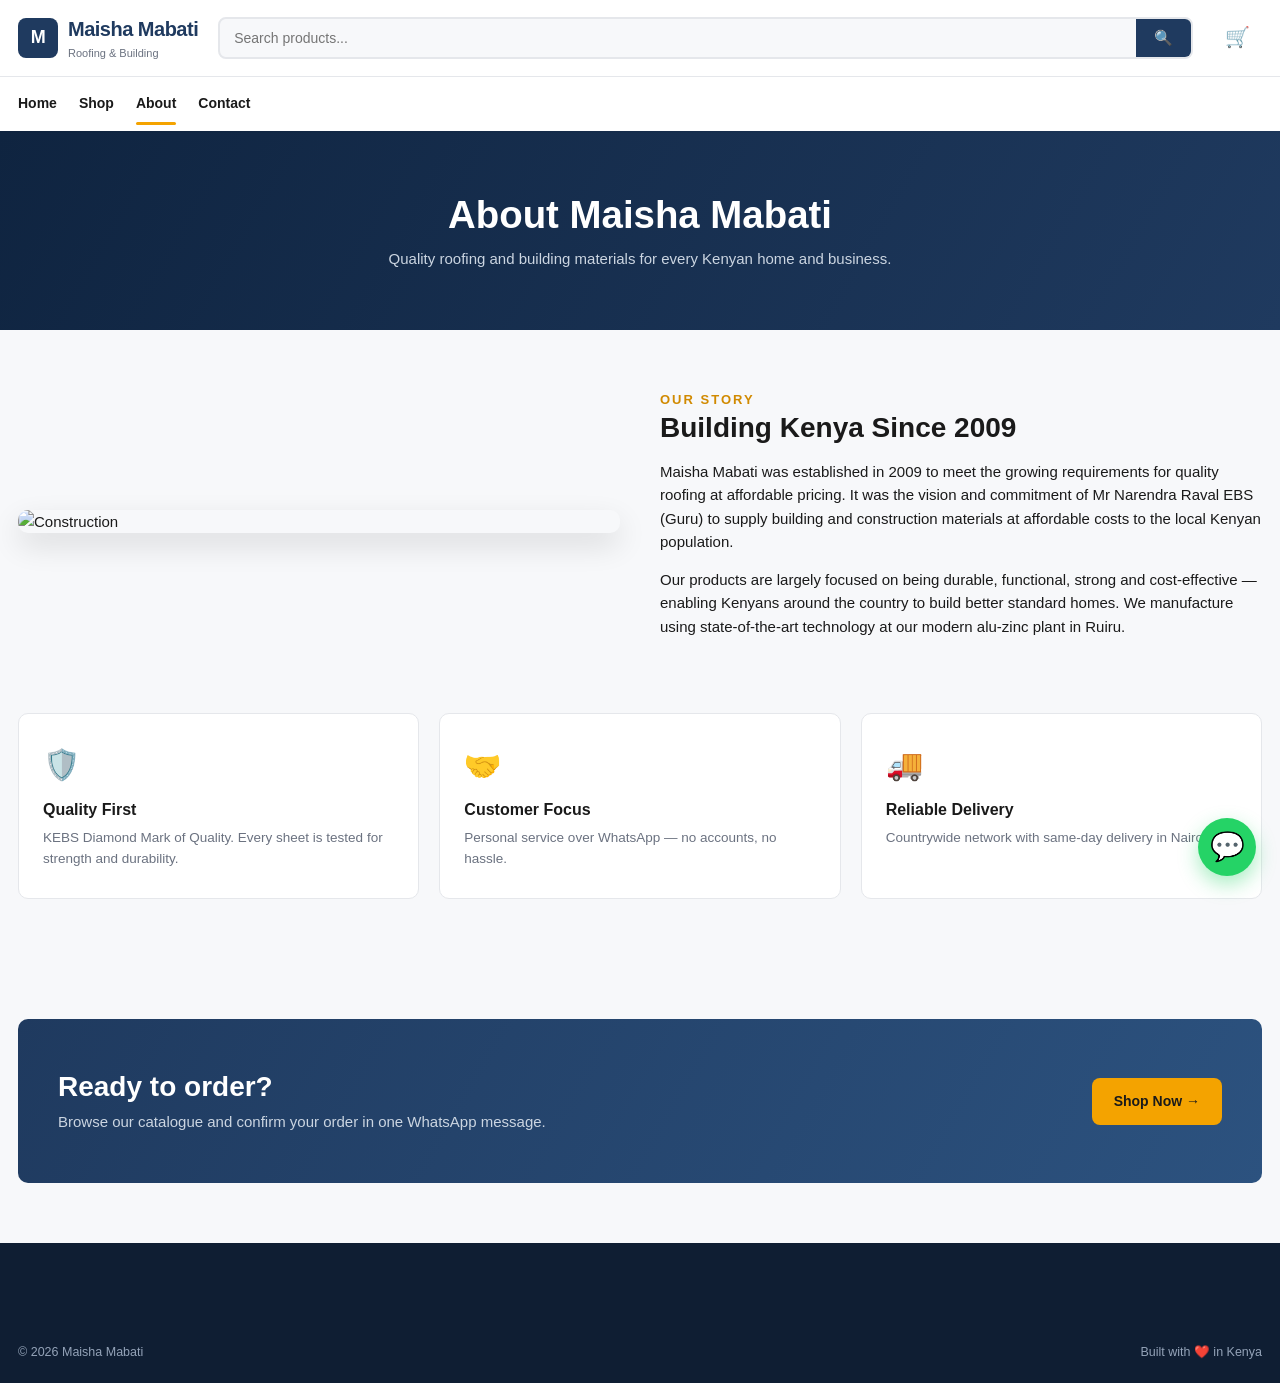
==== about.html @ d8b149af "update website" ====
<!DOCTYPE html>
<html lang="en">
<head>
<meta charset="UTF-8">
<meta name="viewport" content="width=device-width, initial-scale=1.0">
<title>About — Maisha Mabati</title>
<link rel="stylesheet" href="css/style.css">
</head>
<body>

<header class="site-header">
  <div class="container">
    <div class="header-main">
      <button class="menu-toggle">☰</button>
      <a href="index.html" class="brand"><div class="logo">M</div><div>Maisha Mabati<small>Roofing & Building</small></div></a>
      <form class="search-bar"><input type="search" placeholder="Search products..."><button>🔍</button></form>
      <div class="header-icons">
        <a href="cart.html" class="icon-btn"><span class="icon">🛒</span><span class="badge" data-badge="cart" style="display:none">0</span></a>
      </div>
    </div>
  </div>
  <nav class="main-nav"><div class="container"><ul>
    <li><a href="index.html">Home</a></li>
    <li><a href="shop.html">Shop</a></li>
    <li><a href="about.html" class="active">About</a></li>
    <li><a href="contact.html">Contact</a></li>
  </ul></div></nav>
</header>

<section class="page-hero">
  <div class="container">
    <h1>About Maisha Mabati</h1>
    <p>Quality roofing and building materials for every Kenyan home and business.</p>
  </div>
</section>

<section class="container">
  <div class="about-grid">
    <img src="https://images.unsplash.com/photo-1503387762-592deb58ef4e?w=900&q=85" alt="Construction" loading="lazy">
    <div>
      <div class="eyebrow" style="color:var(--accent-dark);font-weight:700;letter-spacing:2px;font-size:13px;">OUR STORY</div>
      <h2>Building Kenya Since 2009</h2>
      <p>Maisha Mabati was established in 2009 to meet the growing requirements for quality roofing at affordable pricing. It was the vision and commitment of Mr Narendra Raval EBS (Guru) to supply building and construction materials at affordable costs to the local Kenyan population.</p>
      <p>Our products are largely focused on being durable, functional, strong and cost-effective — enabling Kenyans around the country to build better standard homes. We manufacture using state-of-the-art technology at our modern alu-zinc plant in Ruiru.</p>
    </div>
  </div>

  <div class="values-grid">
    <div class="value-card"><div class="ico">🛡️</div><h3>Quality First</h3><p>KEBS Diamond Mark of Quality. Every sheet is tested for strength and durability.</p></div>
    <div class="value-card"><div class="ico">🤝</div><h3>Customer Focus</h3><p>Personal service over WhatsApp — no accounts, no hassle.</p></div>
    <div class="value-card"><div class="ico">🚚</div><h3>Reliable Delivery</h3><p>Countrywide network with same-day delivery in Nairobi.</p></div>
  </div>

  <div class="cta-banner">
    <div><h2>Ready to order?</h2><p>Browse our catalogue and confirm your order in one WhatsApp message.</p></div>
    <a href="shop.html" class="btn btn-accent">Shop Now →</a>
  </div>
</section>

<footer class="site-footer">
  <div class="container">
    <div class="footer-bottom" style="border:none;padding-top:40px;">
      <div>© 2026 Maisha Mabati</div><div>Built with ❤️ in Kenya</div>
    </div>
  </div>
</footer>

<a class="wa-float" href="https://wa.me/254785002606" target="_blank">💬</a>

<script src="js/config.js"></script>
<script src="js/products.js"></script>
<script src="js/cart.js"></script>
<script src="js/wishlist.js"></script>
<script src="js/compare.js"></script>
<script src="js/main.js"></script>
</body>
</html>
---- css/style.css ----
/* =========================================================
   MAISHA MABATI — GLOBAL STYLES
   ========================================================= */

:root {
  --primary: #1f3a5f;
  --primary-dark: #142843;
  --accent: #f4a300;
  --accent-dark: #d18a00;
  --green: #25D366;
  --green-dark: #128C7E;
  --red: #d33;
  --text: #1a1a1a;
  --muted: #6b7280;
  --border: #e5e7eb;
  --bg: #f7f8fa;
  --white: #ffffff;
  --radius: 10px;
  --shadow-sm: 0 1px 2px rgba(0,0,0,.05);
  --shadow: 0 4px 14px rgba(0,0,0,.08);
  --shadow-lg: 0 12px 30px rgba(0,0,0,.12);
  --transition: all .25s ease;
  --max: 1280px;
}

*, *::before, *::after { box-sizing: border-box; }
html { scroll-behavior: smooth; }
body {
  margin: 0;
  font-family: -apple-system, BlinkMacSystemFont, "Segoe UI", Roboto, "Helvetica Neue", Arial, sans-serif;
  font-size: 15px;
  line-height: 1.55;
  color: var(--text);
  background: var(--bg);
  -webkit-font-smoothing: antialiased;
}
img { max-width: 100%; height: auto; display: block; }
a { color: inherit; text-decoration: none; transition: var(--transition); }
a:hover { color: var(--primary); }
ul { list-style: none; margin: 0; padding: 0; }
button { font-family: inherit; cursor: pointer; }
h1, h2, h3, h4 { margin: 0 0 .5em; line-height: 1.25; color: var(--text); }
h1 { font-size: 2.2rem; }
h2 { font-size: 1.75rem; }
h3 { font-size: 1.25rem; }

.container { width: 100%; max-width: var(--max); margin: 0 auto; padding: 0 18px; }

/* ---------- BUTTONS ---------- */
.btn {
  display: inline-flex;
  align-items: center;
  justify-content: center;
  gap: 8px;
  padding: 11px 20px;
  border-radius: 8px;
  font-weight: 600;
  font-size: 14px;
  border: 2px solid transparent;
  cursor: pointer;
  transition: var(--transition);
  white-space: nowrap;
}
.btn-primary { background: var(--primary); color: #fff; }
.btn-primary:hover { background: var(--primary-dark); color: #fff; }
.btn-accent { background: var(--accent); color: #1a1a1a; }
.btn-accent:hover { background: var(--accent-dark); color: #1a1a1a; }
.btn-green { background: var(--green); color: #fff; }
.btn-green:hover { background: var(--green-dark); color: #fff; }
.btn-outline { background: transparent; border-color: var(--primary); color: var(--primary); }
.btn-outline:hover { background: var(--primary); color: #fff; }
.btn-ghost { background: #fff; border-color: var(--border); color: var(--text); }
.btn-ghost:hover { border-color: var(--primary); color: var(--primary); }
.btn-sm { padding: 8px 14px; font-size: 13px; }
.btn-block { width: 100%; }

/* ---------- HEADER ---------- */
.site-header {
  background: #fff;
  box-shadow: var(--shadow-sm);
  position: sticky;
  top: 0;
  z-index: 900;
}
.topbar {
  background: var(--primary);
  color: #cbd5e1;
  font-size: 12.5px;
}
.topbar .container {
  display: flex;
  justify-content: space-between;
  align-items: center;
  padding-top: 8px;
  padding-bottom: 8px;
  flex-wrap: wrap;
  gap: 8px;
}
.topbar a { color: #fff; }
.topbar a:hover { color: var(--accent); }

.header-main {
  display: flex;
  align-items: center;
  gap: 20px;
  padding: 14px 0;
  flex-wrap: wrap;
}
.brand {
  display: flex;
  align-items: center;
  gap: 10px;
  font-weight: 800;
  font-size: 20px;
  color: var(--primary);
  letter-spacing: -0.5px;
}
.brand .logo {
  width: 40px; height: 40px;
  background: var(--primary);
  color: #fff;
  border-radius: 8px;
  display: flex;
  align-items: center;
  justify-content: center;
  font-size: 18px;
  font-weight: 800;
}
.brand small {
  display: block;
  font-size: 11px;
  color: var(--muted);
  font-weight: 500;
  letter-spacing: 0;
}

.search-bar {
  flex: 1;
  min-width: 240px;
  display: flex;
  background: var(--bg);
  border: 2px solid var(--border);
  border-radius: 8px;
  overflow: hidden;
  transition: var(--transition);
}
.search-bar:focus-within { border-color: var(--primary); }
.search-bar input {
  flex: 1;
  border: none;
  background: transparent;
  outline: none;
  padding: 11px 14px;
  font-size: 14px;
}
.search-bar button {
  background: var(--primary);
  color: #fff;
  border: none;
  padding: 0 18px;
  font-size: 15px;
}

.header-icons { display: flex; align-items: center; gap: 6px; }
.icon-btn {
  position: relative;
  display: flex;
  flex-direction: column;
  align-items: center;
  padding: 8px 12px;
  border-radius: 8px;
  color: var(--text);
  font-size: 11px;
  font-weight: 600;
  background: transparent;
  border: none;
  transition: var(--transition);
}
.icon-btn:hover { background: var(--bg); color: var(--primary); }
.icon-btn .icon { font-size: 20px; line-height: 1; margin-bottom: 2px; }
.badge {
  position: absolute;
  top: 4px;
  right: 6px;
  background: var(--accent);
  color: #1a1a1a;
  font-size: 10px;
  font-weight: 700;
  min-width: 18px;
  height: 18px;
  border-radius: 9px;
  display: flex;
  align-items: center;
  justify-content: center;
  padding: 0 5px;
}

.main-nav { background: #fff; border-top: 1px solid var(--border); }
.main-nav .container {
  display: flex;
  align-items: center;
  gap: 20px;
  padding-top: 6px;
  padding-bottom: 6px;
  flex-wrap: wrap;
}
.main-nav ul { display: flex; gap: 22px; font-size: 14px; font-weight: 600; }
.main-nav ul a { padding: 10px 0; display: block; position: relative; }
.main-nav ul a:hover { color: var(--primary); }
.main-nav ul a.active::after {
  content: "";
  position: absolute;
  bottom: 0; left: 0; right: 0;
  height: 3px;
  background: var(--accent);
  border-radius: 2px;
}
.menu-toggle {
  display: none;
  background: none;
  border: none;
  font-size: 26px;
  color: var(--primary);
  padding: 6px;
}

/* ---------- HERO ---------- */
.hero {
  position: relative;
  background: linear-gradient(120deg, #0f2440 0%, #1f3a5f 50%, #2c527f 100%);
  color: #fff;
  overflow: hidden;
  padding: 70px 0;
}
.hero::before {
  content: "";
  position: absolute;
  inset: 0;
  background-image: url("https://images.unsplash.com/photo-1503387762-592deb58ef4e?w=1600&q=80");
  background-size: cover;
  background-position: center;
  opacity: 0.28;
}
.hero .container { position: relative; z-index: 2; }
.hero-grid {
  display: grid;
  grid-template-columns: 1.1fr 1fr;
  gap: 40px;
  align-items: center;
}
.hero h1 { font-size: 3rem; color: #fff; margin-bottom: 14px; letter-spacing: -1px; }
.hero p { font-size: 1.05rem; color: #dbe4ee; max-width: 520px; margin-bottom: 26px; }
.hero-badge {
  display: inline-block;
  background: rgba(244,163,0,0.15);
  color: var(--accent);
  border: 1px solid rgba(244,163,0,0.4);
  padding: 5px 14px;
  border-radius: 999px;
  font-size: 12.5px;
  font-weight: 700;
  margin-bottom: 16px;
  text-transform: uppercase;
  letter-spacing: 1px;
}
.hero-cta { display: flex; gap: 12px; flex-wrap: wrap; }
.hero-visual {
  display: grid;
  grid-template-columns: 1fr 1fr;
  gap: 14px;
}
.hero-visual img {
  border-radius: var(--radius);
  box-shadow: var(--shadow-lg);
  aspect-ratio: 1/1;
  object-fit: cover;
}
.hero-visual img:nth-child(1) { grid-row: span 2; aspect-ratio: auto; height: 100%; }

/* ---------- SECTIONS ---------- */
.section { padding: 60px 0; }
.section-head {
  text-align: center;
  margin-bottom: 40px;
}
.section-head .eyebrow {
  color: var(--accent-dark);
  font-size: 13px;
  font-weight: 700;
  text-transform: uppercase;
  letter-spacing: 2px;
  margin-bottom: 6px;
}
.section-head h2 { font-size: 2rem; letter-spacing: -0.5px; }
.section-head p { color: var(--muted); max-width: 620px; margin: 8px auto 0; }

/* ---------- FEATURES ---------- */
.features-grid {
  display: grid;
  grid-template-columns: repeat(4, 1fr);
  gap: 20px;
}
.feature {
  background: #fff;
  padding: 24px 20px;
  border-radius: var(--radius);
  border: 1px solid var(--border);
  transition: var(--transition);
}
.feature:hover { transform: translateY(-4px); box-shadow: var(--shadow); border-color: transparent; }
.feature .ico {
  width: 50px; height: 50px;
  border-radius: 12px;
  background: rgba(31,58,95,0.08);
  color: var(--primary);
  display: flex; align-items: center; justify-content: center;
  font-size: 24px;
  margin-bottom: 14px;
}
.feature h3 { font-size: 16px; margin-bottom: 6px; }
.feature p { font-size: 13.5px; color: var(--muted); margin: 0; }

/* ---------- CATEGORIES ---------- */
.cats-grid {
  display: grid;
  grid-template-columns: repeat(6, 1fr);
  gap: 16px;
}
.cat-card {
  position: relative;
  border-radius: var(--radius);
  overflow: hidden;
  aspect-ratio: 1/1;
  color: #fff;
  display: flex;
  align-items: flex-end;
  padding: 16px;
  font-weight: 700;
  font-size: 14px;
  background-size: cover;
  background-position: center;
  transition: var(--transition);
}
.cat-card::after {
  content: "";
  position: absolute; inset: 0;
  background: linear-gradient(to top, rgba(0,0,0,.75), rgba(0,0,0,.1));
}
.cat-card:hover { transform: translateY(-4px); }
.cat-card span { position: relative; z-index: 2; }

/* ---------- PRODUCT CARDS ---------- */
.product-grid {
  display: grid;
  grid-template-columns: repeat(4, 1fr);
  gap: 22px;
}
.product-card {
  background: #fff;
  border-radius: var(--radius);
  overflow: hidden;
  border: 1px solid var(--border);
  display: flex;
  flex-direction: column;
  transition: var(--transition);
  position: relative;
}
.product-card:hover { transform: translateY(-4px); box-shadow: var(--shadow-lg); border-color: transparent; }
.product-thumb {
  position: relative;
  aspect-ratio: 1/1;
  overflow: hidden;
  background: #f0f0f0;
}
.product-thumb img { width: 100%; height: 100%; object-fit: cover; transition: transform .5s ease; }
.product-card:hover .product-thumb img { transform: scale(1.06); }
.product-tags {
  position: absolute;
  top: 10px; left: 10px;
  display: flex;
  flex-direction: column;
  gap: 5px;
}
.tag {
  font-size: 11px;
  font-weight: 700;
  padding: 4px 9px;
  border-radius: 4px;
  text-transform: uppercase;
  letter-spacing: 0.5px;
}
.tag-sale { background: var(--red); color: #fff; }
.tag-new { background: var(--accent); color: #1a1a1a; }
.tag-out { background: #444; color: #fff; }

.product-quick-actions {
  position: absolute;
  top: 10px; right: 10px;
  display: flex;
  flex-direction: column;
  gap: 6px;
  opacity: 0;
  transform: translateX(10px);
  transition: var(--transition);
}
.product-card:hover .product-quick-actions { opacity: 1; transform: translateX(0); }
.quick-btn {
  width: 34px; height: 34px;
  border-radius: 50%;
  background: #fff;
  border: none;
  display: flex; align-items: center; justify-content: center;
  font-size: 15px;
  box-shadow: var(--shadow-sm);
  color: var(--text);
  transition: var(--transition);
}
.quick-btn:hover { background: var(--primary); color: #fff; }
.quick-btn.active { background: var(--red); color: #fff; }

.product-body { padding: 14px; display: flex; flex-direction: column; flex: 1; gap: 6px; }
.product-cat { font-size: 11.5px; color: var(--muted); text-transform: uppercase; letter-spacing: 0.5px; font-weight: 600; }
.product-title {
  font-size: 15px;
  font-weight: 700;
  line-height: 1.35;
  margin: 0;
  min-height: 40px;
}
.product-title a:hover { color: var(--primary); }
.product-price {
  display: flex;
  align-items: baseline;
  gap: 8px;
  font-size: 16px;
  font-weight: 800;
  color: var(--primary);
}
.product-price del { color: var(--muted); font-weight: 500; font-size: 13px; }
.product-price ins { text-decoration: none; color: var(--red); }
.product-stock {
  font-size: 12px;
  font-weight: 600;
  color: #16a34a;
  display: flex;
  align-items: center;
  gap: 4px;
}
.product-stock.out { color: var(--red); }
.product-actions {
  display: flex;
  gap: 6px;
  margin-top: auto;
  padding-top: 10px;
}
.product-actions .btn { flex: 1; padding: 9px 8px; font-size: 12.5px; }

/* ---------- SHOP PAGE LAYOUT ---------- */
.shop-layout {
  display: grid;
  grid-template-columns: 260px 1fr;
  gap: 30px;
  padding: 40px 0;
}
.filters {
  background: #fff;
  border-radius: var(--radius);
  border: 1px solid var(--border);
  padding: 20px;
  height: fit-content;
  position: sticky;
  top: 140px;
}
.filter-group { margin-bottom: 22px; }
.filter-group:last-child { margin-bottom: 0; }
.filter-group h4 {
  font-size: 14px;
  margin-bottom: 12px;
  text-transform: uppercase;
  letter-spacing: 1px;
  color: var(--primary);
}
.filter-group label {
  display: flex;
  align-items: center;
  gap: 8px;
  font-size: 13.5px;
  padding: 5px 0;
  cursor: pointer;
  color: #444;
}
.filter-group input[type="checkbox"] { accent-color: var(--primary); }
.filter-group input[type="range"] { width: 100%; accent-color: var(--primary); }
.range-value { font-size: 13px; color: var(--muted); margin-top: 4px; }

.shop-toolbar {
  display: flex;
  justify-content: space-between;
  align-items: center;
  flex-wrap: wrap;
  gap: 12px;
  background: #fff;
  border-radius: var(--radius);
  border: 1px solid var(--border);
  padding: 12px 18px;
  margin-bottom: 20px;
}
.shop-toolbar .results { font-size: 13.5px; color: var(--muted); }
.shop-toolbar select {
  padding: 8px 12px;
  border-radius: 6px;
  border: 1px solid var(--border);
  font-size: 13.5px;
  background: #fff;
}

.pagination {
  display: flex;
  justify-content: center;
  gap: 6px;
  margin-top: 30px;
}
.pagination button {
  min-width: 38px;
  height: 38px;
  border-radius: 6px;
  border: 1px solid var(--border);
  background: #fff;
  font-weight: 600;
  font-size: 13.5px;
}
.pagination button.active { background: var(--primary); color: #fff; border-color: var(--primary); }

/* ---------- PRODUCT DETAIL ---------- */
.product-detail {
  display: grid;
  grid-template-columns: 1.1fr 1fr;
  gap: 40px;
  padding: 40px 0;
}
.gallery-main {
  background: #fff;
  border-radius: var(--radius);
  overflow: hidden;
  border: 1px solid var(--border);
  aspect-ratio: 1/1;
}
.gallery-main img { width: 100%; height: 100%; object-fit: cover; }
.gallery-thumbs {
  display: grid;
  grid-template-columns: repeat(5, 1fr);
  gap: 10px;
  margin-top: 12px;
}
.gallery-thumbs img {
  aspect-ratio: 1/1;
  object-fit: cover;
  border-radius: 6px;
  border: 2px solid transparent;
  cursor: pointer;
  transition: var(--transition);
}
.gallery-thumbs img:hover, .gallery-thumbs img.active { border-color: var(--primary); }

.detail-info h1 { font-size: 2rem; margin-bottom: 10px; }
.detail-info .product-cat { display: block; margin-bottom: 8px; }
.detail-price {
  font-size: 2rem;
  font-weight: 800;
  color: var(--primary);
  display: flex;
  align-items: baseline;
  gap: 12px;
  margin: 14px 0;
}
.detail-price del { font-size: 1.1rem; color: var(--muted); font-weight: 500; }
.detail-desc { color: #444; margin: 16px 0 22px; line-height: 1.7; }

.option-group { margin-bottom: 18px; }
.option-group h4 { font-size: 13px; text-transform: uppercase; letter-spacing: 1px; margin-bottom: 10px; color: var(--primary); }
.option-list { display: flex; flex-wrap: wrap; gap: 8px; }
.option-btn {
  padding: 8px 16px;
  border-radius: 6px;
  border: 2px solid var(--border);
  background: #fff;
  font-size: 13.5px;
  font-weight: 600;
  transition: var(--transition);
}
.option-btn:hover { border-color: var(--primary); }
.option-btn.active { border-color: var(--primary); background: var(--primary); color: #fff; }

.qty-selector {
  display: inline-flex;
  border: 2px solid var(--border);
  border-radius: 8px;
  overflow: hidden;
}
.qty-selector button {
  width: 40px;
  background: #fff;
  border: none;
  font-size: 18px;
  font-weight: 700;
  color: var(--primary);
}
.qty-selector button:hover { background: var(--bg); }
.qty-selector input {
  width: 60px;
  text-align: center;
  border: none;
  outline: none;
  font-weight: 700;
  font-size: 15px;
}

.detail-actions {
  display: flex;
  gap: 10px;
  flex-wrap: wrap;
  margin: 22px 0;
}

.detail-meta {
  border-top: 1px solid var(--border);
  padding-top: 18px;
  font-size: 13.5px;
  color: var(--muted);
}
.detail-meta p { margin: 4px 0; }
.detail-meta strong { color: var(--text); }

/* Tabs */
.tabs { margin: 40px 0; background: #fff; border-radius: var(--radius); border: 1px solid var(--border); overflow: hidden; }
.tab-headers { display: flex; border-bottom: 1px solid var(--border); overflow-x: auto; }
.tab-headers button {
  padding: 16px 24px;
  background: none;
  border: none;
  font-weight: 700;
  font-size: 14px;
  color: var(--muted);
  border-bottom: 3px solid transparent;
  white-space: nowrap;
}
.tab-headers button.active { color: var(--primary); border-bottom-color: var(--accent); }
.tab-panel { padding: 24px; display: none; }
.tab-panel.active { display: block; }

/* ---------- CART ---------- */
.cart-layout {
  display: grid;
  grid-template-columns: 1fr 360px;
  gap: 30px;
  padding: 40px 0;
}
.cart-items { background: #fff; border-radius: var(--radius); border: 1px solid var(--border); overflow: hidden; }
.cart-item {
  display: grid;
  grid-template-columns: 90px 1fr auto auto;
  gap: 16px;
  align-items: center;
  padding: 16px;
  border-bottom: 1px solid var(--border);
}
.cart-item:last-child { border-bottom: none; }
.cart-item img { width: 90px; height: 90px; object-fit: cover; border-radius: 8px; }
.cart-item-info h4 { font-size: 15px; margin: 0 0 4px; }
.cart-item-info .meta { font-size: 12.5px; color: var(--muted); }
.cart-item-info .price { font-weight: 700; color: var(--primary); margin-top: 4px; }
.cart-item-remove {
  background: none;
  border: none;
  color: var(--red);
  font-size: 13px;
  font-weight: 600;
  cursor: pointer;
}

.cart-summary {
  background: #fff;
  border-radius: var(--radius);
  border: 1px solid var(--border);
  padding: 24px;
  height: fit-content;
  position: sticky;
  top: 140px;
}
.cart-summary h3 { margin-bottom: 18px; }
.summary-row {
  display: flex;
  justify-content: space-between;
  padding: 10px 0;
  border-bottom: 1px solid var(--border);
  font-size: 14px;
}
.summary-row.total {
  font-size: 18px;
  font-weight: 800;
  color: var(--primary);
  border-bottom: none;
  padding-top: 16px;
}
.cart-summary .btn { margin-top: 10px; }

.empty-state {
  background: #fff;
  border-radius: var(--radius);
  border: 1px solid var(--border);
  padding: 60px 20px;
  text-align: center;
}
.empty-state .ico { font-size: 60px; margin-bottom: 14px; }
.empty-state h3 { margin-bottom: 8px; }
.empty-state p { color: var(--muted); margin-bottom: 20px; }

/* ---------- WISHLIST / COMPARE ---------- */
.compare-table {
  width: 100%;
  border-collapse: collapse;
  background: #fff;
  border-radius: var(--radius);
  overflow: hidden;
  border: 1px solid var(--border);
  margin: 30px 0;
}
.compare-table th, .compare-table td {
  padding: 14px 16px;
  border-bottom: 1px solid var(--border);
  text-align: left;
  font-size: 13.5px;
  vertical-align: top;
}
.compare-table th { background: var(--bg); font-weight: 700; }
.compare-table img { width: 110px; height: 110px; object-fit: cover; border-radius: 8px; }
.compare-table .remove-col { color: var(--red); cursor: pointer; font-weight: 600; }

/* ---------- ABOUT / CONTACT ---------- */
.page-hero {
  background: linear-gradient(120deg, #0f2440, #1f3a5f);
  color: #fff;
  padding: 60px 0;
  text-align: center;
}
.page-hero h1 { color: #fff; font-size: 2.4rem; margin-bottom: 8px; }
.page-hero p { color: #cbd5e1; max-width: 620px; margin: 0 auto; }

.about-grid {
  display: grid;
  grid-template-columns: 1fr 1fr;
  gap: 40px;
  align-items: center;
  padding: 60px 0;
}
.about-grid img { border-radius: var(--radius); box-shadow: var(--shadow-lg); }
.values-grid {
  display: grid;
  grid-template-columns: repeat(3, 1fr);
  gap: 20px;
  padding: 0 0 60px;
}
.value-card {
  background: #fff;
  padding: 28px 24px;
  border-radius: var(--radius);
  border: 1px solid var(--border);
}
.value-card .ico { font-size: 30px; margin-bottom: 12px; }
.value-card h3 { font-size: 16px; }
.value-card p { color: var(--muted); font-size: 13.5px; margin: 0; }

.contact-grid {
  display: grid;
  grid-template-columns: 1fr 1.2fr;
  gap: 40px;
  padding: 60px 0;
}
.contact-info-card {
  background: #fff;
  border-radius: var(--radius);
  border: 1px solid var(--border);
  padding: 30px;
}
.contact-item {
  display: flex;
  gap: 14px;
  padding: 14px 0;
  border-bottom: 1px solid var(--border);
}
.contact-item:last-child { border-bottom: none; }
.contact-item .ico {
  width: 44px; height: 44px;
  border-radius: 10px;
  background: rgba(31,58,95,0.08);
  color: var(--primary);
  display: flex; align-items: center; justify-content: center;
  font-size: 20px;
  flex-shrink: 0;
}
.contact-item h4 { font-size: 14px; margin: 0 0 2px; }
.contact-item p { margin: 0; color: var(--muted); font-size: 13.5px; }

.contact-form {
  background: #fff;
  border-radius: var(--radius);
  border: 1px solid var(--border);
  padding: 30px;
}
.form-group { margin-bottom: 16px; }
.form-group label {
  display: block;
  font-size: 13px;
  font-weight: 600;
  margin-bottom: 6px;
  color: #333;
}
.form-group input, .form-group textarea {
  width: 100%;
  padding: 11px 14px;
  border: 2px solid var(--border);
  border-radius: 8px;
  font-family: inherit;
  font-size: 14px;
  outline: none;
  transition: var(--transition);
}
.form-group input:focus, .form-group textarea:focus { border-color: var(--primary); }

/* ---------- TESTIMONIALS ---------- */
.testimonials {
  display: grid;
  grid-template-columns: repeat(3, 1fr);
  gap: 20px;
}
.testimonial {
  background: #fff;
  border-radius: var(--radius);
  border: 1px solid var(--border);
  padding: 26px;
  transition: var(--transition);
}
.testimonial:hover { box-shadow: var(--shadow); }
.stars { color: var(--accent); margin-bottom: 12px; font-size: 15px; letter-spacing: 2px; }
.testimonial p { color: #444; font-size: 14px; margin: 0 0 18px; }
.testimonial .person { display: flex; align-items: center; gap: 12px; }
.testimonial .avatar {
  width: 44px; height: 44px;
  border-radius: 50%;
  background: var(--primary);
  color: #fff;
  display: flex; align-items: center; justify-content: center;
  font-weight: 700;
}
.testimonial .name { font-weight: 700; font-size: 14px; }
.testimonial .role { font-size: 12px; color: var(--muted); }

/* ---------- CTA BANNER ---------- */
.cta-banner {
  background: linear-gradient(120deg, #1f3a5f, #2c527f);
  color: #fff;
  border-radius: var(--radius);
  padding: 50px 40px;
  display: flex;
  justify-content: space-between;
  align-items: center;
  gap: 30px;
  flex-wrap: wrap;
  margin: 60px 0;
  position: relative;
  overflow: hidden;
}
.cta-banner::before {
  content: "";
  position: absolute; inset: 0;
  background-image: url("https://images.unsplash.com/photo-1503387762-592deb58ef4e?w=1200&q=80");
  background-size: cover;
  opacity: 0.15;
}
.cta-banner > * { position: relative; z-index: 2; }
.cta-banner h2 { color: #fff; margin: 0 0 6px; }
.cta-banner p { color: #cbd5e1; margin: 0; }

/* ---------- NEWSLETTER ---------- */
.newsletter {
  background: var(--primary);
  color: #fff;
  padding: 50px 0;
}
.newsletter .container {
  display: flex;
  justify-content: space-between;
  align-items: center;
  gap: 30px;
  flex-wrap: wrap;
}
.newsletter h2 { color: #fff; margin: 0 0 6px; }
.newsletter p { color: #cbd5e1; margin: 0; }
.newsletter form { display: flex; gap: 8px; flex-wrap: wrap; }
.newsletter input {
  padding: 12px 16px;
  border-radius: 8px;
  border: none;
  outline: none;
  min-width: 260px;
  font-size: 14px;
}

/* ---------- FOOTER ---------- */
.site-footer {
  background: #0f1e33;
  color: #94a3b8;
  font-size: 13.5px;
  padding: 60px 0 0;
}
.footer-grid {
  display: grid;
  grid-template-columns: 1.4fr 1fr 1fr 1fr;
  gap: 30px;
  padding-bottom: 40px;
}
.footer-grid h4 {
  color: #fff;
  font-size: 14px;
  margin-bottom: 16px;
  text-transform: uppercase;
  letter-spacing: 1px;
}
.footer-grid p, .footer-grid li { margin-bottom: 10px; line-height: 1.7; }
.footer-grid a { color: #94a3b8; }
.footer-grid a:hover { color: var(--accent); }
.footer-brand {
  display: flex;
  align-items: center;
  gap: 10px;
  color: #fff;
  font-weight: 800;
  font-size: 18px;
  margin-bottom: 14px;
}
.footer-brand .logo {
  width: 36px; height: 36px;
  background: var(--accent);
  color: #0f1e33;
  border-radius: 8px;
  display: flex; align-items: center; justify-content: center;
  font-weight: 800;
}
.socials { display: flex; gap: 10px; margin-top: 16px; }
.socials a {
  width: 36px; height: 36px;
  border-radius: 50%;
  background: rgba(255,255,255,0.06);
  display: flex; align-items: center; justify-content: center;
  color: #fff;
  transition: var(--transition);
}
.socials a:hover { background: var(--accent); color: #0f1e33; }

.footer-bottom {
  border-top: 1px solid rgba(255,255,255,0.08);
  padding: 20px 0;
  display: flex;
  justify-content: space-between;
  flex-wrap: wrap;
  gap: 12px;
  font-size: 12.5px;
}

/* ---------- FLOATING WHATSAPP ---------- */
.wa-float {
  position: fixed;
  bottom: 24px;
  right: 24px;
  width: 58px;
  height: 58px;
  border-radius: 50%;
  background: var(--green);
  color: #fff;
  display: flex;
  align-items: center;
  justify-content: center;
  font-size: 28px;
  box-shadow: 0 8px 20px rgba(37,211,102,.4);
  z-index: 999;
  transition: var(--transition);
}
.wa-float:hover { transform: scale(1.08); color: #fff; background: var(--green-dark); }

/* ---------- MOBILE NAV ---------- */
.mobile-menu {
  position: fixed;
  top: 0; left: -300px;
  width: 280px;
  height: 100vh;
  background: #fff;
  z-index: 1100;
  transition: left .3s ease;
  padding: 20px;
  overflow-y: auto;
  box-shadow: var(--shadow-lg);
}
.mobile-menu.open { left: 0; }
.mobile-menu h3 { font-size: 16px; margin-bottom: 20px; color: var(--primary); }
.mobile-menu a {
  display: block;
  padding: 12px 0;
  border-bottom: 1px solid var(--border);
  font-weight: 600;
  font-size: 14.5px;
}
.overlay {
  position: fixed;
  inset: 0;
  background: rgba(0,0,0,.5);
  z-index: 1050;
  opacity: 0;
  visibility: hidden;
  transition: var(--transition);
}
.overlay.show { opacity: 1; visibility: visible; }

/* ---------- TOAST ---------- */
.toast {
  position: fixed;
  bottom: 24px;
  left: 50%;
  transform: translateX(-50%) translateY(100px);
  background: #1a1a1a;
  color: #fff;
  padding: 12px 22px;
  border-radius: 8px;
  font-size: 14px;
  font-weight: 600;
  z-index: 2000;
  opacity: 0;
  transition: var(--transition);
}
.toast.show { transform: translateX(-50%) translateY(0); opacity: 1; }

/* ---------- RESPONSIVE ---------- */
@media (max-width: 1024px) {
  .hero-grid { grid-template-columns: 1fr; }
  .hero-visual { display: none; }
  .features-grid { grid-template-columns: repeat(2, 1fr); }
  .product-grid { grid-template-columns: repeat(3, 1fr); }
  .cats-grid { grid-template-columns: repeat(3, 1fr); }
  .shop-layout { grid-template-columns: 1fr; }
  .filters { position: static; }
  .product-detail { grid-template-columns: 1fr; }
  .cart-layout { grid-template-columns: 1fr; }
  .cart-summary { position: static; }
  .about-grid { grid-template-columns: 1fr; }
  .contact-grid { grid-template-columns: 1fr; }
  .footer-grid { grid-template-columns: 1fr 1fr; }
  .testimonials { grid-template-columns: 1fr 1fr; }
  .values-grid { grid-template-columns: 1fr 1fr; }
}
@media (max-width: 767px) {
  h1 { font-size: 1.7rem; }
  .hero h1 { font-size: 2rem; }
  .section-head h2 { font-size: 1.5rem; }
  .topbar .container { justify-content: center; text-align: center; }
  .header-main { gap: 12px; }
  .brand { font-size: 17px; }
  .brand small { display: none; }
  .search-bar { min-width: 100%; order: 3; }
  .header-icons .icon-btn span.label { display: none; }
  .menu-toggle { display: block; }
  .main-nav ul { display: none; }
  .features-grid { grid-template-columns: 1fr; }
  .product-grid { grid-template-columns: repeat(2, 1fr); gap: 12px; }
  .cats-grid { grid-template-columns: repeat(2, 1fr); }
  .product-title { font-size: 13.5px; min-height: 36px; }
  .product-actions .btn { font-size: 11.5px; padding: 8px 4px; }
  .testimonials { grid-template-columns: 1fr; }
  .values-grid { grid-template-columns: 1fr; }
  .footer-grid { grid-template-columns: 1fr; }
  .cart-item { grid-template-columns: 70px 1fr; gap: 12px; }
  .cart-item img { width: 70px; height: 70px; }
  .cart-item .qty-selector { grid-column: span 2; }
  .cart-item-remove { grid-column: span 2; text-align: left; }
  .cta-banner { padding: 30px 22px; text-align: center; justify-content: center; }
  .cta-banner h2 { font-size: 1.4rem; }
  .newsletter .container { flex-direction: column; text-align: center; }
  .compare-table { font-size: 12px; }
  .compare-table th, .compare-table td { padding: 10px; }
  .wa-float { bottom: 16px; right: 16px; width: 52px; height: 52px; font-size: 24px; }
  .section { padding: 40px 0; }
  .detail-price { font-size: 1.5rem; }
}
@media (max-width: 420px) {
  .product-grid { grid-template-columns: 1fr; }
}
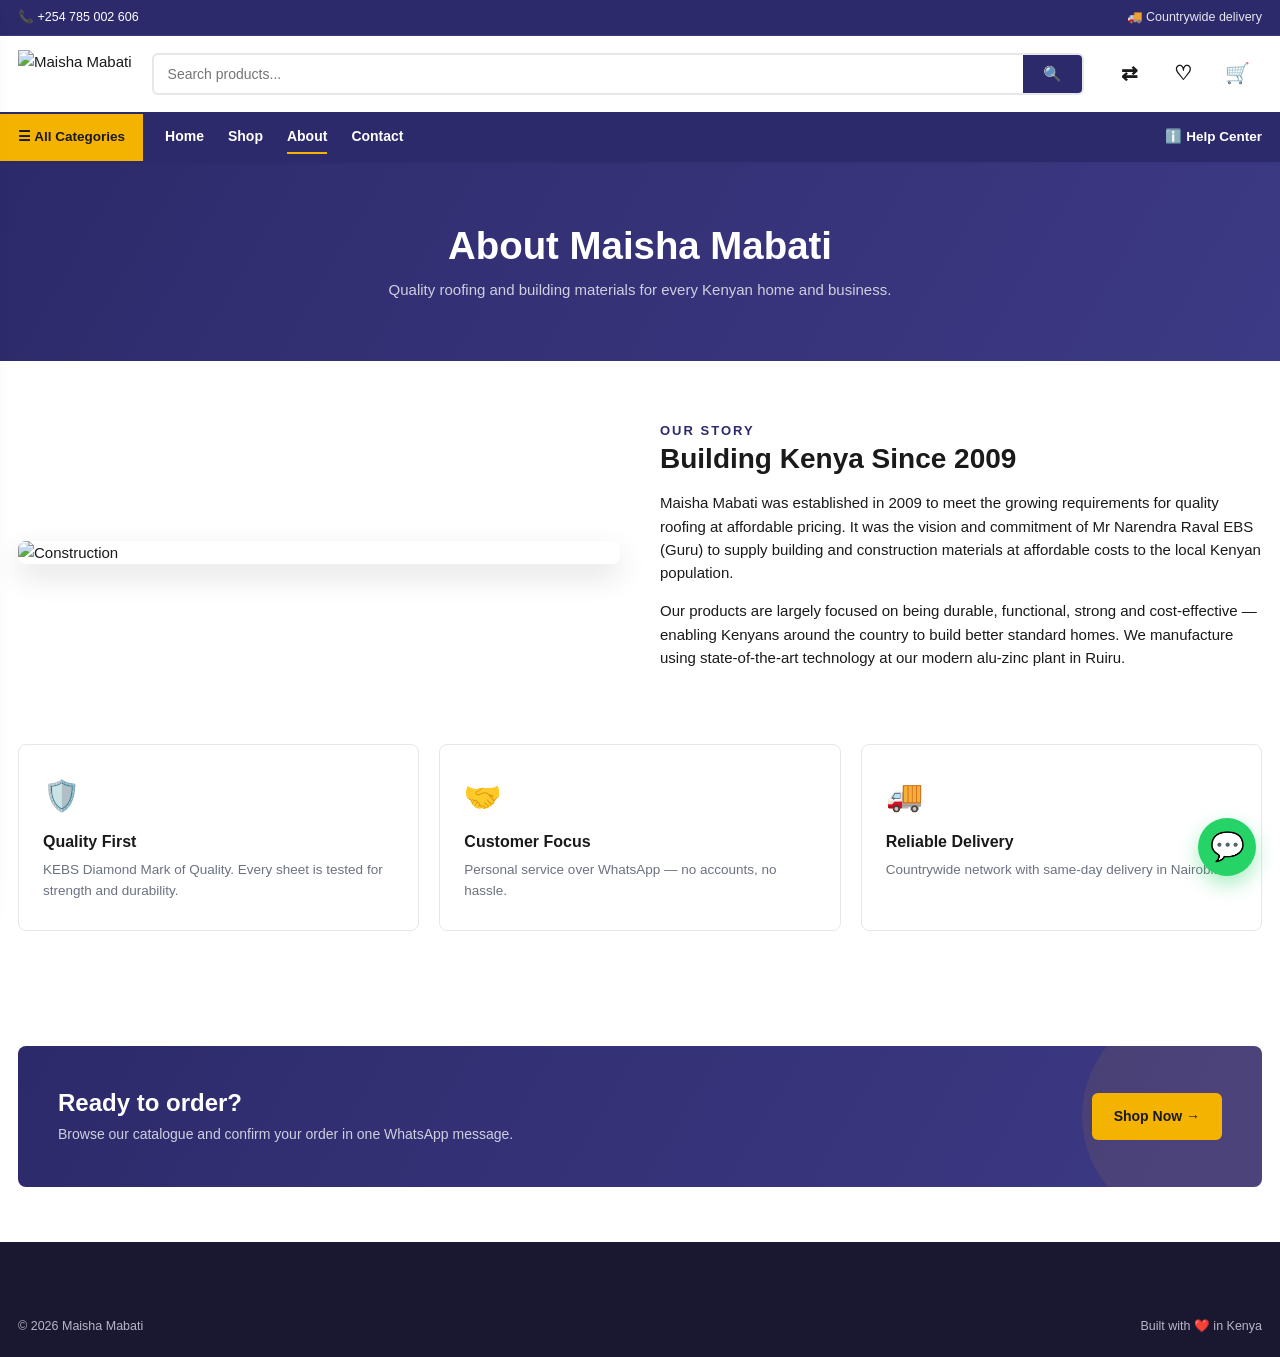
==== commit 83e5d167: "update website" ====
--- a/about.html
+++ b/about.html
@@ -4,28 +4,60 @@
 <meta charset="UTF-8">
 <meta name="viewport" content="width=device-width, initial-scale=1.0">
 <title>About — Maisha Mabati</title>
+<link rel="icon" type="image/x-icon" href="https://res.cloudinary.com/dovhxt8ye/image/upload/v1789198256/maisha_mabti_favicon_mxerej.png">
 <link rel="stylesheet" href="css/style.css">
 </head>
 <body>
 
 <header class="site-header">
+  <div class="topbar">
+    <div class="container">
+      <div>📞 <a href="tel:+254785002606">+254 785 002 606</a></div>
+      <div>🚚 Countrywide delivery</div>
+    </div>
+  </div>
   <div class="container">
     <div class="header-main">
-      <button class="menu-toggle">☰</button>
-      <a href="index.html" class="brand"><div class="logo">M</div><div>Maisha Mabati<small>Roofing & Building</small></div></a>
-      <form class="search-bar"><input type="search" placeholder="Search products..."><button>🔍</button></form>
+      <button class="menu-toggle" aria-label="Menu">☰</button>
+      <a href="index.html" class="brand">
+        <img src="https://res.cloudinary.com/dovhxt8ye/image/upload/v1789197790/Maisha_mabati_logo_lam5sr.png" alt="Maisha Mabati">
+      </a>
+      <form class="search-bar" role="search">
+        <input type="search" placeholder="Search products..." aria-label="Search">
+        <button type="submit" aria-label="Search">🔍</button>
+      </form>
       <div class="header-icons">
+        <a href="compare.html" class="icon-btn"><span class="icon">⇄</span><span class="badge" data-badge="compare" style="display:none">0</span></a>
+        <a href="wishlist.html" class="icon-btn"><span class="icon">♡</span><span class="badge" data-badge="wishlist" style="display:none">0</span></a>
         <a href="cart.html" class="icon-btn"><span class="icon">🛒</span><span class="badge" data-badge="cart" style="display:none">0</span></a>
       </div>
     </div>
   </div>
-  <nav class="main-nav"><div class="container"><ul>
-    <li><a href="index.html">Home</a></li>
-    <li><a href="shop.html">Shop</a></li>
-    <li><a href="about.html" class="active">About</a></li>
-    <li><a href="contact.html">Contact</a></li>
-  </ul></div></nav>
+  <nav class="main-nav">
+    <div class="container">
+      <a href="shop.html" class="all-cats">☰ All Categories</a>
+      <ul>
+        <li><a href="index.html">Home</a></li>
+        <li><a href="shop.html">Shop</a></li>
+        <li><a href="about.html" class="active">About</a></li>
+        <li><a href="contact.html">Contact</a></li>
+      </ul>
+      <a href="contact.html" class="nav-help">ℹ️ Help Center</a>
+    </div>
+  </nav>
 </header>
+
+<div class="overlay"></div>
+<aside class="mobile-menu">
+  <h3>Menu</h3>
+  <a href="index.html">Home</a>
+  <a href="shop.html">Shop</a>
+  <a href="wishlist.html">Wishlist</a>
+  <a href="compare.html">Compare</a>
+  <a href="cart.html">Cart</a>
+  <a href="about.html">About</a>
+  <a href="contact.html">Contact</a>
+</aside>
 
 <section class="page-hero">
   <div class="container">
@@ -38,7 +70,7 @@
   <div class="about-grid">
     <img src="https://images.unsplash.com/photo-1503387762-592deb58ef4e?w=900&q=85" alt="Construction" loading="lazy">
     <div>
-      <div class="eyebrow" style="color:var(--accent-dark);font-weight:700;letter-spacing:2px;font-size:13px;">OUR STORY</div>
+      <div class="eyebrow" style="color:var(--primary);font-weight:700;letter-spacing:2px;font-size:13px;">OUR STORY</div>
       <h2>Building Kenya Since 2009</h2>
       <p>Maisha Mabati was established in 2009 to meet the growing requirements for quality roofing at affordable pricing. It was the vision and commitment of Mr Narendra Raval EBS (Guru) to supply building and construction materials at affordable costs to the local Kenyan population.</p>
       <p>Our products are largely focused on being durable, functional, strong and cost-effective — enabling Kenyans around the country to build better standard homes. We manufacture using state-of-the-art technology at our modern alu-zinc plant in Ruiru.</p>
@@ -59,13 +91,23 @@
 
 <footer class="site-footer">
   <div class="container">
-    <div class="footer-bottom" style="border:none;padding-top:40px;">
+    <div class="footer-bottom" style="border:none;">
       <div>© 2026 Maisha Mabati</div><div>Built with ❤️ in Kenya</div>
     </div>
   </div>
 </footer>
 
-<a class="wa-float" href="https://wa.me/254785002606" target="_blank">💬</a>
+<div class="mobile-bottom">
+  <ul>
+    <li><a href="shop.html"><span class="icon">🏬</span>Store</a></li>
+    <li><a href="shop.html"><span class="icon">🔍</span>Search</a></li>
+    <li><a href="wishlist.html"><span class="icon">♡</span>Wishlist</a></li>
+    <li><a href="cart.html"><span class="icon">🛒</span>Cart</a></li>
+    <li><a href="shop.html"><span class="icon">☰</span>Categories</a></li>
+  </ul>
+</div>
+
+<a class="wa-float" href="https://wa.me/254785002606" target="_blank" rel="noopener">💬</a>
 
 <script src="js/config.js"></script>
 <script src="js/products.js"></script>
--- a/css/style.css
+++ b/css/style.css
@@ -3,10 +3,11 @@
    ========================================================= */
 
 :root {
-  --primary: #1f3a5f;
-  --primary-dark: #142843;
-  --accent: #f4a300;
-  --accent-dark: #d18a00;
+  --primary: #2d2a6b;
+  --primary-dark: #1f1d4d;
+  --primary-light: #3d3a85;
+  --accent: #f5b301;
+  --accent-dark: #d99a00;
   --green: #25D366;
   --green-dark: #128C7E;
   --red: #d33;
@@ -15,7 +16,8 @@
   --border: #e5e7eb;
   --bg: #f7f8fa;
   --white: #ffffff;
-  --radius: 10px;
+  --dark-bg: #1a1830;
+  --radius: 8px;
   --shadow-sm: 0 1px 2px rgba(0,0,0,.05);
   --shadow: 0 4px 14px rgba(0,0,0,.08);
   --shadow-lg: 0 12px 30px rgba(0,0,0,.12);
@@ -31,7 +33,7 @@
   font-size: 15px;
   line-height: 1.55;
   color: var(--text);
-  background: var(--bg);
+  background: #fff;
   -webkit-font-smoothing: antialiased;
 }
 img { max-width: 100%; height: auto; display: block; }
@@ -53,8 +55,8 @@
   justify-content: center;
   gap: 8px;
   padding: 11px 20px;
-  border-radius: 8px;
-  font-weight: 600;
+  border-radius: 6px;
+  font-weight: 700;
   font-size: 14px;
   border: 2px solid transparent;
   cursor: pointer;
@@ -77,15 +79,16 @@
 /* ---------- HEADER ---------- */
 .site-header {
   background: #fff;
-  box-shadow: var(--shadow-sm);
   position: sticky;
   top: 0;
   z-index: 900;
+  box-shadow: 0 1px 3px rgba(0,0,0,.06);
 }
 .topbar {
   background: var(--primary);
-  color: #cbd5e1;
+  color: #e6e6f0;
   font-size: 12.5px;
+  border-bottom: 1px solid rgba(255,255,255,.08);
 }
 .topbar .container {
   display: flex;
@@ -106,41 +109,16 @@
   padding: 14px 0;
   flex-wrap: wrap;
 }
-.brand {
-  display: flex;
-  align-items: center;
-  gap: 10px;
-  font-weight: 800;
-  font-size: 20px;
-  color: var(--primary);
-  letter-spacing: -0.5px;
-}
-.brand .logo {
-  width: 40px; height: 40px;
-  background: var(--primary);
-  color: #fff;
-  border-radius: 8px;
-  display: flex;
-  align-items: center;
-  justify-content: center;
-  font-size: 18px;
-  font-weight: 800;
-}
-.brand small {
-  display: block;
-  font-size: 11px;
-  color: var(--muted);
-  font-weight: 500;
-  letter-spacing: 0;
-}
+.brand { display: flex; align-items: center; gap: 10px; flex-shrink: 0; }
+.brand img { height: 48px; width: auto; }
 
 .search-bar {
   flex: 1;
   min-width: 240px;
   display: flex;
-  background: var(--bg);
+  background: #fff;
   border: 2px solid var(--border);
-  border-radius: 8px;
+  border-radius: 6px;
   overflow: hidden;
   transition: var(--transition);
 }
@@ -152,69 +130,111 @@
   outline: none;
   padding: 11px 14px;
   font-size: 14px;
+  font-family: inherit;
 }
 .search-bar button {
   background: var(--primary);
   color: #fff;
   border: none;
-  padding: 0 18px;
+  padding: 0 20px;
   font-size: 15px;
 }
-
-.header-icons { display: flex; align-items: center; gap: 6px; }
+.search-bar button:hover { background: var(--primary-dark); }
+
+.header-icons { display: flex; align-items: center; gap: 4px; }
 .icon-btn {
   position: relative;
   display: flex;
   flex-direction: column;
   align-items: center;
-  padding: 8px 12px;
-  border-radius: 8px;
+  padding: 6px 10px;
+  border-radius: 6px;
   color: var(--text);
   font-size: 11px;
   font-weight: 600;
   background: transparent;
   border: none;
   transition: var(--transition);
-}
-.icon-btn:hover { background: var(--bg); color: var(--primary); }
+  min-width: 50px;
+}
+.icon-btn:hover { background: #f5f5fa; color: var(--primary); }
 .icon-btn .icon { font-size: 20px; line-height: 1; margin-bottom: 2px; }
+.icon-btn .label { font-size: 10.5px; }
 .badge {
   position: absolute;
-  top: 4px;
-  right: 6px;
+  top: 0;
+  right: 4px;
   background: var(--accent);
   color: #1a1a1a;
   font-size: 10px;
-  font-weight: 700;
-  min-width: 18px;
-  height: 18px;
+  font-weight: 800;
+  min-width: 17px;
+  height: 17px;
   border-radius: 9px;
   display: flex;
   align-items: center;
   justify-content: center;
-  padding: 0 5px;
-}
-
-.main-nav { background: #fff; border-top: 1px solid var(--border); }
+  padding: 0 4px;
+}
+
+.main-nav {
+  background: var(--primary);
+  color: #fff;
+}
 .main-nav .container {
   display: flex;
   align-items: center;
-  gap: 20px;
-  padding-top: 6px;
-  padding-bottom: 6px;
+  gap: 22px;
+  padding-top: 0;
+  padding-bottom: 0;
   flex-wrap: wrap;
 }
-.main-nav ul { display: flex; gap: 22px; font-size: 14px; font-weight: 600; }
-.main-nav ul a { padding: 10px 0; display: block; position: relative; }
-.main-nav ul a:hover { color: var(--primary); }
+.all-cats {
+  background: var(--accent);
+  color: #1a1a1a;
+  padding: 13px 18px;
+  font-weight: 800;
+  font-size: 13.5px;
+  display: inline-flex;
+  align-items: center;
+  gap: 8px;
+  margin-left: -18px;
+  height: 100%;
+}
+.all-cats:hover { background: var(--accent-dark); color: #1a1a1a; }
+.main-nav ul {
+  display: flex;
+  gap: 24px;
+  font-size: 14px;
+  font-weight: 600;
+  flex-wrap: wrap;
+}
+.main-nav ul a {
+  color: #fff;
+  padding: 14px 0;
+  display: block;
+  position: relative;
+}
+.main-nav ul a:hover { color: var(--accent); }
 .main-nav ul a.active::after {
   content: "";
   position: absolute;
-  bottom: 0; left: 0; right: 0;
-  height: 3px;
+  bottom: 8px; left: 0; right: 0;
+  height: 2px;
   background: var(--accent);
-  border-radius: 2px;
-}
+}
+.nav-help {
+  margin-left: auto;
+  color: #fff;
+  font-size: 13.5px;
+  font-weight: 600;
+  padding: 14px 0;
+  display: flex;
+  align-items: center;
+  gap: 6px;
+}
+.nav-help:hover { color: var(--accent); }
+
 .menu-toggle {
   display: none;
   background: none;
@@ -224,140 +244,164 @@
   padding: 6px;
 }
 
-/* ---------- HERO ---------- */
-.hero {
+/* ---------- HERO SLIDER ---------- */
+.hero-slider {
   position: relative;
-  background: linear-gradient(120deg, #0f2440 0%, #1f3a5f 50%, #2c527f 100%);
-  color: #fff;
+  height: 460px;
   overflow: hidden;
-  padding: 70px 0;
-}
-.hero::before {
+  background: #111;
+  color: #fff;
+}
+.hero-slider .slide {
+  position: absolute;
+  inset: 0;
+  opacity: 0;
+  transition: opacity .8s ease;
+  display: flex;
+  align-items: center;
+  background-size: cover;
+  background-position: center;
+}
+.hero-slider .slide.active { opacity: 1; }
+.hero-slider .slide::before {
   content: "";
   position: absolute;
   inset: 0;
-  background-image: url("https://images.unsplash.com/photo-1503387762-592deb58ef4e?w=1600&q=80");
-  background-size: cover;
-  background-position: center;
-  opacity: 0.28;
-}
-.hero .container { position: relative; z-index: 2; }
-.hero-grid {
+  background: linear-gradient(90deg, rgba(15,15,35,.85) 0%, rgba(15,15,35,.55) 45%, rgba(15,15,35,.15) 100%);
+}
+.hero-content {
+  position: relative;
+  z-index: 2;
+  max-width: 560px;
+  padding: 40px 0;
+}
+.hero-content h1 {
+  color: #fff;
+  font-size: 2.8rem;
+  line-height: 1.15;
+  margin-bottom: 14px;
+  letter-spacing: -1px;
+}
+.hero-content p {
+  color: #e0e0ec;
+  font-size: 1.05rem;
+  margin-bottom: 24px;
+  max-width: 480px;
+}
+.hero-dots {
+  position: absolute;
+  bottom: 18px;
+  right: 24px;
+  z-index: 3;
+  display: flex;
+  gap: 8px;
+}
+.hero-dots button {
+  width: 10px; height: 10px;
+  border-radius: 50%;
+  border: none;
+  background: rgba(255,255,255,.5);
+  cursor: pointer;
+  transition: var(--transition);
+}
+.hero-dots button.active { background: var(--accent); width: 26px; border-radius: 5px; }
+
+/* ---------- PAGE HERO ---------- */
+.page-hero {
+  background: linear-gradient(120deg, var(--primary), var(--primary-light));
+  color: #fff;
+  padding: 60px 0;
+  text-align: center;
+}
+.page-hero h1 { color: #fff; font-size: 2.4rem; margin-bottom: 8px; }
+.page-hero p { color: #cfcfe0; max-width: 620px; margin: 0 auto; }
+
+/* ---------- ICON FEATURES ---------- */
+.icon-features {
+  background: #fff;
+  padding: 34px 0;
+  border-bottom: 1px solid var(--border);
+}
+.icon-features .container {
   display: grid;
-  grid-template-columns: 1.1fr 1fr;
-  gap: 40px;
-  align-items: center;
-}
-.hero h1 { font-size: 3rem; color: #fff; margin-bottom: 14px; letter-spacing: -1px; }
-.hero p { font-size: 1.05rem; color: #dbe4ee; max-width: 520px; margin-bottom: 26px; }
-.hero-badge {
-  display: inline-block;
-  background: rgba(244,163,0,0.15);
-  color: var(--accent);
-  border: 1px solid rgba(244,163,0,0.4);
-  padding: 5px 14px;
-  border-radius: 999px;
-  font-size: 12.5px;
-  font-weight: 700;
-  margin-bottom: 16px;
-  text-transform: uppercase;
-  letter-spacing: 1px;
-}
-.hero-cta { display: flex; gap: 12px; flex-wrap: wrap; }
-.hero-visual {
-  display: grid;
-  grid-template-columns: 1fr 1fr;
-  gap: 14px;
-}
-.hero-visual img {
-  border-radius: var(--radius);
-  box-shadow: var(--shadow-lg);
-  aspect-ratio: 1/1;
-  object-fit: cover;
-}
-.hero-visual img:nth-child(1) { grid-row: span 2; aspect-ratio: auto; height: 100%; }
-
-/* ---------- SECTIONS ---------- */
-.section { padding: 60px 0; }
-.section-head {
-  text-align: center;
-  margin-bottom: 40px;
-}
+  grid-template-columns: repeat(3, 1fr);
+  gap: 30px;
+}
+.icon-feat { display: flex; gap: 16px; align-items: flex-start; }
+.icon-feat .ico {
+  width: 54px; height: 54px;
+  flex-shrink: 0;
+  border-radius: 50%;
+  background: rgba(45,42,107,.08);
+  color: var(--primary);
+  display: flex;
+  align-items: center;
+  justify-content: center;
+  font-size: 24px;
+}
+.icon-feat h3 { font-size: 15px; margin: 0 0 4px; }
+.icon-feat p { font-size: 13px; color: var(--muted); margin: 0; line-height: 1.6; }
+
+/* ---------- SECTION ---------- */
+.section { padding: 55px 0; }
+.section-gray { background: #f5f5fa; }
+.section-head { text-align: center; margin-bottom: 38px; }
 .section-head .eyebrow {
-  color: var(--accent-dark);
-  font-size: 13px;
-  font-weight: 700;
+  color: var(--primary);
+  font-size: 12px;
+  font-weight: 800;
   text-transform: uppercase;
   letter-spacing: 2px;
   margin-bottom: 6px;
 }
-.section-head h2 { font-size: 2rem; letter-spacing: -0.5px; }
-.section-head p { color: var(--muted); max-width: 620px; margin: 8px auto 0; }
-
-/* ---------- FEATURES ---------- */
-.features-grid {
-  display: grid;
-  grid-template-columns: repeat(4, 1fr);
-  gap: 20px;
-}
-.feature {
-  background: #fff;
-  padding: 24px 20px;
-  border-radius: var(--radius);
-  border: 1px solid var(--border);
-  transition: var(--transition);
-}
-.feature:hover { transform: translateY(-4px); box-shadow: var(--shadow); border-color: transparent; }
-.feature .ico {
-  width: 50px; height: 50px;
-  border-radius: 12px;
-  background: rgba(31,58,95,0.08);
-  color: var(--primary);
-  display: flex; align-items: center; justify-content: center;
-  font-size: 24px;
-  margin-bottom: 14px;
-}
-.feature h3 { font-size: 16px; margin-bottom: 6px; }
-.feature p { font-size: 13.5px; color: var(--muted); margin: 0; }
+.section-head h2 {
+  font-size: 1.9rem;
+  letter-spacing: -0.3px;
+  text-transform: uppercase;
+  margin: 0;
+}
+.section-head p { color: var(--muted); max-width: 640px; margin: 8px auto 0; }
+
+/* ---------- STORY ---------- */
+.story { display: grid; grid-template-columns: 1fr 1fr; gap: 40px; align-items: center; }
+.story h2 { font-size: 1.5rem; text-transform: uppercase; letter-spacing: 0.5px; }
+.story p { color: #444; line-height: 1.75; font-size: 14.5px; }
+.story-img img { border-radius: 8px; box-shadow: var(--shadow); }
 
 /* ---------- CATEGORIES ---------- */
-.cats-grid {
-  display: grid;
-  grid-template-columns: repeat(6, 1fr);
-  gap: 16px;
-}
+.cats-grid { display: grid; grid-template-columns: repeat(6, 1fr); gap: 14px; }
 .cat-card {
   position: relative;
-  border-radius: var(--radius);
+  border-radius: 8px;
   overflow: hidden;
   aspect-ratio: 1/1;
   color: #fff;
   display: flex;
   align-items: flex-end;
-  padding: 16px;
+  padding: 14px;
   font-weight: 700;
-  font-size: 14px;
+  font-size: 13.5px;
   background-size: cover;
   background-position: center;
   transition: var(--transition);
+  text-align: left;
 }
 .cat-card::after {
   content: "";
   position: absolute; inset: 0;
-  background: linear-gradient(to top, rgba(0,0,0,.75), rgba(0,0,0,.1));
-}
-.cat-card:hover { transform: translateY(-4px); }
+  background: linear-gradient(to top, rgba(0,0,0,.8), rgba(0,0,0,.05));
+}
+.cat-card:hover { transform: translateY(-3px); box-shadow: var(--shadow); }
 .cat-card span { position: relative; z-index: 2; }
 
 /* ---------- PRODUCT CARDS ---------- */
-.product-grid {
-  display: grid;
-  grid-template-columns: repeat(4, 1fr);
-  gap: 22px;
-}
+.product-grid { display: grid; grid-template-columns: repeat(5, 1fr); gap: 16px; }
+.product-grid.cols-4 { grid-template-columns: repeat(4, 1fr); }
+.product-grid.cols-3 { grid-template-columns: repeat(3, 1fr); }
+
 .product-card {
   background: #fff;
-  border-radius: var(--radius);
+  border-radius: 6px;
   overflow: hidden;
   border: 1px solid var(--border);
   display: flex;
@@ -365,27 +409,21 @@
   transition: var(--transition);
   position: relative;
 }
-.product-card:hover { transform: translateY(-4px); box-shadow: var(--shadow-lg); border-color: transparent; }
+.product-card:hover { box-shadow: 0 8px 24px rgba(0,0,0,.1); border-color: transparent; transform: translateY(-3px); }
 .product-thumb {
   position: relative;
   aspect-ratio: 1/1;
   overflow: hidden;
-  background: #f0f0f0;
+  background: #f4f4f6;
 }
 .product-thumb img { width: 100%; height: 100%; object-fit: cover; transition: transform .5s ease; }
-.product-card:hover .product-thumb img { transform: scale(1.06); }
-.product-tags {
-  position: absolute;
-  top: 10px; left: 10px;
-  display: flex;
-  flex-direction: column;
-  gap: 5px;
-}
+.product-card:hover .product-thumb img { transform: scale(1.05); }
+.product-tags { position: absolute; top: 8px; left: 8px; display: flex; flex-direction: column; gap: 4px; }
 .tag {
-  font-size: 11px;
-  font-weight: 700;
-  padding: 4px 9px;
-  border-radius: 4px;
+  font-size: 10px;
+  font-weight: 800;
+  padding: 3px 8px;
+  border-radius: 3px;
   text-transform: uppercase;
   letter-spacing: 0.5px;
 }
@@ -395,76 +433,319 @@
 
 .product-quick-actions {
   position: absolute;
-  top: 10px; right: 10px;
+  top: 8px; right: 8px;
   display: flex;
   flex-direction: column;
-  gap: 6px;
+  gap: 5px;
   opacity: 0;
-  transform: translateX(10px);
+  transform: translateX(8px);
   transition: var(--transition);
 }
 .product-card:hover .product-quick-actions { opacity: 1; transform: translateX(0); }
 .quick-btn {
-  width: 34px; height: 34px;
+  width: 32px; height: 32px;
   border-radius: 50%;
   background: #fff;
   border: none;
   display: flex; align-items: center; justify-content: center;
-  font-size: 15px;
-  box-shadow: var(--shadow-sm);
+  font-size: 14px;
   color: var(--text);
+  box-shadow: 0 2px 5px rgba(0,0,0,.12);
   transition: var(--transition);
 }
 .quick-btn:hover { background: var(--primary); color: #fff; }
 .quick-btn.active { background: var(--red); color: #fff; }
 
-.product-body { padding: 14px; display: flex; flex-direction: column; flex: 1; gap: 6px; }
-.product-cat { font-size: 11.5px; color: var(--muted); text-transform: uppercase; letter-spacing: 0.5px; font-weight: 600; }
+.product-body {
+  padding: 12px;
+  display: flex;
+  flex-direction: column;
+  flex: 1;
+  gap: 5px;
+}
+.product-cat {
+  font-size: 10.5px;
+  color: var(--muted);
+  text-transform: uppercase;
+  letter-spacing: 0.5px;
+  font-weight: 700;
+}
 .product-title {
-  font-size: 15px;
+  font-size: 13.5px;
   font-weight: 700;
   line-height: 1.35;
   margin: 0;
-  min-height: 40px;
+  min-height: 36px;
+  display: -webkit-box;
+  -webkit-line-clamp: 2;
+  -webkit-box-orient: vertical;
+  overflow: hidden;
 }
 .product-title a:hover { color: var(--primary); }
 .product-price {
   display: flex;
   align-items: baseline;
-  gap: 8px;
-  font-size: 16px;
+  gap: 6px;
+  font-size: 15px;
   font-weight: 800;
   color: var(--primary);
 }
-.product-price del { color: var(--muted); font-weight: 500; font-size: 13px; }
+.product-price del { color: var(--muted); font-weight: 500; font-size: 12px; }
 .product-price ins { text-decoration: none; color: var(--red); }
 .product-stock {
-  font-size: 12px;
-  font-weight: 600;
+  font-size: 11px;
+  font-weight: 700;
   color: #16a34a;
   display: flex;
   align-items: center;
   gap: 4px;
 }
 .product-stock.out { color: var(--red); }
-.product-actions {
-  display: flex;
+.product-actions { display: flex; gap: 5px; margin-top: auto; padding-top: 8px; }
+.product-actions .btn { flex: 1; padding: 7px 4px; font-size: 11.5px; font-weight: 700; }
+
+/* ---------- GRID HEADER ---------- */
+.grid-header {
+  display: flex;
+  justify-content: space-between;
+  align-items: center;
+  margin-bottom: 22px;
+  padding-bottom: 14px;
+  border-bottom: 2px solid var(--border);
+  flex-wrap: wrap;
+  gap: 14px;
+}
+.grid-header h3 {
+  font-size: 1.3rem;
+  margin: 0;
+  color: var(--primary);
+  text-transform: uppercase;
+  letter-spacing: 0.5px;
+}
+.countdown-wrap { display: flex; align-items: center; gap: 12px; flex-wrap: wrap; }
+.countdown-label { font-size: 12px; color: var(--muted); }
+.countdown { display: flex; align-items: center; gap: 5px; font-size: 14px; font-weight: 700; }
+.countdown .count-item {
+  background: var(--primary);
+  color: #fff;
+  padding: 5px 9px;
+  border-radius: 3px;
+  min-width: 34px;
+  text-align: center;
+  font-variant-numeric: tabular-nums;
+}
+.countdown .separator { color: var(--primary); font-weight: 800; }
+.grid-header .view-all {
+  color: var(--primary);
+  font-weight: 700;
+  font-size: 13.5px;
+  display: inline-flex;
+  align-items: center;
   gap: 6px;
-  margin-top: auto;
-  padding-top: 10px;
-}
-.product-actions .btn { flex: 1; padding: 9px 8px; font-size: 12.5px; }
-
-/* ---------- SHOP PAGE LAYOUT ---------- */
-.shop-layout {
-  display: grid;
-  grid-template-columns: 260px 1fr;
+}
+.grid-header .view-all:hover { color: var(--accent-dark); }
+
+/* ---------- COUPON ---------- */
+.coupon {
+  background: var(--primary);
+  color: #fff;
+  border-radius: 8px;
+  padding: 20px 28px;
+  display: flex;
+  align-items: center;
+  justify-content: space-between;
+  gap: 20px;
+  margin: 30px 0;
+  flex-wrap: wrap;
+  position: relative;
+  overflow: hidden;
+}
+.coupon::before {
+  content: "";
+  position: absolute;
+  right: -60px; top: -60px;
+  width: 220px; height: 220px;
+  border-radius: 50%;
+  background: rgba(255,255,255,.06);
+}
+.coupon .sale { font-size: 38px; font-weight: 900; line-height: 1; color: var(--accent); position: relative; z-index: 2; }
+.coupon .sale span { font-size: 18px; }
+.coupon .text { position: relative; z-index: 2; flex: 1; min-width: 200px; }
+.coupon .text h4 { color: #fff; margin: 0 0 4px; font-size: 16px; }
+.coupon .text p { margin: 0; font-size: 13px; opacity: .85; }
+.coupon .code {
+  background: var(--accent);
+  color: #1a1a1a;
+  padding: 10px 20px;
+  border-radius: 4px;
+  font-weight: 800;
+  font-size: 13.5px;
+  position: relative;
+  z-index: 2;
+  text-transform: uppercase;
+  letter-spacing: 0.5px;
+}
+
+/* ---------- WHY US ---------- */
+.why-section { padding: 55px 0; background: #fff; }
+.why-grid { display: grid; grid-template-columns: 1fr 1.1fr; gap: 50px; align-items: center; }
+.why-img img { border-radius: 8px; box-shadow: var(--shadow); }
+.why-heading {
+  font-size: 1.6rem;
+  text-transform: uppercase;
+  letter-spacing: 0.5px;
+  margin-bottom: 20px;
+  color: var(--primary);
+}
+.why-list { display: grid; grid-template-columns: 1fr; gap: 10px; font-size: 14px; }
+.why-list li { display: flex; align-items: flex-start; gap: 10px; color: #333; }
+.why-list li::before {
+  content: "✓";
+  color: var(--accent);
+  font-weight: 900;
+  font-size: 16px;
+  flex-shrink: 0;
+  width: 22px;
+  height: 22px;
+  border-radius: 50%;
+  background: rgba(245,179,1,.15);
+  display: flex;
+  align-items: center;
+  justify-content: center;
+  margin-top: 1px;
+}
+
+/* ---------- PROMO ---------- */
+.promo-grid { display: grid; grid-template-columns: 1fr 1fr; gap: 18px; padding: 55px 0; }
+.promo-card {
+  position: relative;
+  color: #fff;
+  border-radius: 8px;
+  overflow: hidden;
+  min-height: 260px;
+  display: flex;
+  align-items: center;
+  padding: 32px;
+  background-size: cover;
+  background-position: center;
+}
+.promo-card::after {
+  content: "";
+  position: absolute;
+  inset: 0;
+  background: linear-gradient(90deg, rgba(20,20,45,.85), rgba(20,20,45,.35));
+}
+.promo-card .inner { position: relative; z-index: 2; max-width: 360px; }
+.promo-card .badge-p {
+  display: inline-block;
+  background: var(--accent);
+  color: #1a1a1a;
+  font-size: 11px;
+  font-weight: 800;
+  padding: 4px 10px;
+  border-radius: 3px;
+  margin-bottom: 12px;
+  text-transform: uppercase;
+  letter-spacing: 1px;
+}
+.promo-card h3 { color: #fff; font-size: 1.5rem; margin: 0 0 10px; line-height: 1.2; }
+.promo-card p { font-size: 13.5px; margin: 0 0 18px; opacity: .92; }
+
+/* ---------- TESTIMONIALS ---------- */
+.testimonials { display: grid; grid-template-columns: repeat(3, 1fr); gap: 20px; }
+.testimonial {
+  background: #fff;
+  border-radius: 8px;
+  border: 1px solid var(--border);
+  padding: 26px;
+  transition: var(--transition);
+}
+.testimonial:hover { box-shadow: var(--shadow); transform: translateY(-3px); }
+.testimonial .stars { color: var(--accent); margin-bottom: 12px; font-size: 15px; letter-spacing: 2px; }
+.testimonial .quote { color: #444; font-size: 14px; margin: 0 0 18px; line-height: 1.7; }
+.testimonial .person { display: flex; align-items: center; gap: 12px; }
+.testimonial .avatar {
+  width: 46px; height: 46px;
+  border-radius: 50%;
+  background: var(--primary);
+  color: #fff;
+  display: flex; align-items: center; justify-content: center;
+  font-weight: 800;
+  font-size: 15px;
+}
+.testimonial .name { font-weight: 700; font-size: 14px; }
+.testimonial .role { font-size: 12px; color: var(--muted); }
+
+/* ---------- NEWSLETTER ---------- */
+.newsletter {
+  background: var(--primary);
+  color: #fff;
+  padding: 50px 0;
+  position: relative;
+  overflow: hidden;
+}
+.newsletter::before {
+  content: "";
+  position: absolute;
+  left: -80px; bottom: -80px;
+  width: 260px; height: 260px;
+  border-radius: 50%;
+  background: rgba(255,255,255,.05);
+}
+.newsletter .container {
+  display: flex;
+  justify-content: space-between;
+  align-items: center;
   gap: 30px;
-  padding: 40px 0;
-}
+  flex-wrap: wrap;
+  position: relative;
+  z-index: 2;
+}
+.newsletter h2 { color: #fff; margin: 0 0 6px; font-size: 1.5rem; }
+.newsletter p { color: #cfcfe0; margin: 0; font-size: 14px; }
+.newsletter form { display: flex; gap: 8px; flex-wrap: wrap; }
+.newsletter input {
+  padding: 13px 18px;
+  border-radius: 6px;
+  border: none;
+  outline: none;
+  min-width: 280px;
+  font-size: 14px;
+  font-family: inherit;
+}
+
+/* ---------- CTA BANNER ---------- */
+.cta-banner {
+  background: linear-gradient(120deg, var(--primary), var(--primary-light));
+  color: #fff;
+  border-radius: 8px;
+  padding: 42px 40px;
+  display: flex;
+  justify-content: space-between;
+  align-items: center;
+  gap: 30px;
+  flex-wrap: wrap;
+  margin: 55px 0;
+  position: relative;
+  overflow: hidden;
+}
+.cta-banner::before {
+  content: "";
+  position: absolute;
+  right: -40px; top: -40px;
+  width: 220px; height: 220px;
+  border-radius: 50%;
+  background: rgba(245,179,1,.08);
+}
+.cta-banner > * { position: relative; z-index: 2; }
+.cta-banner h2 { color: #fff; margin: 0 0 6px; font-size: 1.5rem; }
+.cta-banner p { color: #cfcfe0; margin: 0; font-size: 14px; }
+
+/* ---------- SHOP ---------- */
+.shop-layout { display: grid; grid-template-columns: 260px 1fr; gap: 30px; padding: 40px 0; }
 .filters {
   background: #fff;
-  border-radius: var(--radius);
+  border-radius: 8px;
   border: 1px solid var(--border);
   padding: 20px;
   height: fit-content;
@@ -474,7 +755,7 @@
 .filter-group { margin-bottom: 22px; }
 .filter-group:last-child { margin-bottom: 0; }
 .filter-group h4 {
-  font-size: 14px;
+  font-size: 13px;
   margin-bottom: 12px;
   text-transform: uppercase;
   letter-spacing: 1px;
@@ -487,7 +768,6 @@
   font-size: 13.5px;
   padding: 5px 0;
   cursor: pointer;
-  color: #444;
 }
 .filter-group input[type="checkbox"] { accent-color: var(--primary); }
 .filter-group input[type="range"] { width: 100%; accent-color: var(--primary); }
@@ -500,7 +780,7 @@
   flex-wrap: wrap;
   gap: 12px;
   background: #fff;
-  border-radius: var(--radius);
+  border-radius: 8px;
   border: 1px solid var(--border);
   padding: 12px 18px;
   margin-bottom: 20px;
@@ -512,46 +792,20 @@
   border: 1px solid var(--border);
   font-size: 13.5px;
   background: #fff;
-}
-
-.pagination {
-  display: flex;
-  justify-content: center;
-  gap: 6px;
-  margin-top: 30px;
-}
-.pagination button {
-  min-width: 38px;
-  height: 38px;
-  border-radius: 6px;
-  border: 1px solid var(--border);
-  background: #fff;
-  font-weight: 600;
-  font-size: 13.5px;
-}
-.pagination button.active { background: var(--primary); color: #fff; border-color: var(--primary); }
+  font-family: inherit;
+}
 
 /* ---------- PRODUCT DETAIL ---------- */
-.product-detail {
-  display: grid;
-  grid-template-columns: 1.1fr 1fr;
-  gap: 40px;
-  padding: 40px 0;
-}
+.product-detail { display: grid; grid-template-columns: 1.1fr 1fr; gap: 40px; padding: 40px 0; }
 .gallery-main {
   background: #fff;
-  border-radius: var(--radius);
+  border-radius: 8px;
   overflow: hidden;
   border: 1px solid var(--border);
   aspect-ratio: 1/1;
 }
 .gallery-main img { width: 100%; height: 100%; object-fit: cover; }
-.gallery-thumbs {
-  display: grid;
-  grid-template-columns: repeat(5, 1fr);
-  gap: 10px;
-  margin-top: 12px;
-}
+.gallery-thumbs { display: grid; grid-template-columns: repeat(5, 1fr); gap: 10px; margin-top: 12px; }
 .gallery-thumbs img {
   aspect-ratio: 1/1;
   object-fit: cover;
@@ -563,7 +817,6 @@
 .gallery-thumbs img:hover, .gallery-thumbs img.active { border-color: var(--primary); }
 
 .detail-info h1 { font-size: 2rem; margin-bottom: 10px; }
-.detail-info .product-cat { display: block; margin-bottom: 8px; }
 .detail-price {
   font-size: 2rem;
   font-weight: 800;
@@ -591,12 +844,7 @@
 .option-btn:hover { border-color: var(--primary); }
 .option-btn.active { border-color: var(--primary); background: var(--primary); color: #fff; }
 
-.qty-selector {
-  display: inline-flex;
-  border: 2px solid var(--border);
-  border-radius: 8px;
-  overflow: hidden;
-}
+.qty-selector { display: inline-flex; border: 2px solid var(--border); border-radius: 6px; overflow: hidden; }
 .qty-selector button {
   width: 40px;
   background: #fff;
@@ -605,7 +853,7 @@
   font-weight: 700;
   color: var(--primary);
 }
-.qty-selector button:hover { background: var(--bg); }
+.qty-selector button:hover { background: #f5f5fa; }
 .qty-selector input {
   width: 60px;
   text-align: center;
@@ -613,26 +861,15 @@
   outline: none;
   font-weight: 700;
   font-size: 15px;
-}
-
-.detail-actions {
-  display: flex;
-  gap: 10px;
-  flex-wrap: wrap;
-  margin: 22px 0;
-}
-
-.detail-meta {
-  border-top: 1px solid var(--border);
-  padding-top: 18px;
-  font-size: 13.5px;
-  color: var(--muted);
-}
+  font-family: inherit;
+}
+
+.detail-actions { display: flex; gap: 10px; flex-wrap: wrap; margin: 22px 0; }
+.detail-meta { border-top: 1px solid var(--border); padding-top: 18px; font-size: 13.5px; color: var(--muted); }
 .detail-meta p { margin: 4px 0; }
 .detail-meta strong { color: var(--text); }
 
-/* Tabs */
-.tabs { margin: 40px 0; background: #fff; border-radius: var(--radius); border: 1px solid var(--border); overflow: hidden; }
+.tabs { margin: 40px 0; background: #fff; border-radius: 8px; border: 1px solid var(--border); overflow: hidden; }
 .tab-headers { display: flex; border-bottom: 1px solid var(--border); overflow-x: auto; }
 .tab-headers button {
   padding: 16px 24px;
@@ -643,19 +880,15 @@
   color: var(--muted);
   border-bottom: 3px solid transparent;
   white-space: nowrap;
+  font-family: inherit;
 }
 .tab-headers button.active { color: var(--primary); border-bottom-color: var(--accent); }
 .tab-panel { padding: 24px; display: none; }
 .tab-panel.active { display: block; }
 
 /* ---------- CART ---------- */
-.cart-layout {
-  display: grid;
-  grid-template-columns: 1fr 360px;
-  gap: 30px;
-  padding: 40px 0;
-}
-.cart-items { background: #fff; border-radius: var(--radius); border: 1px solid var(--border); overflow: hidden; }
+.cart-layout { display: grid; grid-template-columns: 1fr 360px; gap: 30px; padding: 40px 0; }
+.cart-items { background: #fff; border-radius: 8px; border: 1px solid var(--border); overflow: hidden; }
 .cart-item {
   display: grid;
   grid-template-columns: 90px 1fr auto auto;
@@ -665,22 +898,15 @@
   border-bottom: 1px solid var(--border);
 }
 .cart-item:last-child { border-bottom: none; }
-.cart-item img { width: 90px; height: 90px; object-fit: cover; border-radius: 8px; }
+.cart-item img { width: 90px; height: 90px; object-fit: cover; border-radius: 6px; }
 .cart-item-info h4 { font-size: 15px; margin: 0 0 4px; }
 .cart-item-info .meta { font-size: 12.5px; color: var(--muted); }
 .cart-item-info .price { font-weight: 700; color: var(--primary); margin-top: 4px; }
-.cart-item-remove {
-  background: none;
-  border: none;
-  color: var(--red);
-  font-size: 13px;
-  font-weight: 600;
-  cursor: pointer;
-}
+.cart-item-remove { background: none; border: none; color: var(--red); font-size: 13px; font-weight: 700; cursor: pointer; }
 
 .cart-summary {
   background: #fff;
-  border-radius: var(--radius);
+  border-radius: 8px;
   border: 1px solid var(--border);
   padding: 24px;
   height: fit-content;
@@ -706,7 +932,7 @@
 
 .empty-state {
   background: #fff;
-  border-radius: var(--radius);
+  border-radius: 8px;
   border: 1px solid var(--border);
   padding: 60px 20px;
   text-align: center;
@@ -715,12 +941,12 @@
 .empty-state h3 { margin-bottom: 8px; }
 .empty-state p { color: var(--muted); margin-bottom: 20px; }
 
-/* ---------- WISHLIST / COMPARE ---------- */
+/* ---------- COMPARE ---------- */
 .compare-table {
   width: 100%;
   border-collapse: collapse;
   background: #fff;
-  border-radius: var(--radius);
+  border-radius: 8px;
   overflow: hidden;
   border: 1px solid var(--border);
   margin: 30px 0;
@@ -732,67 +958,27 @@
   font-size: 13.5px;
   vertical-align: top;
 }
-.compare-table th { background: var(--bg); font-weight: 700; }
-.compare-table img { width: 110px; height: 110px; object-fit: cover; border-radius: 8px; }
-.compare-table .remove-col { color: var(--red); cursor: pointer; font-weight: 600; }
+.compare-table th { background: #f5f5fa; font-weight: 700; }
+.compare-table img { width: 110px; height: 110px; object-fit: cover; border-radius: 6px; }
+.compare-table .remove-col { color: var(--red); cursor: pointer; font-weight: 700; }
 
 /* ---------- ABOUT / CONTACT ---------- */
-.page-hero {
-  background: linear-gradient(120deg, #0f2440, #1f3a5f);
-  color: #fff;
-  padding: 60px 0;
-  text-align: center;
-}
-.page-hero h1 { color: #fff; font-size: 2.4rem; margin-bottom: 8px; }
-.page-hero p { color: #cbd5e1; max-width: 620px; margin: 0 auto; }
-
-.about-grid {
-  display: grid;
-  grid-template-columns: 1fr 1fr;
-  gap: 40px;
-  align-items: center;
-  padding: 60px 0;
-}
-.about-grid img { border-radius: var(--radius); box-shadow: var(--shadow-lg); }
-.values-grid {
-  display: grid;
-  grid-template-columns: repeat(3, 1fr);
-  gap: 20px;
-  padding: 0 0 60px;
-}
-.value-card {
-  background: #fff;
-  padding: 28px 24px;
-  border-radius: var(--radius);
-  border: 1px solid var(--border);
-}
+.about-grid { display: grid; grid-template-columns: 1fr 1fr; gap: 40px; align-items: center; padding: 60px 0; }
+.about-grid img { border-radius: 8px; box-shadow: var(--shadow-lg); }
+.values-grid { display: grid; grid-template-columns: repeat(3, 1fr); gap: 20px; padding: 0 0 60px; }
+.value-card { background: #fff; padding: 28px 24px; border-radius: 8px; border: 1px solid var(--border); }
 .value-card .ico { font-size: 30px; margin-bottom: 12px; }
 .value-card h3 { font-size: 16px; }
 .value-card p { color: var(--muted); font-size: 13.5px; margin: 0; }
 
-.contact-grid {
-  display: grid;
-  grid-template-columns: 1fr 1.2fr;
-  gap: 40px;
-  padding: 60px 0;
-}
-.contact-info-card {
-  background: #fff;
-  border-radius: var(--radius);
-  border: 1px solid var(--border);
-  padding: 30px;
-}
-.contact-item {
-  display: flex;
-  gap: 14px;
-  padding: 14px 0;
-  border-bottom: 1px solid var(--border);
-}
+.contact-grid { display: grid; grid-template-columns: 1fr 1.2fr; gap: 40px; padding: 60px 0; }
+.contact-info-card { background: #fff; border-radius: 8px; border: 1px solid var(--border); padding: 30px; }
+.contact-item { display: flex; gap: 14px; padding: 14px 0; border-bottom: 1px solid var(--border); }
 .contact-item:last-child { border-bottom: none; }
 .contact-item .ico {
   width: 44px; height: 44px;
-  border-radius: 10px;
-  background: rgba(31,58,95,0.08);
+  border-radius: 8px;
+  background: rgba(45,42,107,.08);
   color: var(--primary);
   display: flex; align-items: center; justify-content: center;
   font-size: 20px;
@@ -801,25 +987,14 @@
 .contact-item h4 { font-size: 14px; margin: 0 0 2px; }
 .contact-item p { margin: 0; color: var(--muted); font-size: 13.5px; }
 
-.contact-form {
-  background: #fff;
-  border-radius: var(--radius);
-  border: 1px solid var(--border);
-  padding: 30px;
-}
+.contact-form { background: #fff; border-radius: 8px; border: 1px solid var(--border); padding: 30px; }
 .form-group { margin-bottom: 16px; }
-.form-group label {
-  display: block;
-  font-size: 13px;
-  font-weight: 600;
-  margin-bottom: 6px;
-  color: #333;
-}
+.form-group label { display: block; font-size: 13px; font-weight: 700; margin-bottom: 6px; color: #333; }
 .form-group input, .form-group textarea {
   width: 100%;
   padding: 11px 14px;
   border: 2px solid var(--border);
-  border-radius: 8px;
+  border-radius: 6px;
   font-family: inherit;
   font-size: 14px;
   outline: none;
@@ -827,138 +1002,36 @@
 }
 .form-group input:focus, .form-group textarea:focus { border-color: var(--primary); }
 
-/* ---------- TESTIMONIALS ---------- */
-.testimonials {
-  display: grid;
-  grid-template-columns: repeat(3, 1fr);
-  gap: 20px;
-}
-.testimonial {
-  background: #fff;
-  border-radius: var(--radius);
-  border: 1px solid var(--border);
-  padding: 26px;
-  transition: var(--transition);
-}
-.testimonial:hover { box-shadow: var(--shadow); }
-.stars { color: var(--accent); margin-bottom: 12px; font-size: 15px; letter-spacing: 2px; }
-.testimonial p { color: #444; font-size: 14px; margin: 0 0 18px; }
-.testimonial .person { display: flex; align-items: center; gap: 12px; }
-.testimonial .avatar {
-  width: 44px; height: 44px;
-  border-radius: 50%;
-  background: var(--primary);
-  color: #fff;
-  display: flex; align-items: center; justify-content: center;
-  font-weight: 700;
-}
-.testimonial .name { font-weight: 700; font-size: 14px; }
-.testimonial .role { font-size: 12px; color: var(--muted); }
-
-/* ---------- CTA BANNER ---------- */
-.cta-banner {
-  background: linear-gradient(120deg, #1f3a5f, #2c527f);
-  color: #fff;
-  border-radius: var(--radius);
-  padding: 50px 40px;
-  display: flex;
-  justify-content: space-between;
-  align-items: center;
-  gap: 30px;
-  flex-wrap: wrap;
-  margin: 60px 0;
-  position: relative;
-  overflow: hidden;
-}
-.cta-banner::before {
-  content: "";
-  position: absolute; inset: 0;
-  background-image: url("https://images.unsplash.com/photo-1503387762-592deb58ef4e?w=1200&q=80");
-  background-size: cover;
-  opacity: 0.15;
-}
-.cta-banner > * { position: relative; z-index: 2; }
-.cta-banner h2 { color: #fff; margin: 0 0 6px; }
-.cta-banner p { color: #cbd5e1; margin: 0; }
-
-/* ---------- NEWSLETTER ---------- */
-.newsletter {
-  background: var(--primary);
-  color: #fff;
-  padding: 50px 0;
-}
-.newsletter .container {
-  display: flex;
-  justify-content: space-between;
-  align-items: center;
-  gap: 30px;
-  flex-wrap: wrap;
-}
-.newsletter h2 { color: #fff; margin: 0 0 6px; }
-.newsletter p { color: #cbd5e1; margin: 0; }
-.newsletter form { display: flex; gap: 8px; flex-wrap: wrap; }
-.newsletter input {
-  padding: 12px 16px;
-  border-radius: 8px;
-  border: none;
-  outline: none;
-  min-width: 260px;
+/* ---------- FOOTER ---------- */
+.site-footer { background: var(--dark-bg); color: #b8b6c8; font-size: 13.5px; padding: 55px 0 0; }
+.footer-grid { display: grid; grid-template-columns: 1.4fr 1fr 1fr 1fr; gap: 34px; padding-bottom: 40px; }
+.footer-grid h4 {
+  color: #fff;
   font-size: 14px;
-}
-
-/* ---------- FOOTER ---------- */
-.site-footer {
-  background: #0f1e33;
-  color: #94a3b8;
-  font-size: 13.5px;
-  padding: 60px 0 0;
-}
-.footer-grid {
-  display: grid;
-  grid-template-columns: 1.4fr 1fr 1fr 1fr;
-  gap: 30px;
-  padding-bottom: 40px;
-}
-.footer-grid h4 {
-  color: #fff;
-  font-size: 14px;
-  margin-bottom: 16px;
+  margin-bottom: 18px;
   text-transform: uppercase;
   letter-spacing: 1px;
+  font-weight: 700;
 }
 .footer-grid p, .footer-grid li { margin-bottom: 10px; line-height: 1.7; }
-.footer-grid a { color: #94a3b8; }
+.footer-grid a { color: #b8b6c8; }
 .footer-grid a:hover { color: var(--accent); }
-.footer-brand {
-  display: flex;
-  align-items: center;
-  gap: 10px;
-  color: #fff;
-  font-weight: 800;
-  font-size: 18px;
-  margin-bottom: 14px;
-}
-.footer-brand .logo {
-  width: 36px; height: 36px;
-  background: var(--accent);
-  color: #0f1e33;
-  border-radius: 8px;
-  display: flex; align-items: center; justify-content: center;
-  font-weight: 800;
-}
-.socials { display: flex; gap: 10px; margin-top: 16px; }
+.footer-brand { display: flex; align-items: center; gap: 10px; color: #fff; font-weight: 800; font-size: 18px; margin-bottom: 16px; }
+.footer-brand img { height: 38px; width: auto; }
+.socials { display: flex; gap: 8px; margin-top: 16px; }
 .socials a {
   width: 36px; height: 36px;
   border-radius: 50%;
-  background: rgba(255,255,255,0.06);
+  background: rgba(255,255,255,.07);
   display: flex; align-items: center; justify-content: center;
   color: #fff;
-  transition: var(--transition);
-}
-.socials a:hover { background: var(--accent); color: #0f1e33; }
+  font-size: 14px;
+  transition: var(--transition);
+}
+.socials a:hover { background: var(--accent); color: #1a1a1a; }
 
 .footer-bottom {
-  border-top: 1px solid rgba(255,255,255,0.08);
+  border-top: 1px solid rgba(255,255,255,.08);
   padding: 20px 0;
   display: flex;
   justify-content: space-between;
@@ -987,7 +1060,7 @@
 }
 .wa-float:hover { transform: scale(1.08); color: #fff; background: var(--green-dark); }
 
-/* ---------- MOBILE NAV ---------- */
+/* ---------- MOBILE MENU ---------- */
 .mobile-menu {
   position: fixed;
   top: 0; left: -300px;
@@ -1020,12 +1093,35 @@
 }
 .overlay.show { opacity: 1; visibility: visible; }
 
+/* ---------- MOBILE BOTTOM MENU ---------- */
+.mobile-bottom {
+  display: none;
+  position: fixed;
+  bottom: 0; left: 0; right: 0;
+  background: #fff;
+  border-top: 1px solid var(--border);
+  z-index: 200;
+  box-shadow: 0 -2px 8px rgba(0,0,0,.05);
+}
+.mobile-bottom ul { display: flex; justify-content: space-around; padding: 8px 0; }
+.mobile-bottom a {
+  display: flex;
+  flex-direction: column;
+  align-items: center;
+  font-size: 10.5px;
+  color: #555;
+  gap: 2px;
+  font-weight: 600;
+}
+.mobile-bottom a .icon { font-size: 20px; }
+.mobile-bottom a:hover { color: var(--primary); }
+
 /* ---------- TOAST ---------- */
 .toast {
   position: fixed;
   bottom: 24px;
   left: 50%;
-  transform: translateX(-50%) translateY(100px);
+  transform: translateX(-50%) translateY(120px);
   background: #1a1a1a;
   color: #fff;
   padding: 12px 22px;
@@ -1035,15 +1131,13 @@
   z-index: 2000;
   opacity: 0;
   transition: var(--transition);
+  box-shadow: var(--shadow-lg);
 }
 .toast.show { transform: translateX(-50%) translateY(0); opacity: 1; }
 
 /* ---------- RESPONSIVE ---------- */
 @media (max-width: 1024px) {
-  .hero-grid { grid-template-columns: 1fr; }
-  .hero-visual { display: none; }
-  .features-grid { grid-template-columns: repeat(2, 1fr); }
-  .product-grid { grid-template-columns: repeat(3, 1fr); }
+  .product-grid { grid-template-columns: repeat(4, 1fr); }
   .cats-grid { grid-template-columns: repeat(3, 1fr); }
   .shop-layout { grid-template-columns: 1fr; }
   .filters { position: static; }
@@ -1055,24 +1149,33 @@
   .footer-grid { grid-template-columns: 1fr 1fr; }
   .testimonials { grid-template-columns: 1fr 1fr; }
   .values-grid { grid-template-columns: 1fr 1fr; }
-}
+  .story { grid-template-columns: 1fr; }
+  .why-grid { grid-template-columns: 1fr; }
+  .promo-grid { grid-template-columns: 1fr; }
+  .icon-features .container { grid-template-columns: 1fr; gap: 20px; }
+}
+
 @media (max-width: 767px) {
   h1 { font-size: 1.7rem; }
-  .hero h1 { font-size: 2rem; }
-  .section-head h2 { font-size: 1.5rem; }
-  .topbar .container { justify-content: center; text-align: center; }
-  .header-main { gap: 12px; }
-  .brand { font-size: 17px; }
-  .brand small { display: none; }
+  .hero-slider { height: 380px; }
+  .hero-content h1 { font-size: 1.9rem; }
+  .hero-content p { font-size: .95rem; }
+  .section { padding: 40px 0; }
+  .section-head h2 { font-size: 1.4rem; }
+  .topbar .container { justify-content: center; text-align: center; font-size: 11.5px; }
+  .header-main { gap: 10px; }
+  .brand img { height: 38px; }
   .search-bar { min-width: 100%; order: 3; }
-  .header-icons .icon-btn span.label { display: none; }
+  .header-icons .icon-btn .label { display: none; }
+  .icon-btn { min-width: 40px; padding: 4px 6px; }
   .menu-toggle { display: block; }
   .main-nav ul { display: none; }
-  .features-grid { grid-template-columns: 1fr; }
-  .product-grid { grid-template-columns: repeat(2, 1fr); gap: 12px; }
+  .all-cats { margin-left: 0; font-size: 12px; padding: 10px 14px; }
+  .nav-help { margin-left: 0; font-size: 12px; padding: 10px 0; }
+  .product-grid { grid-template-columns: repeat(2, 1fr); gap: 10px; }
+  .product-title { font-size: 12.5px; min-height: 34px; }
+  .product-actions .btn { font-size: 11px; padding: 7px 3px; }
   .cats-grid { grid-template-columns: repeat(2, 1fr); }
-  .product-title { font-size: 13.5px; min-height: 36px; }
-  .product-actions .btn { font-size: 11.5px; padding: 8px 4px; }
   .testimonials { grid-template-columns: 1fr; }
   .values-grid { grid-template-columns: 1fr; }
   .footer-grid { grid-template-columns: 1fr; }
@@ -1081,14 +1184,20 @@
   .cart-item .qty-selector { grid-column: span 2; }
   .cart-item-remove { grid-column: span 2; text-align: left; }
   .cta-banner { padding: 30px 22px; text-align: center; justify-content: center; }
-  .cta-banner h2 { font-size: 1.4rem; }
+  .cta-banner h2 { font-size: 1.2rem; }
   .newsletter .container { flex-direction: column; text-align: center; }
+  .newsletter input { min-width: 100%; }
+  .newsletter form { width: 100%; }
   .compare-table { font-size: 12px; }
   .compare-table th, .compare-table td { padding: 10px; }
-  .wa-float { bottom: 16px; right: 16px; width: 52px; height: 52px; font-size: 24px; }
-  .section { padding: 40px 0; }
+  .wa-float { bottom: 72px; right: 16px; width: 52px; height: 52px; font-size: 24px; }
   .detail-price { font-size: 1.5rem; }
-}
+  .grid-header { flex-direction: column; align-items: flex-start; }
+  .coupon { flex-direction: column; text-align: center; }
+  .mobile-bottom { display: block; }
+  body { padding-bottom: 62px; }
+}
+
 @media (max-width: 420px) {
-  .product-grid { grid-template-columns: 1fr; }
+  .product-grid { grid-template-columns: 1fr 1fr; }
 }
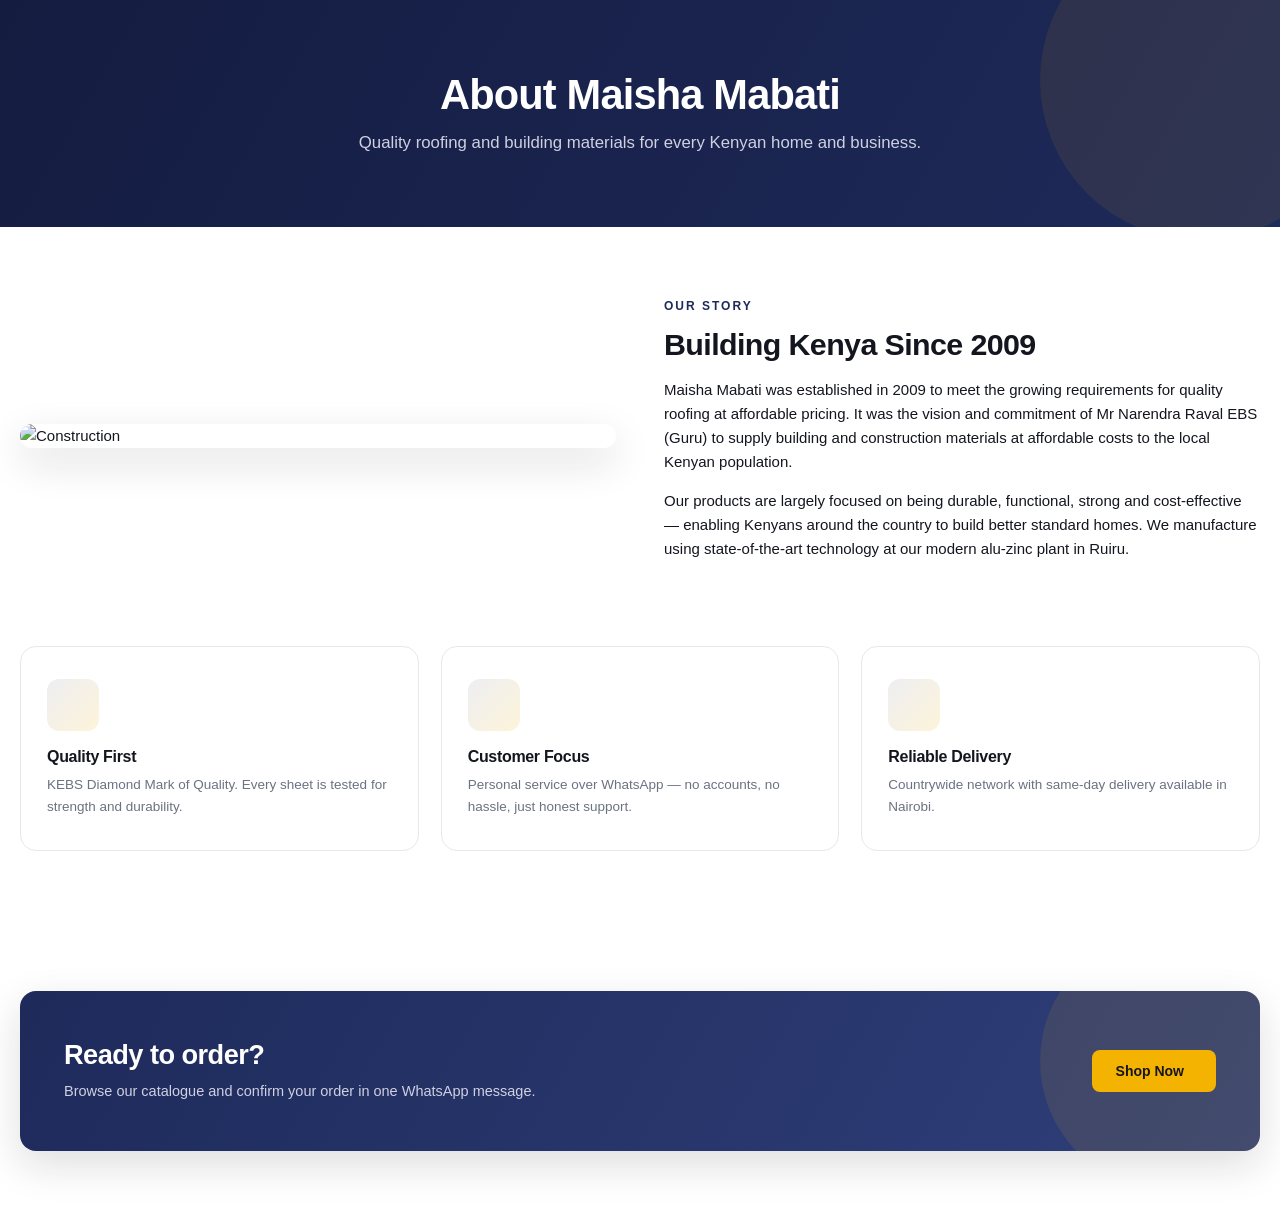
==== commit bd5d576e: "update website" ====
--- a/about.html
+++ b/about.html
@@ -9,55 +9,7 @@
 </head>
 <body>
 
-<header class="site-header">
-  <div class="topbar">
-    <div class="container">
-      <div>📞 <a href="tel:+254785002606">+254 785 002 606</a></div>
-      <div>🚚 Countrywide delivery</div>
-    </div>
-  </div>
-  <div class="container">
-    <div class="header-main">
-      <button class="menu-toggle" aria-label="Menu">☰</button>
-      <a href="index.html" class="brand">
-        <img src="https://res.cloudinary.com/dovhxt8ye/image/upload/v1789197790/Maisha_mabati_logo_lam5sr.png" alt="Maisha Mabati">
-      </a>
-      <form class="search-bar" role="search">
-        <input type="search" placeholder="Search products..." aria-label="Search">
-        <button type="submit" aria-label="Search">🔍</button>
-      </form>
-      <div class="header-icons">
-        <a href="compare.html" class="icon-btn"><span class="icon">⇄</span><span class="badge" data-badge="compare" style="display:none">0</span></a>
-        <a href="wishlist.html" class="icon-btn"><span class="icon">♡</span><span class="badge" data-badge="wishlist" style="display:none">0</span></a>
-        <a href="cart.html" class="icon-btn"><span class="icon">🛒</span><span class="badge" data-badge="cart" style="display:none">0</span></a>
-      </div>
-    </div>
-  </div>
-  <nav class="main-nav">
-    <div class="container">
-      <a href="shop.html" class="all-cats">☰ All Categories</a>
-      <ul>
-        <li><a href="index.html">Home</a></li>
-        <li><a href="shop.html">Shop</a></li>
-        <li><a href="about.html" class="active">About</a></li>
-        <li><a href="contact.html">Contact</a></li>
-      </ul>
-      <a href="contact.html" class="nav-help">ℹ️ Help Center</a>
-    </div>
-  </nav>
-</header>
-
-<div class="overlay"></div>
-<aside class="mobile-menu">
-  <h3>Menu</h3>
-  <a href="index.html">Home</a>
-  <a href="shop.html">Shop</a>
-  <a href="wishlist.html">Wishlist</a>
-  <a href="compare.html">Compare</a>
-  <a href="cart.html">Cart</a>
-  <a href="about.html">About</a>
-  <a href="contact.html">Contact</a>
-</aside>
+<div id="header-slot"></div>
 
 <section class="page-hero">
   <div class="container">
@@ -70,7 +22,7 @@
   <div class="about-grid">
     <img src="https://images.unsplash.com/photo-1503387762-592deb58ef4e?w=900&q=85" alt="Construction" loading="lazy">
     <div>
-      <div class="eyebrow" style="color:var(--primary);font-weight:700;letter-spacing:2px;font-size:13px;">OUR STORY</div>
+      <div class="eyebrow" style="color:var(--primary);font-weight:800;letter-spacing:2px;font-size:12px;text-transform:uppercase;margin-bottom:10px;">Our Story</div>
       <h2>Building Kenya Since 2009</h2>
       <p>Maisha Mabati was established in 2009 to meet the growing requirements for quality roofing at affordable pricing. It was the vision and commitment of Mr Narendra Raval EBS (Guru) to supply building and construction materials at affordable costs to the local Kenyan population.</p>
       <p>Our products are largely focused on being durable, functional, strong and cost-effective — enabling Kenyans around the country to build better standard homes. We manufacture using state-of-the-art technology at our modern alu-zinc plant in Ruiru.</p>
@@ -78,42 +30,47 @@
   </div>
 
   <div class="values-grid">
-    <div class="value-card"><div class="ico">🛡️</div><h3>Quality First</h3><p>KEBS Diamond Mark of Quality. Every sheet is tested for strength and durability.</p></div>
-    <div class="value-card"><div class="ico">🤝</div><h3>Customer Focus</h3><p>Personal service over WhatsApp — no accounts, no hassle.</p></div>
-    <div class="value-card"><div class="ico">🚚</div><h3>Reliable Delivery</h3><p>Countrywide network with same-day delivery in Nairobi.</p></div>
+    <div class="value-card">
+      <div class="ico" data-icon="shield"></div>
+      <h3>Quality First</h3>
+      <p>KEBS Diamond Mark of Quality. Every sheet is tested for strength and durability.</p>
+    </div>
+    <div class="value-card">
+      <div class="ico" data-icon="heart"></div>
+      <h3>Customer Focus</h3>
+      <p>Personal service over WhatsApp — no accounts, no hassle, just honest support.</p>
+    </div>
+    <div class="value-card">
+      <div class="ico" data-icon="truck"></div>
+      <h3>Reliable Delivery</h3>
+      <p>Countrywide network with same-day delivery available in Nairobi.</p>
+    </div>
   </div>
 
   <div class="cta-banner">
     <div><h2>Ready to order?</h2><p>Browse our catalogue and confirm your order in one WhatsApp message.</p></div>
-    <a href="shop.html" class="btn btn-accent">Shop Now →</a>
+    <a href="shop.html" class="btn btn-accent">Shop Now <span data-arrow></span></a>
   </div>
 </section>
 
-<footer class="site-footer">
-  <div class="container">
-    <div class="footer-bottom" style="border:none;">
-      <div>© 2026 Maisha Mabati</div><div>Built with ❤️ in Kenya</div>
-    </div>
-  </div>
-</footer>
-
-<div class="mobile-bottom">
-  <ul>
-    <li><a href="shop.html"><span class="icon">🏬</span>Store</a></li>
-    <li><a href="shop.html"><span class="icon">🔍</span>Search</a></li>
-    <li><a href="wishlist.html"><span class="icon">♡</span>Wishlist</a></li>
-    <li><a href="cart.html"><span class="icon">🛒</span>Cart</a></li>
-    <li><a href="shop.html"><span class="icon">☰</span>Categories</a></li>
-  </ul>
-</div>
-
-<a class="wa-float" href="https://wa.me/254785002606" target="_blank" rel="noopener">💬</a>
+<div id="footer-slot"></div>
 
 <script src="js/config.js"></script>
+<script src="js/icons.js"></script>
 <script src="js/products.js"></script>
 <script src="js/cart.js"></script>
 <script src="js/wishlist.js"></script>
 <script src="js/compare.js"></script>
 <script src="js/main.js"></script>
+<script>
+document.addEventListener('DOMContentLoaded', () => {
+  document.getElementById('header-slot').innerHTML = renderHeader('about');
+  document.getElementById('footer-slot').innerHTML = renderFooter();
+  initMobileMenu();
+  document.querySelectorAll('[data-icon]').forEach(el => el.innerHTML = icon(el.dataset.icon, 26));
+  document.querySelectorAll('[data-arrow]').forEach(el => el.innerHTML = icon('arrowR', 16));
+  updateHeaderBadges();
+});
+</script>
 </body>
 </html>
--- a/css/style.css
+++ b/css/style.css
@@ -1,52 +1,57 @@
 /* =========================================================
-   MAISHA MABATI — GLOBAL STYLES
+   MAISHA MABATI — PREMIUM STYLESHEET
    ========================================================= */
 
 :root {
-  --primary: #2d2a6b;
-  --primary-dark: #1f1d4d;
-  --primary-light: #3d3a85;
+  --primary: #1e2a5a;
+  --primary-dark: #141c40;
+  --primary-light: #2f3f7a;
   --accent: #f5b301;
   --accent-dark: #d99a00;
   --green: #25D366;
   --green-dark: #128C7E;
   --red: #d33;
-  --text: #1a1a1a;
+  --text: #14161f;
   --muted: #6b7280;
-  --border: #e5e7eb;
-  --bg: #f7f8fa;
+  --border: #e7e8ee;
+  --bg: #f6f7fb;
   --white: #ffffff;
-  --dark-bg: #1a1830;
-  --radius: 8px;
-  --shadow-sm: 0 1px 2px rgba(0,0,0,.05);
-  --shadow: 0 4px 14px rgba(0,0,0,.08);
-  --shadow-lg: 0 12px 30px rgba(0,0,0,.12);
-  --transition: all .25s ease;
+  --dark-bg: #131528;
+  --dark-bg-2: #1c1f3a;
+  --radius: 10px;
+  --radius-lg: 16px;
+  --shadow-xs: 0 1px 2px rgba(20,22,31,.05);
+  --shadow-sm: 0 2px 6px rgba(20,22,31,.07);
+  --shadow:    0 6px 20px rgba(20,22,31,.09);
+  --shadow-lg: 0 14px 40px rgba(20,22,31,.14);
+  --transition: all .25s cubic-bezier(.4,0,.2,1);
   --max: 1280px;
 }
 
 *, *::before, *::after { box-sizing: border-box; }
-html { scroll-behavior: smooth; }
+html { scroll-behavior: smooth; -webkit-text-size-adjust: 100%; }
 body {
   margin: 0;
   font-family: -apple-system, BlinkMacSystemFont, "Segoe UI", Roboto, "Helvetica Neue", Arial, sans-serif;
   font-size: 15px;
-  line-height: 1.55;
+  line-height: 1.6;
   color: var(--text);
   background: #fff;
   -webkit-font-smoothing: antialiased;
+  text-rendering: optimizeLegibility;
 }
 img { max-width: 100%; height: auto; display: block; }
 a { color: inherit; text-decoration: none; transition: var(--transition); }
 a:hover { color: var(--primary); }
 ul { list-style: none; margin: 0; padding: 0; }
-button { font-family: inherit; cursor: pointer; }
-h1, h2, h3, h4 { margin: 0 0 .5em; line-height: 1.25; color: var(--text); }
-h1 { font-size: 2.2rem; }
-h2 { font-size: 1.75rem; }
+button { font-family: inherit; cursor: pointer; border: none; background: none; color: inherit; }
+svg { display: block; }
+h1, h2, h3, h4 { margin: 0 0 .5em; line-height: 1.2; color: var(--text); font-weight: 800; letter-spacing: -0.02em; }
+h1 { font-size: 2.4rem; }
+h2 { font-size: 1.9rem; }
 h3 { font-size: 1.25rem; }
 
-.container { width: 100%; max-width: var(--max); margin: 0 auto; padding: 0 18px; }
+.container { width: 100%; max-width: var(--max); margin: 0 auto; padding: 0 20px; }
 
 /* ---------- BUTTONS ---------- */
 .btn {
@@ -54,27 +59,30 @@
   align-items: center;
   justify-content: center;
   gap: 8px;
-  padding: 11px 20px;
-  border-radius: 6px;
+  padding: 12px 22px;
+  border-radius: 8px;
   font-weight: 700;
   font-size: 14px;
   border: 2px solid transparent;
   cursor: pointer;
   transition: var(--transition);
   white-space: nowrap;
-}
+  line-height: 1;
+}
+.btn svg { width: 16px; height: 16px; }
 .btn-primary { background: var(--primary); color: #fff; }
-.btn-primary:hover { background: var(--primary-dark); color: #fff; }
-.btn-accent { background: var(--accent); color: #1a1a1a; }
-.btn-accent:hover { background: var(--accent-dark); color: #1a1a1a; }
+.btn-primary:hover { background: var(--primary-dark); color: #fff; transform: translateY(-1px); box-shadow: 0 6px 18px rgba(30,42,90,.25); }
+.btn-accent { background: var(--accent); color: #14161f; }
+.btn-accent:hover { background: var(--accent-dark); color: #14161f; transform: translateY(-1px); box-shadow: 0 6px 18px rgba(245,179,1,.35); }
 .btn-green { background: var(--green); color: #fff; }
-.btn-green:hover { background: var(--green-dark); color: #fff; }
+.btn-green:hover { background: var(--green-dark); color: #fff; transform: translateY(-1px); box-shadow: 0 6px 18px rgba(37,211,102,.3); }
 .btn-outline { background: transparent; border-color: var(--primary); color: var(--primary); }
 .btn-outline:hover { background: var(--primary); color: #fff; }
 .btn-ghost { background: #fff; border-color: var(--border); color: var(--text); }
 .btn-ghost:hover { border-color: var(--primary); color: var(--primary); }
 .btn-sm { padding: 8px 14px; font-size: 13px; }
 .btn-block { width: 100%; }
+.btn:disabled { opacity: .5; cursor: not-allowed; }
 
 /* ---------- HEADER ---------- */
 .site-header {
@@ -82,7 +90,7 @@
   position: sticky;
   top: 0;
   z-index: 900;
-  box-shadow: 0 1px 3px rgba(0,0,0,.06);
+  box-shadow: 0 1px 0 rgba(20,22,31,.06);
 }
 .topbar {
   background: var(--primary);
@@ -94,41 +102,56 @@
   display: flex;
   justify-content: space-between;
   align-items: center;
-  padding-top: 8px;
-  padding-bottom: 8px;
+  padding-top: 9px;
+  padding-bottom: 9px;
   flex-wrap: wrap;
-  gap: 8px;
-}
+  gap: 10px;
+}
+.contact-links { display: flex; gap: 18px; flex-wrap: wrap; align-items: center; }
+.contact-item { display: flex; align-items: center; gap: 6px; }
+.contact-item svg { color: var(--accent); }
 .topbar a { color: #fff; }
 .topbar a:hover { color: var(--accent); }
+.delivery-message { display: flex; align-items: center; gap: 8px; }
+.delivery-dot {
+  width: 8px; height: 8px;
+  border-radius: 50%;
+  background: var(--green);
+  box-shadow: 0 0 0 4px rgba(37,211,102,.2);
+  animation: pulse 2s infinite;
+}
+@keyframes pulse {
+  0%, 100% { box-shadow: 0 0 0 4px rgba(37,211,102,.2); }
+  50% { box-shadow: 0 0 0 8px rgba(37,211,102,.08); }
+}
 
 .header-main {
   display: flex;
   align-items: center;
-  gap: 20px;
-  padding: 14px 0;
+  gap: 22px;
+  padding: 16px 0;
   flex-wrap: wrap;
 }
 .brand { display: flex; align-items: center; gap: 10px; flex-shrink: 0; }
-.brand img { height: 48px; width: auto; }
+.brand img { height: 52px; width: auto; }
 
 .search-bar {
   flex: 1;
   min-width: 240px;
   display: flex;
-  background: #fff;
-  border: 2px solid var(--border);
-  border-radius: 6px;
+  background: #f5f6fa;
+  border: 2px solid transparent;
+  border-radius: 8px;
   overflow: hidden;
   transition: var(--transition);
 }
-.search-bar:focus-within { border-color: var(--primary); }
+.search-bar:focus-within { border-color: var(--primary); background: #fff; box-shadow: 0 4px 16px rgba(30,42,90,.08); }
 .search-bar input {
   flex: 1;
   border: none;
   background: transparent;
   outline: none;
-  padding: 11px 14px;
+  padding: 12px 16px;
   font-size: 14px;
   font-family: inherit;
 }
@@ -136,82 +159,78 @@
   background: var(--primary);
   color: #fff;
   border: none;
-  padding: 0 20px;
-  font-size: 15px;
+  padding: 0 22px;
+  display: flex; align-items: center; justify-content: center;
+  transition: var(--transition);
 }
 .search-bar button:hover { background: var(--primary-dark); }
 
-.header-icons { display: flex; align-items: center; gap: 4px; }
+.header-icons { display: flex; align-items: center; gap: 2px; }
 .icon-btn {
   position: relative;
   display: flex;
   flex-direction: column;
   align-items: center;
-  padding: 6px 10px;
-  border-radius: 6px;
+  padding: 8px 12px;
+  border-radius: 8px;
   color: var(--text);
   font-size: 11px;
   font-weight: 600;
-  background: transparent;
-  border: none;
-  transition: var(--transition);
-  min-width: 50px;
-}
-.icon-btn:hover { background: #f5f5fa; color: var(--primary); }
-.icon-btn .icon { font-size: 20px; line-height: 1; margin-bottom: 2px; }
+  transition: var(--transition);
+  min-width: 54px;
+}
+.icon-btn:hover { background: #f5f6fa; color: var(--primary); }
+.icon-btn.active { color: var(--primary); background: #f5f6fa; }
+.icon-btn .icon { line-height: 1; margin-bottom: 3px; }
 .icon-btn .label { font-size: 10.5px; }
 .badge {
   position: absolute;
-  top: 0;
-  right: 4px;
+  top: 2px;
+  right: 6px;
   background: var(--accent);
-  color: #1a1a1a;
+  color: #14161f;
   font-size: 10px;
   font-weight: 800;
-  min-width: 17px;
-  height: 17px;
+  min-width: 18px;
+  height: 18px;
   border-radius: 9px;
   display: flex;
   align-items: center;
   justify-content: center;
-  padding: 0 4px;
-}
-
-.main-nav {
-  background: var(--primary);
-  color: #fff;
-}
+  padding: 0 5px;
+  box-shadow: 0 2px 6px rgba(0,0,0,.15);
+}
+
+.main-nav { background: var(--primary); color: #fff; }
 .main-nav .container {
   display: flex;
   align-items: center;
-  gap: 22px;
-  padding-top: 0;
-  padding-bottom: 0;
+  gap: 24px;
   flex-wrap: wrap;
 }
 .all-cats {
   background: var(--accent);
-  color: #1a1a1a;
-  padding: 13px 18px;
+  color: #14161f;
+  padding: 14px 20px;
   font-weight: 800;
   font-size: 13.5px;
   display: inline-flex;
   align-items: center;
   gap: 8px;
-  margin-left: -18px;
-  height: 100%;
-}
-.all-cats:hover { background: var(--accent-dark); color: #1a1a1a; }
+  margin-left: -20px;
+  transition: var(--transition);
+}
+.all-cats:hover { background: var(--accent-dark); color: #14161f; }
 .main-nav ul {
   display: flex;
-  gap: 24px;
+  gap: 26px;
   font-size: 14px;
   font-weight: 600;
   flex-wrap: wrap;
 }
 .main-nav ul a {
   color: #fff;
-  padding: 14px 0;
+  padding: 15px 0;
   display: block;
   position: relative;
 }
@@ -222,32 +241,29 @@
   bottom: 8px; left: 0; right: 0;
   height: 2px;
   background: var(--accent);
+  border-radius: 2px;
 }
 .nav-help {
   margin-left: auto;
   color: #fff;
   font-size: 13.5px;
   font-weight: 600;
-  padding: 14px 0;
+  padding: 15px 0;
   display: flex;
   align-items: center;
   gap: 6px;
 }
 .nav-help:hover { color: var(--accent); }
-
 .menu-toggle {
   display: none;
-  background: none;
-  border: none;
-  font-size: 26px;
+  padding: 6px;
   color: var(--primary);
-  padding: 6px;
 }
 
 /* ---------- HERO SLIDER ---------- */
 .hero-slider {
   position: relative;
-  height: 460px;
+  height: 520px;
   overflow: hidden;
   background: #111;
   color: #fff;
@@ -256,7 +272,7 @@
   position: absolute;
   inset: 0;
   opacity: 0;
-  transition: opacity .8s ease;
+  transition: opacity .9s ease;
   display: flex;
   align-items: center;
   background-size: cover;
@@ -267,31 +283,53 @@
   content: "";
   position: absolute;
   inset: 0;
-  background: linear-gradient(90deg, rgba(15,15,35,.85) 0%, rgba(15,15,35,.55) 45%, rgba(15,15,35,.15) 100%);
+  background: linear-gradient(90deg, rgba(10,12,30,.9) 0%, rgba(10,12,30,.55) 45%, rgba(10,12,30,.1) 100%);
 }
 .hero-content {
   position: relative;
   z-index: 2;
-  max-width: 560px;
+  max-width: 620px;
   padding: 40px 0;
+  animation: slideUp .8s ease both;
+}
+@keyframes slideUp {
+  from { opacity: 0; transform: translateY(30px); }
+  to { opacity: 1; transform: translateY(0); }
+}
+.hero-tag {
+  display: inline-flex;
+  align-items: center;
+  gap: 6px;
+  background: rgba(245,179,1,.15);
+  border: 1px solid rgba(245,179,1,.4);
+  color: var(--accent);
+  padding: 6px 14px;
+  border-radius: 20px;
+  font-size: 12px;
+  font-weight: 800;
+  text-transform: uppercase;
+  letter-spacing: 1.5px;
+  margin-bottom: 18px;
 }
 .hero-content h1 {
   color: #fff;
-  font-size: 2.8rem;
-  line-height: 1.15;
-  margin-bottom: 14px;
-  letter-spacing: -1px;
+  font-size: 3rem;
+  line-height: 1.1;
+  margin-bottom: 16px;
+  letter-spacing: -1.5px;
 }
 .hero-content p {
-  color: #e0e0ec;
+  color: #d8d9e6;
   font-size: 1.05rem;
-  margin-bottom: 24px;
-  max-width: 480px;
-}
+  margin-bottom: 28px;
+  max-width: 520px;
+  line-height: 1.6;
+}
+.hero-cta { display: flex; gap: 12px; flex-wrap: wrap; }
 .hero-dots {
   position: absolute;
-  bottom: 18px;
-  right: 24px;
+  bottom: 22px;
+  right: 26px;
   z-index: 3;
   display: flex;
   gap: 8px;
@@ -299,86 +337,112 @@
 .hero-dots button {
   width: 10px; height: 10px;
   border-radius: 50%;
-  border: none;
   background: rgba(255,255,255,.5);
-  cursor: pointer;
-  transition: var(--transition);
-}
-.hero-dots button.active { background: var(--accent); width: 26px; border-radius: 5px; }
+  transition: var(--transition);
+  padding: 0;
+}
+.hero-dots button.active { background: var(--accent); width: 30px; border-radius: 5px; }
 
 /* ---------- PAGE HERO ---------- */
 .page-hero {
-  background: linear-gradient(120deg, var(--primary), var(--primary-light));
-  color: #fff;
-  padding: 60px 0;
+  background: linear-gradient(120deg, var(--primary-dark), var(--primary));
+  color: #fff;
+  padding: 70px 0;
   text-align: center;
-}
-.page-hero h1 { color: #fff; font-size: 2.4rem; margin-bottom: 8px; }
-.page-hero p { color: #cfcfe0; max-width: 620px; margin: 0 auto; }
+  position: relative;
+  overflow: hidden;
+}
+.page-hero::before {
+  content: "";
+  position: absolute;
+  right: -80px; top: -80px;
+  width: 320px; height: 320px;
+  border-radius: 50%;
+  background: rgba(245,179,1,.08);
+}
+.page-hero > .container { position: relative; z-index: 2; }
+.page-hero h1 { color: #fff; font-size: 2.6rem; margin-bottom: 10px; }
+.page-hero p { color: #cfd0e2; max-width: 640px; margin: 0 auto; font-size: 1.05rem; }
 
 /* ---------- ICON FEATURES ---------- */
 .icon-features {
   background: #fff;
-  padding: 34px 0;
+  padding: 40px 0;
   border-bottom: 1px solid var(--border);
 }
 .icon-features .container {
   display: grid;
   grid-template-columns: repeat(3, 1fr);
-  gap: 30px;
+  gap: 32px;
 }
 .icon-feat { display: flex; gap: 16px; align-items: flex-start; }
 .icon-feat .ico {
-  width: 54px; height: 54px;
+  width: 56px; height: 56px;
   flex-shrink: 0;
-  border-radius: 50%;
-  background: rgba(45,42,107,.08);
+  border-radius: 14px;
+  background: linear-gradient(135deg, rgba(30,42,90,.08), rgba(245,179,1,.12));
   color: var(--primary);
   display: flex;
   align-items: center;
   justify-content: center;
-  font-size: 24px;
-}
-.icon-feat h3 { font-size: 15px; margin: 0 0 4px; }
-.icon-feat p { font-size: 13px; color: var(--muted); margin: 0; line-height: 1.6; }
-
-/* ---------- SECTION ---------- */
-.section { padding: 55px 0; }
-.section-gray { background: #f5f5fa; }
-.section-head { text-align: center; margin-bottom: 38px; }
+  transition: var(--transition);
+}
+.icon-feat:hover .ico { transform: scale(1.05) rotate(-3deg); }
+.icon-feat h3 { font-size: 15.5px; margin: 0 0 4px; }
+.icon-feat p { font-size: 13.5px; color: var(--muted); margin: 0; line-height: 1.65; }
+
+/* ---------- SECTIONS ---------- */
+.section { padding: 70px 0; }
+.section-gray { background: var(--bg); }
+.section-head { text-align: center; margin-bottom: 44px; }
 .section-head .eyebrow {
   color: var(--primary);
   font-size: 12px;
   font-weight: 800;
   text-transform: uppercase;
-  letter-spacing: 2px;
-  margin-bottom: 6px;
+  letter-spacing: 2.5px;
+  margin-bottom: 8px;
+  display: inline-flex;
+  align-items: center;
+  gap: 8px;
+}
+.section-head .eyebrow::before,
+.section-head .eyebrow::after {
+  content: "";
+  width: 26px; height: 2px;
+  background: var(--accent);
+  border-radius: 1px;
 }
 .section-head h2 {
-  font-size: 1.9rem;
-  letter-spacing: -0.3px;
+  font-size: 2.1rem;
+  letter-spacing: -0.5px;
   text-transform: uppercase;
   margin: 0;
 }
-.section-head p { color: var(--muted); max-width: 640px; margin: 8px auto 0; }
+.section-head p { color: var(--muted); max-width: 680px; margin: 12px auto 0; }
 
 /* ---------- STORY ---------- */
-.story { display: grid; grid-template-columns: 1fr 1fr; gap: 40px; align-items: center; }
-.story h2 { font-size: 1.5rem; text-transform: uppercase; letter-spacing: 0.5px; }
-.story p { color: #444; line-height: 1.75; font-size: 14.5px; }
-.story-img img { border-radius: 8px; box-shadow: var(--shadow); }
+.story {
+  display: grid;
+  grid-template-columns: 1fr 1fr;
+  gap: 50px;
+  align-items: center;
+}
+.story h2 { font-size: 1.7rem; text-transform: uppercase; letter-spacing: -0.3px; margin-bottom: 16px; }
+.story p { color: #4a4d5e; line-height: 1.8; font-size: 15px; margin-bottom: 14px; }
+.story-img img { border-radius: var(--radius-lg); box-shadow: var(--shadow-lg); }
 
 /* ---------- CATEGORIES ---------- */
-.cats-grid { display: grid; grid-template-columns: repeat(6, 1fr); gap: 14px; }
+.cats-grid { display: grid; grid-template-columns: repeat(6, 1fr); gap: 16px; }
 .cat-card {
   position: relative;
-  border-radius: 8px;
+  border-radius: var(--radius-lg);
   overflow: hidden;
-  aspect-ratio: 1/1;
+  aspect-ratio: 1/1.1;
   color: #fff;
   display: flex;
   align-items: flex-end;
-  padding: 14px;
+  padding: 16px;
   font-weight: 700;
   font-size: 13.5px;
   background-size: cover;
@@ -389,19 +453,23 @@
 .cat-card::after {
   content: "";
   position: absolute; inset: 0;
-  background: linear-gradient(to top, rgba(0,0,0,.8), rgba(0,0,0,.05));
-}
-.cat-card:hover { transform: translateY(-3px); box-shadow: var(--shadow); }
+  background: linear-gradient(to top, rgba(0,0,0,.85) 0%, rgba(0,0,0,.15) 55%, rgba(0,0,0,0) 100%);
+  transition: var(--transition);
+}
+.cat-card:hover { transform: translateY(-4px); box-shadow: var(--shadow-lg); }
+.cat-card:hover::after { background: linear-gradient(to top, rgba(30,42,90,.9) 0%, rgba(30,42,90,.3) 55%, rgba(30,42,90,0) 100%); }
 .cat-card span { position: relative; z-index: 2; }
+.cat-card .cat-arrow { position: absolute; bottom: 14px; right: 14px; z-index: 2; opacity: 0; transition: var(--transition); }
+.cat-card:hover .cat-arrow { opacity: 1; }
 
 /* ---------- PRODUCT CARDS ---------- */
-.product-grid { display: grid; grid-template-columns: repeat(5, 1fr); gap: 16px; }
+.product-grid { display: grid; grid-template-columns: repeat(5, 1fr); gap: 18px; }
 .product-grid.cols-4 { grid-template-columns: repeat(4, 1fr); }
 .product-grid.cols-3 { grid-template-columns: repeat(3, 1fr); }
 
 .product-card {
   background: #fff;
-  border-radius: 6px;
+  border-radius: var(--radius);
   overflow: hidden;
   border: 1px solid var(--border);
   display: flex;
@@ -409,91 +477,98 @@
   transition: var(--transition);
   position: relative;
 }
-.product-card:hover { box-shadow: 0 8px 24px rgba(0,0,0,.1); border-color: transparent; transform: translateY(-3px); }
+.product-card:hover {
+  box-shadow: var(--shadow-lg);
+  border-color: transparent;
+  transform: translateY(-4px);
+}
 .product-thumb {
   position: relative;
   aspect-ratio: 1/1;
   overflow: hidden;
   background: #f4f4f6;
 }
-.product-thumb img { width: 100%; height: 100%; object-fit: cover; transition: transform .5s ease; }
-.product-card:hover .product-thumb img { transform: scale(1.05); }
-.product-tags { position: absolute; top: 8px; left: 8px; display: flex; flex-direction: column; gap: 4px; }
+.product-thumb img { width: 100%; height: 100%; object-fit: cover; transition: transform .6s cubic-bezier(.4,0,.2,1); }
+.product-card:hover .product-thumb img { transform: scale(1.08); }
+.product-tags { position: absolute; top: 10px; left: 10px; display: flex; flex-direction: column; gap: 5px; z-index: 2; }
 .tag {
   font-size: 10px;
   font-weight: 800;
-  padding: 3px 8px;
-  border-radius: 3px;
+  padding: 4px 9px;
+  border-radius: 4px;
   text-transform: uppercase;
   letter-spacing: 0.5px;
+  box-shadow: 0 2px 6px rgba(0,0,0,.12);
 }
 .tag-sale { background: var(--red); color: #fff; }
-.tag-new { background: var(--accent); color: #1a1a1a; }
+.tag-new { background: var(--accent); color: #14161f; }
 .tag-out { background: #444; color: #fff; }
 
 .product-quick-actions {
   position: absolute;
-  top: 8px; right: 8px;
+  top: 10px; right: 10px;
   display: flex;
   flex-direction: column;
-  gap: 5px;
+  gap: 6px;
   opacity: 0;
-  transform: translateX(8px);
-  transition: var(--transition);
+  transform: translateX(10px);
+  transition: var(--transition);
+  z-index: 2;
 }
 .product-card:hover .product-quick-actions { opacity: 1; transform: translateX(0); }
 .quick-btn {
-  width: 32px; height: 32px;
+  width: 34px; height: 34px;
   border-radius: 50%;
   background: #fff;
-  border: none;
   display: flex; align-items: center; justify-content: center;
-  font-size: 14px;
   color: var(--text);
-  box-shadow: 0 2px 5px rgba(0,0,0,.12);
-  transition: var(--transition);
-}
-.quick-btn:hover { background: var(--primary); color: #fff; }
+  box-shadow: 0 3px 8px rgba(0,0,0,.15);
+  transition: var(--transition);
+  padding: 0;
+}
+.quick-btn:hover { background: var(--primary); color: #fff; transform: scale(1.08); }
 .quick-btn.active { background: var(--red); color: #fff; }
 
 .product-body {
-  padding: 12px;
+  padding: 14px;
   display: flex;
   flex-direction: column;
   flex: 1;
-  gap: 5px;
+  gap: 6px;
 }
 .product-cat {
   font-size: 10.5px;
   color: var(--muted);
   text-transform: uppercase;
-  letter-spacing: 0.5px;
+  letter-spacing: 0.6px;
   font-weight: 700;
 }
 .product-title {
-  font-size: 13.5px;
+  font-size: 14px;
   font-weight: 700;
   line-height: 1.35;
   margin: 0;
-  min-height: 36px;
+  min-height: 38px;
   display: -webkit-box;
   -webkit-line-clamp: 2;
   -webkit-box-orient: vertical;
   overflow: hidden;
+  letter-spacing: -0.1px;
 }
 .product-title a:hover { color: var(--primary); }
 .product-price {
   display: flex;
   align-items: baseline;
-  gap: 6px;
-  font-size: 15px;
+  gap: 8px;
+  font-size: 16px;
   font-weight: 800;
   color: var(--primary);
-}
-.product-price del { color: var(--muted); font-weight: 500; font-size: 12px; }
+  letter-spacing: -0.3px;
+}
+.product-price del { color: var(--muted); font-weight: 500; font-size: 12.5px; }
 .product-price ins { text-decoration: none; color: var(--red); }
 .product-stock {
-  font-size: 11px;
+  font-size: 11.5px;
   font-weight: 700;
   color: #16a34a;
   display: flex;
@@ -501,173 +576,207 @@
   gap: 4px;
 }
 .product-stock.out { color: var(--red); }
-.product-actions { display: flex; gap: 5px; margin-top: auto; padding-top: 8px; }
-.product-actions .btn { flex: 1; padding: 7px 4px; font-size: 11.5px; font-weight: 700; }
+.product-actions { display: flex; gap: 6px; margin-top: auto; padding-top: 10px; }
+.product-actions .btn { flex: 1; padding: 9px 6px; font-size: 12px; font-weight: 700; }
+.product-actions .btn svg { width: 14px; height: 14px; }
 
 /* ---------- GRID HEADER ---------- */
 .grid-header {
   display: flex;
   justify-content: space-between;
   align-items: center;
-  margin-bottom: 22px;
-  padding-bottom: 14px;
+  margin-bottom: 26px;
+  padding-bottom: 16px;
   border-bottom: 2px solid var(--border);
   flex-wrap: wrap;
   gap: 14px;
 }
 .grid-header h3 {
-  font-size: 1.3rem;
+  font-size: 1.4rem;
   margin: 0;
   color: var(--primary);
   text-transform: uppercase;
-  letter-spacing: 0.5px;
-}
-.countdown-wrap { display: flex; align-items: center; gap: 12px; flex-wrap: wrap; }
-.countdown-label { font-size: 12px; color: var(--muted); }
-.countdown { display: flex; align-items: center; gap: 5px; font-size: 14px; font-weight: 700; }
+  letter-spacing: 0.3px;
+}
+.countdown-wrap { display: flex; align-items: center; gap: 14px; flex-wrap: wrap; }
+.countdown-label { font-size: 12px; color: var(--muted); font-weight: 600; }
+.countdown { display: flex; align-items: center; gap: 6px; font-size: 14px; font-weight: 700; }
 .countdown .count-item {
   background: var(--primary);
   color: #fff;
-  padding: 5px 9px;
-  border-radius: 3px;
-  min-width: 34px;
+  padding: 6px 10px;
+  border-radius: 5px;
+  min-width: 38px;
   text-align: center;
   font-variant-numeric: tabular-nums;
+  font-size: 14px;
 }
 .countdown .separator { color: var(--primary); font-weight: 800; }
-.grid-header .view-all {
+.view-all {
   color: var(--primary);
   font-weight: 700;
   font-size: 13.5px;
   display: inline-flex;
   align-items: center;
   gap: 6px;
-}
-.grid-header .view-all:hover { color: var(--accent-dark); }
+  padding: 8px 14px;
+  border-radius: 6px;
+  transition: var(--transition);
+}
+.view-all:hover { background: var(--primary); color: #fff; }
 
 /* ---------- COUPON ---------- */
 .coupon {
-  background: var(--primary);
-  color: #fff;
-  border-radius: 8px;
-  padding: 20px 28px;
+  background: linear-gradient(120deg, var(--primary) 0%, var(--primary-light) 100%);
+  color: #fff;
+  border-radius: var(--radius-lg);
+  padding: 26px 32px;
   display: flex;
   align-items: center;
   justify-content: space-between;
-  gap: 20px;
-  margin: 30px 0;
+  gap: 22px;
+  margin: 32px 0;
   flex-wrap: wrap;
   position: relative;
   overflow: hidden;
+  box-shadow: var(--shadow);
 }
 .coupon::before {
   content: "";
   position: absolute;
   right: -60px; top: -60px;
-  width: 220px; height: 220px;
+  width: 240px; height: 240px;
   border-radius: 50%;
-  background: rgba(255,255,255,.06);
-}
-.coupon .sale { font-size: 38px; font-weight: 900; line-height: 1; color: var(--accent); position: relative; z-index: 2; }
-.coupon .sale span { font-size: 18px; }
-.coupon .text { position: relative; z-index: 2; flex: 1; min-width: 200px; }
-.coupon .text h4 { color: #fff; margin: 0 0 4px; font-size: 16px; }
-.coupon .text p { margin: 0; font-size: 13px; opacity: .85; }
+  background: rgba(245,179,1,.12);
+}
+.coupon::after {
+  content: "";
+  position: absolute;
+  left: -40px; bottom: -80px;
+  width: 180px; height: 180px;
+  border-radius: 50%;
+  background: rgba(255,255,255,.05);
+}
+.coupon .sale {
+  font-size: 42px;
+  font-weight: 900;
+  line-height: 1;
+  color: var(--accent);
+  position: relative;
+  z-index: 2;
+  letter-spacing: -2px;
+}
+.coupon .sale span { font-size: 20px; }
+.coupon .text { position: relative; z-index: 2; flex: 1; min-width: 220px; }
+.coupon .text h4 { color: #fff; margin: 0 0 4px; font-size: 17px; }
+.coupon .text p { margin: 0; font-size: 13.5px; opacity: .85; }
 .coupon .code {
   background: var(--accent);
-  color: #1a1a1a;
-  padding: 10px 20px;
-  border-radius: 4px;
+  color: #14161f;
+  padding: 12px 22px;
+  border-radius: 6px;
   font-weight: 800;
-  font-size: 13.5px;
+  font-size: 14px;
   position: relative;
   z-index: 2;
   text-transform: uppercase;
-  letter-spacing: 0.5px;
+  letter-spacing: 0.8px;
+  box-shadow: 0 4px 14px rgba(245,179,1,.4);
 }
 
 /* ---------- WHY US ---------- */
-.why-section { padding: 55px 0; background: #fff; }
-.why-grid { display: grid; grid-template-columns: 1fr 1.1fr; gap: 50px; align-items: center; }
-.why-img img { border-radius: 8px; box-shadow: var(--shadow); }
+.why-section { padding: 70px 0; background: #fff; }
+.why-grid { display: grid; grid-template-columns: 1fr 1.1fr; gap: 56px; align-items: center; }
+.why-img img { border-radius: var(--radius-lg); box-shadow: var(--shadow-lg); }
 .why-heading {
-  font-size: 1.6rem;
+  font-size: 1.8rem;
   text-transform: uppercase;
-  letter-spacing: 0.5px;
-  margin-bottom: 20px;
+  letter-spacing: -0.3px;
+  margin-bottom: 22px;
   color: var(--primary);
 }
-.why-list { display: grid; grid-template-columns: 1fr; gap: 10px; font-size: 14px; }
-.why-list li { display: flex; align-items: flex-start; gap: 10px; color: #333; }
+.why-list { display: grid; grid-template-columns: 1fr; gap: 12px; font-size: 14.5px; }
+.why-list li { display: flex; align-items: flex-start; gap: 12px; color: #333; line-height: 1.55; }
 .why-list li::before {
-  content: "✓";
-  color: var(--accent);
-  font-weight: 900;
-  font-size: 16px;
-  flex-shrink: 0;
+  content: "";
   width: 22px;
   height: 22px;
   border-radius: 50%;
-  background: rgba(245,179,1,.15);
-  display: flex;
-  align-items: center;
-  justify-content: center;
+  background: linear-gradient(135deg, var(--accent), var(--accent-dark));
+  background-image: url("data:image/svg+xml,%3Csvg xmlns='http://www.w3.org/2000/svg' viewBox='0 0 24 24' fill='none' stroke='%2314161f' stroke-width='3' stroke-linecap='round' stroke-linejoin='round'%3E%3Cpath d='m5 12 5 5L20 7'/%3E%3C/svg%3E");
+  background-size: 12px;
+  background-repeat: no-repeat;
+  background-position: center;
+  flex-shrink: 0;
   margin-top: 1px;
 }
 
 /* ---------- PROMO ---------- */
-.promo-grid { display: grid; grid-template-columns: 1fr 1fr; gap: 18px; padding: 55px 0; }
+.promo-grid { display: grid; grid-template-columns: 1fr 1fr; gap: 20px; padding: 70px 0; }
 .promo-card {
   position: relative;
   color: #fff;
-  border-radius: 8px;
+  border-radius: var(--radius-lg);
   overflow: hidden;
-  min-height: 260px;
-  display: flex;
-  align-items: center;
-  padding: 32px;
+  min-height: 280px;
+  display: flex;
+  align-items: center;
+  padding: 36px;
   background-size: cover;
   background-position: center;
-}
+  transition: var(--transition);
+}
+.promo-card:hover { transform: translateY(-4px); box-shadow: var(--shadow-lg); }
 .promo-card::after {
   content: "";
   position: absolute;
   inset: 0;
-  background: linear-gradient(90deg, rgba(20,20,45,.85), rgba(20,20,45,.35));
-}
-.promo-card .inner { position: relative; z-index: 2; max-width: 360px; }
+  background: linear-gradient(90deg, rgba(15,20,45,.9), rgba(15,20,45,.35));
+}
+.promo-card .inner { position: relative; z-index: 2; max-width: 380px; }
 .promo-card .badge-p {
   display: inline-block;
   background: var(--accent);
-  color: #1a1a1a;
+  color: #14161f;
   font-size: 11px;
   font-weight: 800;
-  padding: 4px 10px;
-  border-radius: 3px;
-  margin-bottom: 12px;
+  padding: 5px 12px;
+  border-radius: 4px;
+  margin-bottom: 14px;
   text-transform: uppercase;
   letter-spacing: 1px;
 }
-.promo-card h3 { color: #fff; font-size: 1.5rem; margin: 0 0 10px; line-height: 1.2; }
-.promo-card p { font-size: 13.5px; margin: 0 0 18px; opacity: .92; }
+.promo-card h3 { color: #fff; font-size: 1.6rem; margin: 0 0 12px; line-height: 1.2; }
+.promo-card p { font-size: 14px; margin: 0 0 20px; opacity: .92; line-height: 1.6; }
 
 /* ---------- TESTIMONIALS ---------- */
-.testimonials { display: grid; grid-template-columns: repeat(3, 1fr); gap: 20px; }
+.testimonials { display: grid; grid-template-columns: repeat(3, 1fr); gap: 22px; }
 .testimonial {
   background: #fff;
-  border-radius: 8px;
+  border-radius: var(--radius-lg);
   border: 1px solid var(--border);
-  padding: 26px;
-  transition: var(--transition);
-}
-.testimonial:hover { box-shadow: var(--shadow); transform: translateY(-3px); }
-.testimonial .stars { color: var(--accent); margin-bottom: 12px; font-size: 15px; letter-spacing: 2px; }
-.testimonial .quote { color: #444; font-size: 14px; margin: 0 0 18px; line-height: 1.7; }
+  padding: 28px;
+  transition: var(--transition);
+  position: relative;
+}
+.testimonial::before {
+  content: '"';
+  position: absolute;
+  top: 10px; right: 20px;
+  font-size: 80px;
+  font-weight: 900;
+  color: rgba(245,179,1,.15);
+  line-height: 1;
+  font-family: Georgia, serif;
+}
+.testimonial:hover { box-shadow: var(--shadow-lg); transform: translateY(-4px); border-color: transparent; }
+.testimonial .stars { color: var(--accent); margin-bottom: 14px; display: flex; gap: 2px; }
+.testimonial .quote { color: #444; font-size: 14px; margin: 0 0 20px; line-height: 1.75; position: relative; z-index: 2; }
 .testimonial .person { display: flex; align-items: center; gap: 12px; }
 .testimonial .avatar {
-  width: 46px; height: 46px;
+  width: 48px; height: 48px;
   border-radius: 50%;
-  background: var(--primary);
+  background: linear-gradient(135deg, var(--primary), var(--primary-light));
   color: #fff;
   display: flex; align-items: center; justify-content: center;
   font-weight: 800;
@@ -678,9 +787,9 @@
 
 /* ---------- NEWSLETTER ---------- */
 .newsletter {
-  background: var(--primary);
-  color: #fff;
-  padding: 50px 0;
+  background: linear-gradient(120deg, var(--primary-dark), var(--primary) 60%, var(--primary-light));
+  color: #fff;
+  padding: 60px 0;
   position: relative;
   overflow: hidden;
 }
@@ -688,351 +797,443 @@
   content: "";
   position: absolute;
   left: -80px; bottom: -80px;
-  width: 260px; height: 260px;
+  width: 300px; height: 300px;
   border-radius: 50%;
-  background: rgba(255,255,255,.05);
+  background: rgba(245,179,1,.08);
 }
 .newsletter .container {
   display: flex;
   justify-content: space-between;
   align-items: center;
-  gap: 30px;
+  gap: 32px;
   flex-wrap: wrap;
   position: relative;
   z-index: 2;
 }
-.newsletter h2 { color: #fff; margin: 0 0 6px; font-size: 1.5rem; }
-.newsletter p { color: #cfcfe0; margin: 0; font-size: 14px; }
-.newsletter form { display: flex; gap: 8px; flex-wrap: wrap; }
+.newsletter h2 { color: #fff; margin: 0 0 6px; font-size: 1.6rem; }
+.newsletter p { color: #cfd0e2; margin: 0; font-size: 14.5px; }
+.newsletter form { display: flex; gap: 10px; flex-wrap: wrap; }
 .newsletter input {
-  padding: 13px 18px;
-  border-radius: 6px;
+  padding: 14px 20px;
+  border-radius: 8px;
   border: none;
   outline: none;
-  min-width: 280px;
+  min-width: 300px;
   font-size: 14px;
   font-family: inherit;
 }
 
-/* ---------- CTA BANNER ---------- */
+/* ---------- CTA ---------- */
 .cta-banner {
-  background: linear-gradient(120deg, var(--primary), var(--primary-light));
-  color: #fff;
-  border-radius: 8px;
-  padding: 42px 40px;
+  background: linear-gradient(120deg, var(--primary) 0%, var(--primary-light) 100%);
+  color: #fff;
+  border-radius: var(--radius-lg);
+  padding: 48px 44px;
   display: flex;
   justify-content: space-between;
   align-items: center;
-  gap: 30px;
+  gap: 32px;
   flex-wrap: wrap;
-  margin: 55px 0;
+  margin: 70px 0;
   position: relative;
   overflow: hidden;
+  box-shadow: var(--shadow-lg);
 }
 .cta-banner::before {
   content: "";
   position: absolute;
-  right: -40px; top: -40px;
-  width: 220px; height: 220px;
+  right: -40px; top: -60px;
+  width: 260px; height: 260px;
   border-radius: 50%;
-  background: rgba(245,179,1,.08);
+  background: rgba(245,179,1,.1);
 }
 .cta-banner > * { position: relative; z-index: 2; }
-.cta-banner h2 { color: #fff; margin: 0 0 6px; font-size: 1.5rem; }
-.cta-banner p { color: #cfcfe0; margin: 0; font-size: 14px; }
+.cta-banner h2 { color: #fff; margin: 0 0 8px; font-size: 1.7rem; }
+.cta-banner p { color: #cfd0e2; margin: 0; font-size: 14.5px; }
 
 /* ---------- SHOP ---------- */
-.shop-layout { display: grid; grid-template-columns: 260px 1fr; gap: 30px; padding: 40px 0; }
+.shop-layout { display: grid; grid-template-columns: 280px 1fr; gap: 32px; padding: 44px 0; }
 .filters {
   background: #fff;
-  border-radius: 8px;
+  border-radius: var(--radius-lg);
   border: 1px solid var(--border);
-  padding: 20px;
+  padding: 22px;
   height: fit-content;
   position: sticky;
-  top: 140px;
-}
-.filter-group { margin-bottom: 22px; }
+  top: 150px;
+  box-shadow: var(--shadow-xs);
+}
+.filter-group { margin-bottom: 26px; }
 .filter-group:last-child { margin-bottom: 0; }
 .filter-group h4 {
-  font-size: 13px;
-  margin-bottom: 12px;
+  font-size: 12.5px;
+  margin-bottom: 14px;
   text-transform: uppercase;
-  letter-spacing: 1px;
+  letter-spacing: 1.2px;
   color: var(--primary);
+  display: flex;
+  align-items: center;
+  gap: 6px;
 }
 .filter-group label {
   display: flex;
   align-items: center;
-  gap: 8px;
+  gap: 10px;
   font-size: 13.5px;
-  padding: 5px 0;
+  padding: 6px 0;
   cursor: pointer;
-}
-.filter-group input[type="checkbox"] { accent-color: var(--primary); }
+  color: #444;
+  transition: var(--transition);
+}
+.filter-group label:hover { color: var(--primary); }
+.filter-group input[type="checkbox"] { accent-color: var(--primary); width: 16px; height: 16px; }
 .filter-group input[type="range"] { width: 100%; accent-color: var(--primary); }
-.range-value { font-size: 13px; color: var(--muted); margin-top: 4px; }
+.range-value { font-size: 13px; color: var(--muted); margin-top: 6px; font-weight: 600; }
 
 .shop-toolbar {
   display: flex;
   justify-content: space-between;
   align-items: center;
   flex-wrap: wrap;
-  gap: 12px;
-  background: #fff;
-  border-radius: 8px;
+  gap: 14px;
+  background: #fff;
+  border-radius: var(--radius);
   border: 1px solid var(--border);
-  padding: 12px 18px;
-  margin-bottom: 20px;
-}
-.shop-toolbar .results { font-size: 13.5px; color: var(--muted); }
+  padding: 14px 20px;
+  margin-bottom: 24px;
+}
+.shop-toolbar .results { font-size: 13.5px; color: var(--muted); font-weight: 600; }
 .shop-toolbar select {
-  padding: 8px 12px;
+  padding: 9px 14px;
   border-radius: 6px;
   border: 1px solid var(--border);
   font-size: 13.5px;
   background: #fff;
   font-family: inherit;
+  font-weight: 600;
+  color: var(--text);
+  cursor: pointer;
 }
 
 /* ---------- PRODUCT DETAIL ---------- */
-.product-detail { display: grid; grid-template-columns: 1.1fr 1fr; gap: 40px; padding: 40px 0; }
+.product-detail { display: grid; grid-template-columns: 1.1fr 1fr; gap: 48px; padding: 44px 0; }
 .gallery-main {
   background: #fff;
-  border-radius: 8px;
+  border-radius: var(--radius-lg);
   overflow: hidden;
   border: 1px solid var(--border);
   aspect-ratio: 1/1;
 }
 .gallery-main img { width: 100%; height: 100%; object-fit: cover; }
-.gallery-thumbs { display: grid; grid-template-columns: repeat(5, 1fr); gap: 10px; margin-top: 12px; }
+.gallery-thumbs { display: grid; grid-template-columns: repeat(5, 1fr); gap: 10px; margin-top: 14px; }
 .gallery-thumbs img {
   aspect-ratio: 1/1;
   object-fit: cover;
-  border-radius: 6px;
+  border-radius: 8px;
   border: 2px solid transparent;
   cursor: pointer;
   transition: var(--transition);
 }
-.gallery-thumbs img:hover, .gallery-thumbs img.active { border-color: var(--primary); }
-
-.detail-info h1 { font-size: 2rem; margin-bottom: 10px; }
+.gallery-thumbs img:hover, .gallery-thumbs img.active { border-color: var(--primary); transform: translateY(-2px); }
+
+.detail-info h1 { font-size: 2.1rem; margin-bottom: 10px; letter-spacing: -0.5px; }
 .detail-price {
-  font-size: 2rem;
+  font-size: 2.1rem;
   font-weight: 800;
   color: var(--primary);
   display: flex;
   align-items: baseline;
-  gap: 12px;
-  margin: 14px 0;
+  gap: 14px;
+  margin: 16px 0;
+  letter-spacing: -1px;
 }
 .detail-price del { font-size: 1.1rem; color: var(--muted); font-weight: 500; }
-.detail-desc { color: #444; margin: 16px 0 22px; line-height: 1.7; }
-
-.option-group { margin-bottom: 18px; }
-.option-group h4 { font-size: 13px; text-transform: uppercase; letter-spacing: 1px; margin-bottom: 10px; color: var(--primary); }
+.detail-price ins { text-decoration: none; color: var(--red); }
+.detail-desc { color: #4a4d5e; margin: 18px 0 24px; line-height: 1.75; font-size: 15px; }
+
+.option-group { margin-bottom: 20px; }
+.option-group h4 {
+  font-size: 12.5px;
+  text-transform: uppercase;
+  letter-spacing: 1.2px;
+  margin-bottom: 12px;
+  color: var(--primary);
+  display: flex;
+  align-items: center;
+  gap: 6px;
+}
 .option-list { display: flex; flex-wrap: wrap; gap: 8px; }
 .option-btn {
-  padding: 8px 16px;
-  border-radius: 6px;
+  padding: 9px 16px;
+  border-radius: 8px;
   border: 2px solid var(--border);
   background: #fff;
   font-size: 13.5px;
   font-weight: 600;
   transition: var(--transition);
-}
-.option-btn:hover { border-color: var(--primary); }
+  color: var(--text);
+}
+.option-btn:hover { border-color: var(--primary); color: var(--primary); }
 .option-btn.active { border-color: var(--primary); background: var(--primary); color: #fff; }
 
-.qty-selector { display: inline-flex; border: 2px solid var(--border); border-radius: 6px; overflow: hidden; }
+.qty-selector { display: inline-flex; border: 2px solid var(--border); border-radius: 8px; overflow: hidden; background: #fff; }
 .qty-selector button {
-  width: 40px;
-  background: #fff;
-  border: none;
+  width: 42px;
   font-size: 18px;
   font-weight: 700;
   color: var(--primary);
-}
-.qty-selector button:hover { background: #f5f5fa; }
+  display: flex; align-items: center; justify-content: center;
+  transition: var(--transition);
+}
+.qty-selector button:hover { background: var(--bg); }
 .qty-selector input {
-  width: 60px;
+  width: 64px;
   text-align: center;
   border: none;
   outline: none;
   font-weight: 700;
   font-size: 15px;
   font-family: inherit;
-}
-
-.detail-actions { display: flex; gap: 10px; flex-wrap: wrap; margin: 22px 0; }
-.detail-meta { border-top: 1px solid var(--border); padding-top: 18px; font-size: 13.5px; color: var(--muted); }
-.detail-meta p { margin: 4px 0; }
+  background: transparent;
+}
+
+.detail-actions { display: flex; gap: 10px; flex-wrap: wrap; margin: 24px 0; }
+.detail-actions .btn { padding: 13px 22px; }
+.detail-meta { border-top: 1px solid var(--border); padding-top: 20px; font-size: 13.5px; color: var(--muted); }
+.detail-meta p { margin: 6px 0; }
 .detail-meta strong { color: var(--text); }
 
-.tabs { margin: 40px 0; background: #fff; border-radius: 8px; border: 1px solid var(--border); overflow: hidden; }
+.tabs { margin: 44px 0; background: #fff; border-radius: var(--radius-lg); border: 1px solid var(--border); overflow: hidden; }
 .tab-headers { display: flex; border-bottom: 1px solid var(--border); overflow-x: auto; }
 .tab-headers button {
-  padding: 16px 24px;
+  padding: 18px 26px;
   background: none;
-  border: none;
   font-weight: 700;
   font-size: 14px;
   color: var(--muted);
   border-bottom: 3px solid transparent;
   white-space: nowrap;
   font-family: inherit;
-}
+  transition: var(--transition);
+}
+.tab-headers button:hover { color: var(--primary); }
 .tab-headers button.active { color: var(--primary); border-bottom-color: var(--accent); }
-.tab-panel { padding: 24px; display: none; }
+.tab-panel { padding: 26px; display: none; }
 .tab-panel.active { display: block; }
 
 /* ---------- CART ---------- */
-.cart-layout { display: grid; grid-template-columns: 1fr 360px; gap: 30px; padding: 40px 0; }
-.cart-items { background: #fff; border-radius: 8px; border: 1px solid var(--border); overflow: hidden; }
+.cart-layout { display: grid; grid-template-columns: 1fr 380px; gap: 32px; padding: 44px 0; }
+.cart-items { background: #fff; border-radius: var(--radius-lg); border: 1px solid var(--border); overflow: hidden; }
 .cart-item {
   display: grid;
-  grid-template-columns: 90px 1fr auto auto;
-  gap: 16px;
-  align-items: center;
-  padding: 16px;
+  grid-template-columns: 100px 1fr auto auto;
+  gap: 18px;
+  align-items: center;
+  padding: 18px;
   border-bottom: 1px solid var(--border);
 }
 .cart-item:last-child { border-bottom: none; }
-.cart-item img { width: 90px; height: 90px; object-fit: cover; border-radius: 6px; }
-.cart-item-info h4 { font-size: 15px; margin: 0 0 4px; }
-.cart-item-info .meta { font-size: 12.5px; color: var(--muted); }
-.cart-item-info .price { font-weight: 700; color: var(--primary); margin-top: 4px; }
-.cart-item-remove { background: none; border: none; color: var(--red); font-size: 13px; font-weight: 700; cursor: pointer; }
+.cart-item img { width: 100px; height: 100px; object-fit: cover; border-radius: 8px; }
+.cart-item-info h4 { font-size: 15.5px; margin: 0 0 6px; }
+.cart-item-info .meta { font-size: 12.5px; color: var(--muted); margin-bottom: 6px; }
+.cart-item-info .price { font-weight: 800; color: var(--primary); font-size: 15px; }
+.cart-item-remove {
+  color: var(--red);
+  font-size: 13px;
+  font-weight: 700;
+  display: inline-flex;
+  align-items: center;
+  gap: 6px;
+  transition: var(--transition);
+  padding: 8px 10px;
+  border-radius: 6px;
+}
+.cart-item-remove:hover { background: rgba(221,51,51,.08); }
 
 .cart-summary {
   background: #fff;
-  border-radius: 8px;
+  border-radius: var(--radius-lg);
   border: 1px solid var(--border);
-  padding: 24px;
+  padding: 26px;
   height: fit-content;
   position: sticky;
-  top: 140px;
-}
-.cart-summary h3 { margin-bottom: 18px; }
+  top: 150px;
+  box-shadow: var(--shadow-sm);
+}
+.cart-summary h3 { margin-bottom: 20px; }
 .summary-row {
   display: flex;
   justify-content: space-between;
-  padding: 10px 0;
+  padding: 12px 0;
   border-bottom: 1px solid var(--border);
-  font-size: 14px;
+  font-size: 14.5px;
 }
 .summary-row.total {
-  font-size: 18px;
+  font-size: 19px;
   font-weight: 800;
   color: var(--primary);
   border-bottom: none;
-  padding-top: 16px;
+  padding-top: 18px;
+  letter-spacing: -0.5px;
 }
 .cart-summary .btn { margin-top: 10px; }
 
 .empty-state {
   background: #fff;
-  border-radius: 8px;
+  border-radius: var(--radius-lg);
   border: 1px solid var(--border);
-  padding: 60px 20px;
+  padding: 70px 20px;
   text-align: center;
 }
-.empty-state .ico { font-size: 60px; margin-bottom: 14px; }
+.empty-state .ico {
+  color: var(--border);
+  display: inline-flex;
+  margin-bottom: 16px;
+}
 .empty-state h3 { margin-bottom: 8px; }
-.empty-state p { color: var(--muted); margin-bottom: 20px; }
+.empty-state p { color: var(--muted); margin-bottom: 22px; }
 
 /* ---------- COMPARE ---------- */
 .compare-table {
   width: 100%;
   border-collapse: collapse;
   background: #fff;
-  border-radius: 8px;
+  border-radius: var(--radius-lg);
   overflow: hidden;
   border: 1px solid var(--border);
-  margin: 30px 0;
+  margin: 32px 0;
 }
 .compare-table th, .compare-table td {
-  padding: 14px 16px;
+  padding: 16px 18px;
   border-bottom: 1px solid var(--border);
   text-align: left;
   font-size: 13.5px;
   vertical-align: top;
 }
-.compare-table th { background: #f5f5fa; font-weight: 700; }
-.compare-table img { width: 110px; height: 110px; object-fit: cover; border-radius: 6px; }
-.compare-table .remove-col { color: var(--red); cursor: pointer; font-weight: 700; }
+.compare-table th { background: var(--bg); font-weight: 700; }
+.compare-table img { width: 120px; height: 120px; object-fit: cover; border-radius: 8px; }
+.remove-col {
+  color: var(--red);
+  cursor: pointer;
+  font-weight: 700;
+  display: inline-flex;
+  align-items: center;
+  margin-left: 6px;
+  transition: var(--transition);
+}
+.remove-col:hover { transform: scale(1.2); }
 
 /* ---------- ABOUT / CONTACT ---------- */
-.about-grid { display: grid; grid-template-columns: 1fr 1fr; gap: 40px; align-items: center; padding: 60px 0; }
-.about-grid img { border-radius: 8px; box-shadow: var(--shadow-lg); }
-.values-grid { display: grid; grid-template-columns: repeat(3, 1fr); gap: 20px; padding: 0 0 60px; }
-.value-card { background: #fff; padding: 28px 24px; border-radius: 8px; border: 1px solid var(--border); }
-.value-card .ico { font-size: 30px; margin-bottom: 12px; }
+.about-grid { display: grid; grid-template-columns: 1fr 1fr; gap: 48px; align-items: center; padding: 70px 0; }
+.about-grid img { border-radius: var(--radius-lg); box-shadow: var(--shadow-lg); }
+.values-grid { display: grid; grid-template-columns: repeat(3, 1fr); gap: 22px; padding: 0 0 70px; }
+.value-card {
+  background: #fff;
+  padding: 32px 26px;
+  border-radius: var(--radius-lg);
+  border: 1px solid var(--border);
+  transition: var(--transition);
+}
+.value-card:hover { transform: translateY(-4px); box-shadow: var(--shadow-lg); border-color: transparent; }
+.value-card .ico {
+  width: 52px; height: 52px;
+  border-radius: 12px;
+  background: linear-gradient(135deg, rgba(30,42,90,.08), rgba(245,179,1,.15));
+  color: var(--primary);
+  display: flex; align-items: center; justify-content: center;
+  margin-bottom: 16px;
+}
 .value-card h3 { font-size: 16px; }
-.value-card p { color: var(--muted); font-size: 13.5px; margin: 0; }
-
-.contact-grid { display: grid; grid-template-columns: 1fr 1.2fr; gap: 40px; padding: 60px 0; }
-.contact-info-card { background: #fff; border-radius: 8px; border: 1px solid var(--border); padding: 30px; }
-.contact-item { display: flex; gap: 14px; padding: 14px 0; border-bottom: 1px solid var(--border); }
+.value-card p { color: var(--muted); font-size: 13.5px; margin: 0; line-height: 1.65; }
+
+.contact-grid { display: grid; grid-template-columns: 1fr 1.2fr; gap: 44px; padding: 70px 0; }
+.contact-info-card {
+  background: #fff;
+  border-radius: var(--radius-lg);
+  border: 1px solid var(--border);
+  padding: 32px;
+  box-shadow: var(--shadow-sm);
+}
+.contact-item {
+  display: flex;
+  gap: 16px;
+  padding: 16px 0;
+  border-bottom: 1px solid var(--border);
+}
 .contact-item:last-child { border-bottom: none; }
 .contact-item .ico {
-  width: 44px; height: 44px;
-  border-radius: 8px;
-  background: rgba(45,42,107,.08);
+  width: 46px; height: 46px;
+  border-radius: 12px;
+  background: linear-gradient(135deg, rgba(30,42,90,.08), rgba(245,179,1,.15));
   color: var(--primary);
   display: flex; align-items: center; justify-content: center;
-  font-size: 20px;
   flex-shrink: 0;
 }
-.contact-item h4 { font-size: 14px; margin: 0 0 2px; }
+.contact-item h4 { font-size: 14px; margin: 0 0 4px; }
 .contact-item p { margin: 0; color: var(--muted); font-size: 13.5px; }
 
-.contact-form { background: #fff; border-radius: 8px; border: 1px solid var(--border); padding: 30px; }
-.form-group { margin-bottom: 16px; }
-.form-group label { display: block; font-size: 13px; font-weight: 700; margin-bottom: 6px; color: #333; }
+.contact-form {
+  background: #fff;
+  border-radius: var(--radius-lg);
+  border: 1px solid var(--border);
+  padding: 32px;
+  box-shadow: var(--shadow-sm);
+}
+.contact-form h3 { margin-bottom: 20px; }
+.form-group { margin-bottom: 18px; }
+.form-group label {
+  display: block;
+  font-size: 13px;
+  font-weight: 700;
+  margin-bottom: 8px;
+  color: #333;
+}
 .form-group input, .form-group textarea {
   width: 100%;
-  padding: 11px 14px;
+  padding: 12px 16px;
   border: 2px solid var(--border);
-  border-radius: 6px;
+  border-radius: 8px;
   font-family: inherit;
   font-size: 14px;
   outline: none;
   transition: var(--transition);
-}
-.form-group input:focus, .form-group textarea:focus { border-color: var(--primary); }
+  background: #fff;
+}
+.form-group input:focus, .form-group textarea:focus { border-color: var(--primary); box-shadow: 0 0 0 3px rgba(30,42,90,.08); }
 
 /* ---------- FOOTER ---------- */
-.site-footer { background: var(--dark-bg); color: #b8b6c8; font-size: 13.5px; padding: 55px 0 0; }
-.footer-grid { display: grid; grid-template-columns: 1.4fr 1fr 1fr 1fr; gap: 34px; padding-bottom: 40px; }
+.site-footer { background: var(--dark-bg); color: #a7a8b8; font-size: 13.5px; padding: 70px 0 0; }
+.footer-grid { display: grid; grid-template-columns: 1.4fr 1fr 1fr 1fr; gap: 40px; padding-bottom: 44px; }
 .footer-grid h4 {
   color: #fff;
   font-size: 14px;
-  margin-bottom: 18px;
+  margin-bottom: 20px;
   text-transform: uppercase;
-  letter-spacing: 1px;
-  font-weight: 700;
-}
-.footer-grid p, .footer-grid li { margin-bottom: 10px; line-height: 1.7; }
-.footer-grid a { color: #b8b6c8; }
+  letter-spacing: 1.2px;
+  font-weight: 800;
+}
+.footer-grid p, .footer-grid li { margin-bottom: 12px; line-height: 1.7; }
+.footer-grid a { color: #a7a8b8; }
 .footer-grid a:hover { color: var(--accent); }
-.footer-brand { display: flex; align-items: center; gap: 10px; color: #fff; font-weight: 800; font-size: 18px; margin-bottom: 16px; }
-.footer-brand img { height: 38px; width: auto; }
-.socials { display: flex; gap: 8px; margin-top: 16px; }
+.footer-brand { display: flex; align-items: center; gap: 10px; color: #fff; font-weight: 800; margin-bottom: 18px; }
+.footer-brand img { height: 42px; width: auto; }
+.socials { display: flex; gap: 10px; margin-top: 20px; }
 .socials a {
-  width: 36px; height: 36px;
-  border-radius: 50%;
-  background: rgba(255,255,255,.07);
+  width: 38px; height: 38px;
+  border-radius: 10px;
+  background: rgba(255,255,255,.06);
   display: flex; align-items: center; justify-content: center;
   color: #fff;
-  font-size: 14px;
-  transition: var(--transition);
-}
-.socials a:hover { background: var(--accent); color: #1a1a1a; }
+  transition: var(--transition);
+}
+.socials a:hover { background: var(--accent); color: var(--dark-bg); transform: translateY(-2px); }
+
+.contact-info li { display: flex; gap: 10px; align-items: flex-start; }
+.contact-info .contact-icon { color: var(--accent); flex-shrink: 0; margin-top: 2px; }
 
 .footer-bottom {
-  border-top: 1px solid rgba(255,255,255,.08);
-  padding: 20px 0;
+  border-top: 1px solid rgba(255,255,255,.07);
+  padding: 22px 0;
   display: flex;
   justify-content: space-between;
   flex-wrap: wrap;
@@ -1043,8 +1244,8 @@
 /* ---------- FLOATING WHATSAPP ---------- */
 .wa-float {
   position: fixed;
-  bottom: 24px;
-  right: 24px;
+  bottom: 26px;
+  right: 26px;
   width: 58px;
   height: 58px;
   border-radius: 50%;
@@ -1053,47 +1254,54 @@
   display: flex;
   align-items: center;
   justify-content: center;
-  font-size: 28px;
-  box-shadow: 0 8px 20px rgba(37,211,102,.4);
+  box-shadow: 0 8px 24px rgba(37,211,102,.45);
   z-index: 999;
   transition: var(--transition);
-}
-.wa-float:hover { transform: scale(1.08); color: #fff; background: var(--green-dark); }
+  animation: waPulse 2.4s infinite;
+}
+.wa-float:hover { transform: scale(1.1); color: #fff; background: var(--green-dark); }
+@keyframes waPulse {
+  0%, 100% { box-shadow: 0 8px 24px rgba(37,211,102,.45); }
+  50% { box-shadow: 0 8px 24px rgba(37,211,102,.45), 0 0 0 12px rgba(37,211,102,.15); }
+}
 
 /* ---------- MOBILE MENU ---------- */
 .mobile-menu {
   position: fixed;
   top: 0; left: -300px;
-  width: 280px;
+  width: 290px;
   height: 100vh;
   background: #fff;
   z-index: 1100;
-  transition: left .3s ease;
-  padding: 20px;
+  transition: left .35s cubic-bezier(.4,0,.2,1);
+  padding: 24px;
   overflow-y: auto;
   box-shadow: var(--shadow-lg);
 }
 .mobile-menu.open { left: 0; }
-.mobile-menu h3 { font-size: 16px; margin-bottom: 20px; color: var(--primary); }
+.mobile-menu h3 { font-size: 17px; margin-bottom: 22px; color: var(--primary); text-transform: uppercase; letter-spacing: 1px; }
 .mobile-menu a {
   display: block;
-  padding: 12px 0;
+  padding: 14px 0;
   border-bottom: 1px solid var(--border);
   font-weight: 600;
   font-size: 14.5px;
-}
+  transition: var(--transition);
+}
+.mobile-menu a:hover { color: var(--primary); padding-left: 6px; }
 .overlay {
   position: fixed;
   inset: 0;
-  background: rgba(0,0,0,.5);
+  background: rgba(0,0,0,.55);
   z-index: 1050;
   opacity: 0;
   visibility: hidden;
   transition: var(--transition);
+  backdrop-filter: blur(2px);
 }
 .overlay.show { opacity: 1; visibility: visible; }
 
-/* ---------- MOBILE BOTTOM MENU ---------- */
+/* ---------- MOBILE BOTTOM ---------- */
 .mobile-bottom {
   display: none;
   position: fixed;
@@ -1101,7 +1309,7 @@
   background: #fff;
   border-top: 1px solid var(--border);
   z-index: 200;
-  box-shadow: 0 -2px 8px rgba(0,0,0,.05);
+  box-shadow: 0 -4px 16px rgba(0,0,0,.06);
 }
 .mobile-bottom ul { display: flex; justify-content: space-around; padding: 8px 0; }
 .mobile-bottom a {
@@ -1110,35 +1318,43 @@
   align-items: center;
   font-size: 10.5px;
   color: #555;
-  gap: 2px;
+  gap: 3px;
   font-weight: 600;
-}
-.mobile-bottom a .icon { font-size: 20px; }
-.mobile-bottom a:hover { color: var(--primary); }
+  padding: 4px 8px;
+  border-radius: 8px;
+  transition: var(--transition);
+}
+.mobile-bottom a:hover, .mobile-bottom a:active { color: var(--primary); background: var(--bg); }
 
 /* ---------- TOAST ---------- */
 .toast {
   position: fixed;
-  bottom: 24px;
+  bottom: 26px;
   left: 50%;
   transform: translateX(-50%) translateY(120px);
-  background: #1a1a1a;
-  color: #fff;
-  padding: 12px 22px;
-  border-radius: 8px;
+  background: var(--dark-bg);
+  color: #fff;
+  padding: 14px 24px;
+  border-radius: 10px;
   font-size: 14px;
   font-weight: 600;
   z-index: 2000;
   opacity: 0;
   transition: var(--transition);
   box-shadow: var(--shadow-lg);
-}
+  display: flex;
+  align-items: center;
+  gap: 10px;
+}
+.toast svg { color: var(--green); }
 .toast.show { transform: translateX(-50%) translateY(0); opacity: 1; }
 
 /* ---------- RESPONSIVE ---------- */
-@media (max-width: 1024px) {
+@media (max-width: 1100px) {
   .product-grid { grid-template-columns: repeat(4, 1fr); }
   .cats-grid { grid-template-columns: repeat(3, 1fr); }
+}
+@media (max-width: 1024px) {
   .shop-layout { grid-template-columns: 1fr; }
   .filters { position: static; }
   .product-detail { grid-template-columns: 1fr; }
@@ -1154,50 +1370,52 @@
   .promo-grid { grid-template-columns: 1fr; }
   .icon-features .container { grid-template-columns: 1fr; gap: 20px; }
 }
-
 @media (max-width: 767px) {
   h1 { font-size: 1.7rem; }
-  .hero-slider { height: 380px; }
-  .hero-content h1 { font-size: 1.9rem; }
+  .hero-slider { height: 440px; }
+  .hero-content h1 { font-size: 2rem; letter-spacing: -1px; }
   .hero-content p { font-size: .95rem; }
-  .section { padding: 40px 0; }
-  .section-head h2 { font-size: 1.4rem; }
-  .topbar .container { justify-content: center; text-align: center; font-size: 11.5px; }
-  .header-main { gap: 10px; }
-  .brand img { height: 38px; }
+  .section { padding: 46px 0; }
+  .section-head h2 { font-size: 1.5rem; }
+  .topbar .container { justify-content: center; text-align: center; font-size: 11.5px; gap: 6px; }
+  .delivery-message { display: none; }
+  .header-main { gap: 10px; padding: 12px 0; }
+  .brand img { height: 40px; }
   .search-bar { min-width: 100%; order: 3; }
   .header-icons .icon-btn .label { display: none; }
-  .icon-btn { min-width: 40px; padding: 4px 6px; }
+  .icon-btn { min-width: 44px; padding: 6px 8px; }
   .menu-toggle { display: block; }
   .main-nav ul { display: none; }
-  .all-cats { margin-left: 0; font-size: 12px; padding: 10px 14px; }
-  .nav-help { margin-left: 0; font-size: 12px; padding: 10px 0; }
-  .product-grid { grid-template-columns: repeat(2, 1fr); gap: 10px; }
+  .all-cats { margin-left: 0; font-size: 12px; padding: 12px 14px; }
+  .nav-help { margin-left: 0; font-size: 12px; padding: 12px 0; }
+  .product-grid { grid-template-columns: repeat(2, 1fr); gap: 12px; }
   .product-title { font-size: 12.5px; min-height: 34px; }
-  .product-actions .btn { font-size: 11px; padding: 7px 3px; }
+  .product-actions .btn { font-size: 11px; padding: 8px 3px; }
+  .product-actions .btn span { display: none; }
   .cats-grid { grid-template-columns: repeat(2, 1fr); }
   .testimonials { grid-template-columns: 1fr; }
   .values-grid { grid-template-columns: 1fr; }
-  .footer-grid { grid-template-columns: 1fr; }
-  .cart-item { grid-template-columns: 70px 1fr; gap: 12px; }
-  .cart-item img { width: 70px; height: 70px; }
+  .footer-grid { grid-template-columns: 1fr; gap: 26px; }
+  .cart-item { grid-template-columns: 76px 1fr; gap: 12px; padding: 14px; }
+  .cart-item img { width: 76px; height: 76px; }
   .cart-item .qty-selector { grid-column: span 2; }
   .cart-item-remove { grid-column: span 2; text-align: left; }
-  .cta-banner { padding: 30px 22px; text-align: center; justify-content: center; }
-  .cta-banner h2 { font-size: 1.2rem; }
+  .cta-banner { padding: 32px 24px; text-align: center; justify-content: center; }
+  .cta-banner h2 { font-size: 1.3rem; }
   .newsletter .container { flex-direction: column; text-align: center; }
   .newsletter input { min-width: 100%; }
   .newsletter form { width: 100%; }
   .compare-table { font-size: 12px; }
   .compare-table th, .compare-table td { padding: 10px; }
-  .wa-float { bottom: 72px; right: 16px; width: 52px; height: 52px; font-size: 24px; }
-  .detail-price { font-size: 1.5rem; }
+  .wa-float { bottom: 76px; right: 16px; width: 54px; height: 54px; }
+  .detail-price { font-size: 1.6rem; }
   .grid-header { flex-direction: column; align-items: flex-start; }
-  .coupon { flex-direction: column; text-align: center; }
+  .coupon { flex-direction: column; text-align: center; padding: 26px 22px; }
   .mobile-bottom { display: block; }
-  body { padding-bottom: 62px; }
-}
-
+  body { padding-bottom: 66px; }
+  .page-hero { padding: 50px 0; }
+  .page-hero h1 { font-size: 1.8rem; }
+}
 @media (max-width: 420px) {
   .product-grid { grid-template-columns: 1fr 1fr; }
 }
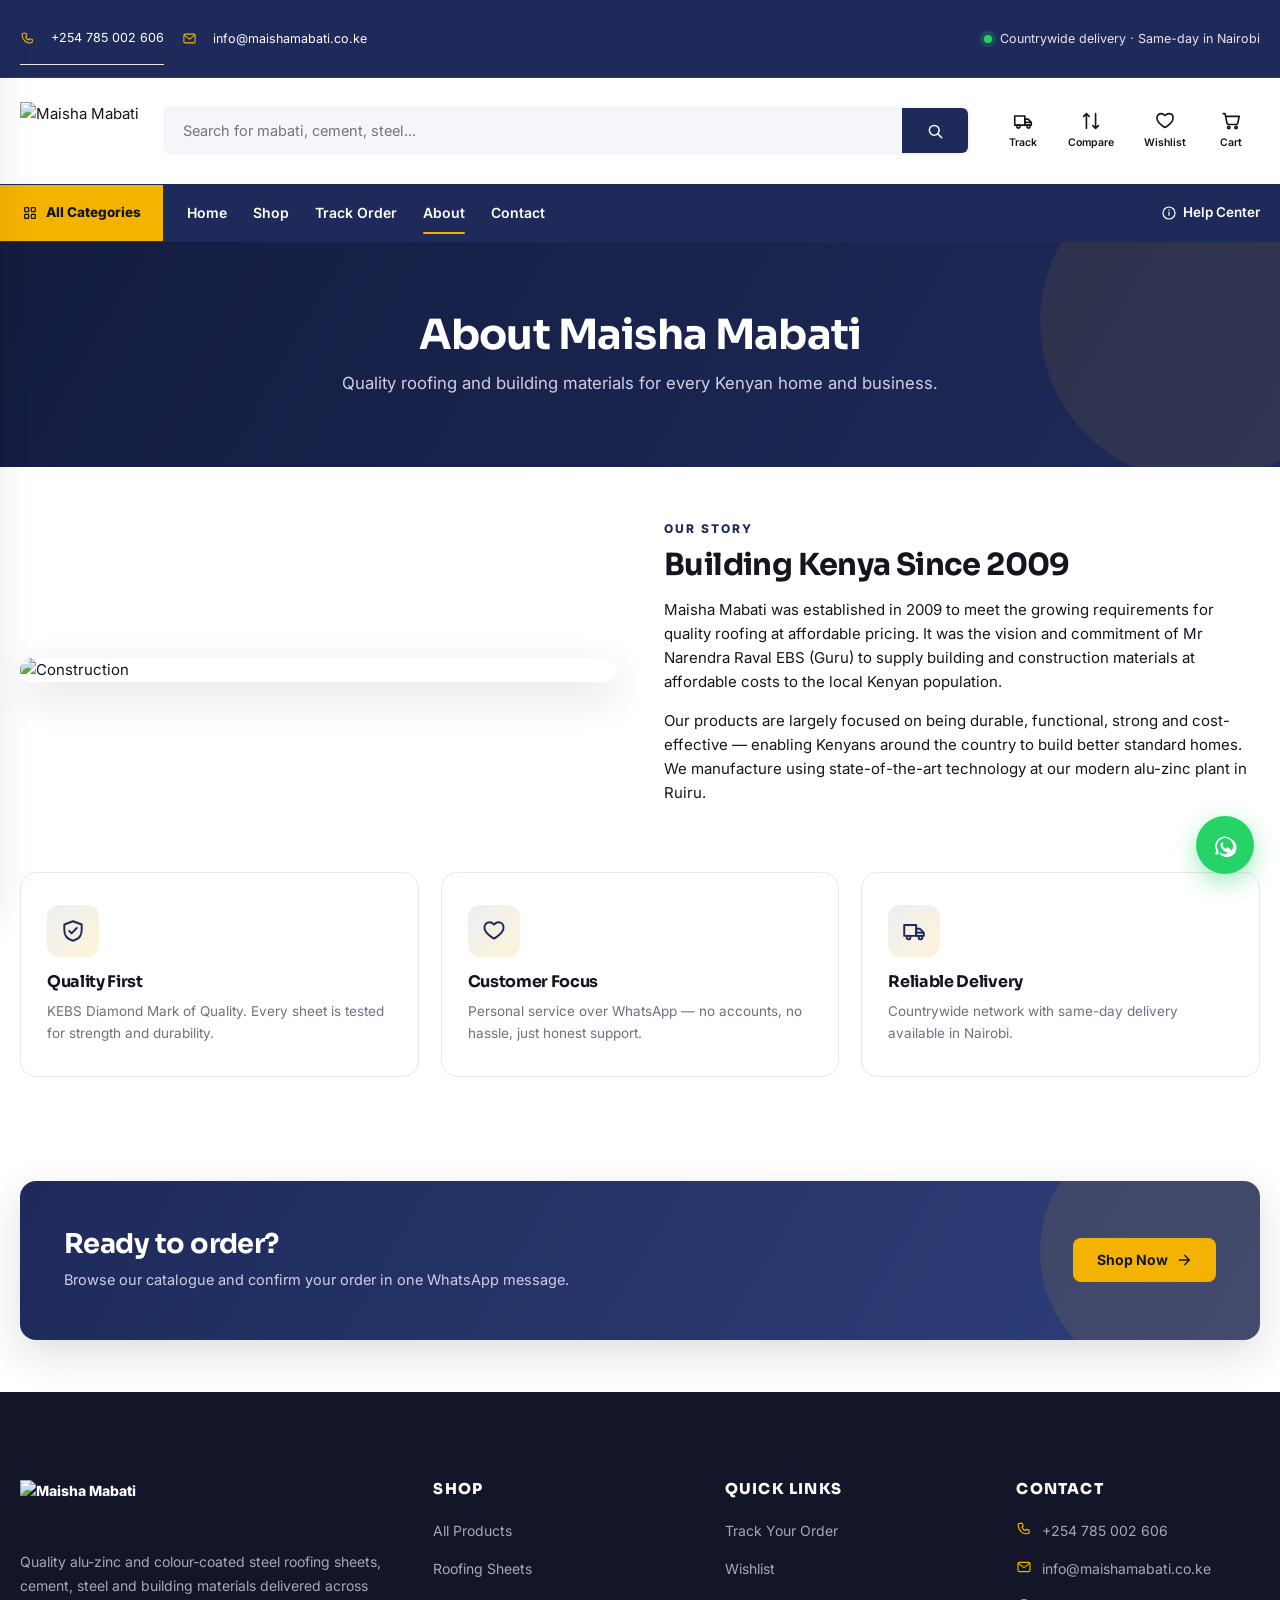
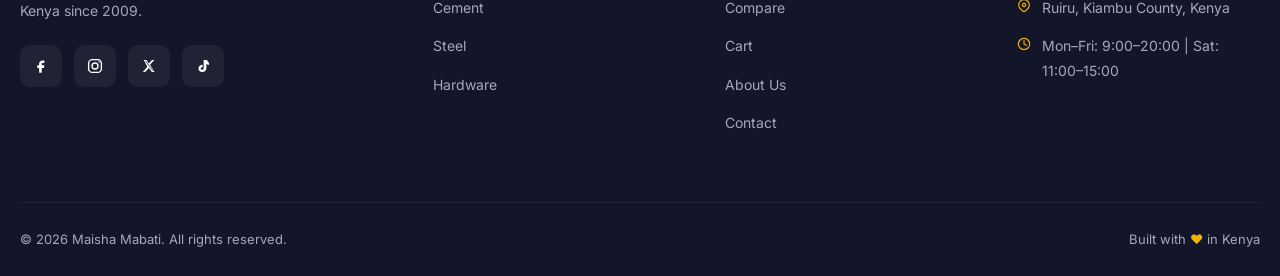
==== commit 64f0211e: "update website" ====
--- a/about.html
+++ b/about.html
@@ -64,9 +64,7 @@
 <script src="js/main.js"></script>
 <script>
 document.addEventListener('DOMContentLoaded', () => {
-  document.getElementById('header-slot').innerHTML = renderHeader('about');
-  document.getElementById('footer-slot').innerHTML = renderFooter();
-  initMobileMenu();
+  initHeaderAndFooter('about');
   document.querySelectorAll('[data-icon]').forEach(el => el.innerHTML = icon(el.dataset.icon, 26));
   document.querySelectorAll('[data-arrow]').forEach(el => el.innerHTML = icon('arrowR', 16));
   updateHeaderBadges();
--- a/css/style.css
+++ b/css/style.css
@@ -1,8 +1,11 @@
 /* =========================================================
    MAISHA MABATI — PREMIUM STYLESHEET
    ========================================================= */
+@import url('https://fonts.googleapis.com/css2?family=Inter:wght@400;500;600;700;800&family=Sora:wght@400;500;600;700;800&display=swap');
 
 :root {
+  --font-body: 'Inter', -apple-system, BlinkMacSystemFont, "Segoe UI", Roboto, "Helvetica Neue", Arial, sans-serif;
+  --font-head: 'Sora', 'Inter', -apple-system, BlinkMacSystemFont, "Segoe UI", Roboto, sans-serif;
   --primary: #1e2a5a;
   --primary-dark: #141c40;
   --primary-light: #2f3f7a;
@@ -32,7 +35,7 @@
 html { scroll-behavior: smooth; -webkit-text-size-adjust: 100%; }
 body {
   margin: 0;
-  font-family: -apple-system, BlinkMacSystemFont, "Segoe UI", Roboto, "Helvetica Neue", Arial, sans-serif;
+  font-family: var(--font-body);
   font-size: 15px;
   line-height: 1.6;
   color: var(--text);
@@ -46,7 +49,7 @@
 ul { list-style: none; margin: 0; padding: 0; }
 button { font-family: inherit; cursor: pointer; border: none; background: none; color: inherit; }
 svg { display: block; }
-h1, h2, h3, h4 { margin: 0 0 .5em; line-height: 1.2; color: var(--text); font-weight: 800; letter-spacing: -0.02em; }
+h1, h2, h3, h4 { margin: 0 0 .5em; line-height: 1.15; color: var(--text); font-weight: 700; letter-spacing: -0.02em; font-family: var(--font-head); }
 h1 { font-size: 2.4rem; }
 h2 { font-size: 1.9rem; }
 h3 { font-size: 1.25rem; }
@@ -85,13 +88,7 @@
 .btn:disabled { opacity: .5; cursor: not-allowed; }
 
 /* ---------- HEADER ---------- */
-.site-header {
-  background: #fff;
-  position: sticky;
-  top: 0;
-  z-index: 900;
-  box-shadow: 0 1px 0 rgba(20,22,31,.06);
-}
+.site-header { background: #fff; }
 .topbar {
   background: var(--primary);
   color: #e6e6f0;
@@ -102,8 +99,8 @@
   display: flex;
   justify-content: space-between;
   align-items: center;
-  padding-top: 9px;
-  padding-bottom: 9px;
+  padding-top: 12px;
+  padding-bottom: 12px;
   flex-wrap: wrap;
   gap: 10px;
 }
@@ -125,15 +122,28 @@
   50% { box-shadow: 0 0 0 8px rgba(37,211,102,.08); }
 }
 
+.header-sticky-wrap {
+  position: sticky;
+  top: 0;
+  z-index: 950;
+  background: #fff;
+  transition: box-shadow .25s ease;
+}
+.header-sticky-wrap.is-stuck {
+  box-shadow: 0 4px 20px rgba(20,22,31,.1);
+}
 .header-main {
   display: flex;
   align-items: center;
-  gap: 22px;
-  padding: 16px 0;
+  gap: 24px;
+  padding: 22px 0;
   flex-wrap: wrap;
-}
+  transition: padding .25s ease;
+}
+.header-sticky-wrap.is-stuck .header-main { padding: 13px 0; }
 .brand { display: flex; align-items: center; gap: 10px; flex-shrink: 0; }
-.brand img { height: 52px; width: auto; }
+.brand img { height: 58px; width: auto; transition: height .25s ease; }
+.header-sticky-wrap.is-stuck .brand img { height: 44px; }
 
 .search-bar {
   flex: 1;
@@ -151,15 +161,15 @@
   border: none;
   background: transparent;
   outline: none;
-  padding: 12px 16px;
-  font-size: 14px;
+  padding: 14px 18px;
+  font-size: 14.5px;
   font-family: inherit;
 }
 .search-bar button {
   background: var(--primary);
   color: #fff;
   border: none;
-  padding: 0 22px;
+  padding: 0 24px;
   display: flex; align-items: center; justify-content: center;
   transition: var(--transition);
 }
@@ -171,13 +181,13 @@
   display: flex;
   flex-direction: column;
   align-items: center;
-  padding: 8px 12px;
+  padding: 10px 14px;
   border-radius: 8px;
   color: var(--text);
   font-size: 11px;
   font-weight: 600;
   transition: var(--transition);
-  min-width: 54px;
+  min-width: 58px;
 }
 .icon-btn:hover { background: #f5f6fa; color: var(--primary); }
 .icon-btn.active { color: var(--primary); background: #f5f6fa; }
@@ -211,7 +221,7 @@
 .all-cats {
   background: var(--accent);
   color: #14161f;
-  padding: 14px 20px;
+  padding: 17px 22px;
   font-weight: 800;
   font-size: 13.5px;
   display: inline-flex;
@@ -230,7 +240,7 @@
 }
 .main-nav ul a {
   color: #fff;
-  padding: 15px 0;
+  padding: 18px 0;
   display: block;
   position: relative;
 }
@@ -248,7 +258,7 @@
   color: #fff;
   font-size: 13.5px;
   font-weight: 600;
-  padding: 15px 0;
+  padding: 18px 0;
   display: flex;
   align-items: center;
   gap: 6px;
@@ -367,7 +377,7 @@
 /* ---------- ICON FEATURES ---------- */
 .icon-features {
   background: #fff;
-  padding: 40px 0;
+  padding: 30px 0;
   border-bottom: 1px solid var(--border);
 }
 .icon-features .container {
@@ -392,9 +402,9 @@
 .icon-feat p { font-size: 13.5px; color: var(--muted); margin: 0; line-height: 1.65; }
 
 /* ---------- SECTIONS ---------- */
-.section { padding: 70px 0; }
+.section { padding: 52px 0; }
 .section-gray { background: var(--bg); }
-.section-head { text-align: center; margin-bottom: 44px; }
+.section-head { text-align: center; margin-bottom: 32px; }
 .section-head .eyebrow {
   color: var(--primary);
   font-size: 12px;
@@ -503,6 +513,24 @@
 .tag-sale { background: var(--red); color: #fff; }
 .tag-new { background: var(--accent); color: #14161f; }
 .tag-out { background: #444; color: #fff; }
+.tag-hot { background: #14161f; color: var(--accent); }
+
+.product-urgency {
+  font-size: 11px;
+  font-weight: 700;
+  color: var(--red);
+  display: flex;
+  align-items: center;
+  gap: 4px;
+}
+.product-urgency::before {
+  content: "";
+  width: 6px; height: 6px;
+  border-radius: 50%;
+  background: var(--red);
+  flex-shrink: 0;
+  animation: pulse 1.6s infinite;
+}
 
 .product-quick-actions {
   position: absolute;
@@ -685,7 +713,7 @@
 }
 
 /* ---------- WHY US ---------- */
-.why-section { padding: 70px 0; background: #fff; }
+.why-section { padding: 52px 0; background: #fff; }
 .why-grid { display: grid; grid-template-columns: 1fr 1.1fr; gap: 56px; align-items: center; }
 .why-img img { border-radius: var(--radius-lg); box-shadow: var(--shadow-lg); }
 .why-heading {
@@ -712,7 +740,7 @@
 }
 
 /* ---------- PROMO ---------- */
-.promo-grid { display: grid; grid-template-columns: 1fr 1fr; gap: 20px; padding: 70px 0; }
+.promo-grid { display: grid; grid-template-columns: 1fr 1fr; gap: 20px; padding: 52px 0; }
 .promo-card {
   position: relative;
   color: #fff;
@@ -750,7 +778,7 @@
 .promo-card p { font-size: 14px; margin: 0 0 20px; opacity: .92; line-height: 1.6; }
 
 /* ---------- TESTIMONIALS ---------- */
-.testimonials { display: grid; grid-template-columns: repeat(3, 1fr); gap: 22px; }
+.testimonials { display: grid; grid-template-columns: repeat(4, 1fr); gap: 22px; }
 .testimonial {
   background: #fff;
   border-radius: var(--radius-lg);
@@ -781,7 +809,10 @@
   display: flex; align-items: center; justify-content: center;
   font-weight: 800;
   font-size: 15px;
-}
+  overflow: hidden;
+  flex-shrink: 0;
+}
+.testimonial .avatar img { width: 100%; height: 100%; object-fit: cover; }
 .testimonial .name { font-weight: 700; font-size: 14px; }
 .testimonial .role { font-size: 12px; color: var(--muted); }
 
@@ -834,7 +865,7 @@
   align-items: center;
   gap: 32px;
   flex-wrap: wrap;
-  margin: 70px 0;
+  margin: 52px 0;
   position: relative;
   overflow: hidden;
   box-shadow: var(--shadow-lg);
@@ -860,7 +891,7 @@
   padding: 22px;
   height: fit-content;
   position: sticky;
-  top: 150px;
+  top: 92px;
   box-shadow: var(--shadow-xs);
 }
 .filter-group { margin-bottom: 26px; }
@@ -918,14 +949,49 @@
 /* ---------- PRODUCT DETAIL ---------- */
 .product-detail { display: grid; grid-template-columns: 1.1fr 1fr; gap: 48px; padding: 44px 0; }
 .gallery-main {
+  position: relative;
   background: #fff;
   border-radius: var(--radius-lg);
   overflow: hidden;
   border: 1px solid var(--border);
   aspect-ratio: 1/1;
 }
-.gallery-main img { width: 100%; height: 100%; object-fit: cover; }
-.gallery-thumbs { display: grid; grid-template-columns: repeat(5, 1fr); gap: 10px; margin-top: 14px; }
+.gallery-main .g-slide {
+  position: absolute;
+  inset: 0;
+  width: 100%;
+  height: 100%;
+  object-fit: cover;
+  opacity: 0;
+  transform: scale(1.06);
+  transition: opacity 1s ease, transform 4.5s ease;
+  z-index: 1;
+}
+.gallery-main .g-slide.active {
+  opacity: 1;
+  transform: scale(1);
+  z-index: 2;
+}
+.gallery-dots {
+  position: absolute;
+  bottom: 14px;
+  left: 50%;
+  transform: translateX(-50%);
+  display: flex;
+  gap: 7px;
+  z-index: 3;
+}
+.gallery-dots .g-dot {
+  width: 7px;
+  height: 7px;
+  border-radius: 50%;
+  background: rgba(255,255,255,.6);
+  box-shadow: 0 1px 4px rgba(0,0,0,.35);
+  transition: var(--transition);
+  padding: 0;
+}
+.gallery-dots .g-dot.active { background: var(--accent); width: 22px; border-radius: 4px; }
+.gallery-thumbs { display: grid; grid-template-columns: repeat(auto-fill, minmax(72px, 1fr)); gap: 10px; margin-top: 14px; }
 .gallery-thumbs img {
   aspect-ratio: 1/1;
   object-fit: cover;
@@ -1057,7 +1123,7 @@
   padding: 26px;
   height: fit-content;
   position: sticky;
-  top: 150px;
+  top: 92px;
   box-shadow: var(--shadow-sm);
 }
 .cart-summary h3 { margin-bottom: 20px; }
@@ -1124,9 +1190,9 @@
 .remove-col:hover { transform: scale(1.2); }
 
 /* ---------- ABOUT / CONTACT ---------- */
-.about-grid { display: grid; grid-template-columns: 1fr 1fr; gap: 48px; align-items: center; padding: 70px 0; }
+.about-grid { display: grid; grid-template-columns: 1fr 1fr; gap: 48px; align-items: center; padding: 52px 0; }
 .about-grid img { border-radius: var(--radius-lg); box-shadow: var(--shadow-lg); }
-.values-grid { display: grid; grid-template-columns: repeat(3, 1fr); gap: 22px; padding: 0 0 70px; }
+.values-grid { display: grid; grid-template-columns: repeat(3, 1fr); gap: 22px; padding: 0 0 52px; }
 .value-card {
   background: #fff;
   padding: 32px 26px;
@@ -1146,7 +1212,7 @@
 .value-card h3 { font-size: 16px; }
 .value-card p { color: var(--muted); font-size: 13.5px; margin: 0; line-height: 1.65; }
 
-.contact-grid { display: grid; grid-template-columns: 1fr 1.2fr; gap: 44px; padding: 70px 0; }
+.contact-grid { display: grid; grid-template-columns: 1fr 1.2fr; gap: 44px; padding: 52px 0; }
 .contact-info-card {
   background: #fff;
   border-radius: var(--radius-lg);
@@ -1202,24 +1268,24 @@
 .form-group input:focus, .form-group textarea:focus { border-color: var(--primary); box-shadow: 0 0 0 3px rgba(30,42,90,.08); }
 
 /* ---------- FOOTER ---------- */
-.site-footer { background: var(--dark-bg); color: #a7a8b8; font-size: 13.5px; padding: 70px 0 0; }
-.footer-grid { display: grid; grid-template-columns: 1.4fr 1fr 1fr 1fr; gap: 40px; padding-bottom: 44px; }
+.site-footer { background: var(--dark-bg); color: #a7a8b8; font-size: 14px; padding: 88px 0 0; }
+.footer-grid { display: grid; grid-template-columns: 1.5fr 1fr 1fr 1fr; gap: 48px; padding-bottom: 52px; }
 .footer-grid h4 {
   color: #fff;
-  font-size: 14px;
-  margin-bottom: 20px;
+  font-size: 15px;
+  margin-bottom: 22px;
   text-transform: uppercase;
   letter-spacing: 1.2px;
   font-weight: 800;
 }
-.footer-grid p, .footer-grid li { margin-bottom: 12px; line-height: 1.7; }
+.footer-grid p, .footer-grid li { margin-bottom: 14px; line-height: 1.75; }
 .footer-grid a { color: #a7a8b8; }
 .footer-grid a:hover { color: var(--accent); }
-.footer-brand { display: flex; align-items: center; gap: 10px; color: #fff; font-weight: 800; margin-bottom: 18px; }
-.footer-brand img { height: 42px; width: auto; }
-.socials { display: flex; gap: 10px; margin-top: 20px; }
+.footer-brand { display: flex; align-items: center; gap: 10px; color: #fff; font-weight: 800; margin-bottom: 20px; }
+.footer-brand img { height: 50px; width: auto; }
+.socials { display: flex; gap: 12px; margin-top: 22px; }
 .socials a {
-  width: 38px; height: 38px;
+  width: 42px; height: 42px;
   border-radius: 10px;
   background: rgba(255,255,255,.06);
   display: flex; align-items: center; justify-content: center;
@@ -1233,12 +1299,12 @@
 
 .footer-bottom {
   border-top: 1px solid rgba(255,255,255,.07);
-  padding: 22px 0;
+  padding: 26px 0;
   display: flex;
   justify-content: space-between;
   flex-wrap: wrap;
   gap: 12px;
-  font-size: 12.5px;
+  font-size: 13px;
 }
 
 /* ---------- FLOATING WHATSAPP ---------- */
@@ -1349,10 +1415,113 @@
 .toast svg { color: var(--green); }
 .toast.show { transform: translateX(-50%) translateY(0); opacity: 1; }
 
+/* ---------- TRUST STATS ---------- */
+.stats-strip {
+  background: var(--primary-dark);
+  color: #fff;
+  padding: 40px 0;
+}
+.stats-grid { display: grid; grid-template-columns: repeat(4, 1fr); gap: 20px; text-align: center; }
+.stat-item .num {
+  font-family: var(--font-head);
+  font-size: 2.2rem;
+  font-weight: 800;
+  color: var(--accent);
+  letter-spacing: -1px;
+  line-height: 1;
+  margin-bottom: 6px;
+}
+.stat-item .label { font-size: 13px; color: #cfd0e2; font-weight: 600; letter-spacing: .3px; }
+
+/* ---------- ORDER TRACKING ---------- */
+.track-form {
+  background: #fff;
+  border-radius: var(--radius-lg);
+  border: 1px solid var(--border);
+  padding: 32px;
+  box-shadow: var(--shadow-sm);
+  max-width: 640px;
+  margin: -60px auto 50px;
+  position: relative;
+  z-index: 3;
+}
+.track-form h3 { margin-bottom: 6px; }
+.track-form > p { color: var(--muted); font-size: 13.5px; margin: 0 0 20px; }
+.track-form-row { display: flex; gap: 12px; flex-wrap: wrap; }
+.track-form-row .form-group { flex: 1; min-width: 200px; margin-bottom: 0; }
+.track-form .btn { margin-top: 18px; }
+
+.track-result { max-width: 720px; margin: 0 auto 60px; }
+.track-summary {
+  background: #fff;
+  border: 1px solid var(--border);
+  border-radius: var(--radius-lg);
+  padding: 24px 28px;
+  margin-bottom: 26px;
+  display: flex;
+  justify-content: space-between;
+  flex-wrap: wrap;
+  gap: 16px;
+  box-shadow: var(--shadow-xs);
+}
+.track-summary h4 { margin: 0 0 4px; }
+.track-summary .muted { color: var(--muted); font-size: 13px; }
+.track-status-pill {
+  display: inline-flex;
+  align-items: center;
+  gap: 6px;
+  padding: 8px 16px;
+  border-radius: 20px;
+  background: rgba(37,211,102,.12);
+  color: var(--green-dark);
+  font-weight: 800;
+  font-size: 13px;
+  height: fit-content;
+}
+
+.timeline { position: relative; padding-left: 40px; }
+.timeline::before {
+  content: "";
+  position: absolute;
+  left: 15px; top: 6px; bottom: 6px;
+  width: 2px;
+  background: var(--border);
+}
+.timeline-step { position: relative; padding-bottom: 34px; }
+.timeline-step:last-child { padding-bottom: 0; }
+.timeline-step .dot {
+  position: absolute;
+  left: -40px; top: 0;
+  width: 32px; height: 32px;
+  border-radius: 50%;
+  background: #fff;
+  border: 2px solid var(--border);
+  color: var(--muted);
+  display: flex; align-items: center; justify-content: center;
+  z-index: 2;
+}
+.timeline-step.done .dot { background: var(--green); border-color: var(--green); color: #fff; }
+.timeline-step.current .dot { background: var(--accent); border-color: var(--accent); color: #14161f; box-shadow: 0 0 0 5px rgba(245,179,1,.2); }
+.timeline-step h4 { margin: 0 0 4px; font-size: 15px; }
+.timeline-step p { margin: 0; color: var(--muted); font-size: 13px; }
+.timeline-step .when { font-size: 12px; color: var(--muted); margin-top: 4px; display: block; }
+
+@media (max-width: 767px) {
+  .stats-grid { grid-template-columns: repeat(2, 1fr); gap: 26px; }
+  .track-form { margin: -40px 16px 40px; padding: 22px; }
+}
+
 /* ---------- RESPONSIVE ---------- */
-@media (max-width: 1100px) {
+@media (max-width: 1200px) {
   .product-grid { grid-template-columns: repeat(4, 1fr); }
+  .cats-grid { grid-template-columns: repeat(4, 1fr); }
+}
+@media (max-width: 900px) {
+  .product-grid { grid-template-columns: repeat(3, 1fr); }
   .cats-grid { grid-template-columns: repeat(3, 1fr); }
+  .header-icons .icon-btn .label { display: none; }
+  .icon-btn { min-width: 46px; padding: 8px 10px; }
+  .header-main { gap: 14px; }
 }
 @media (max-width: 1024px) {
   .shop-layout { grid-template-columns: 1fr; }
@@ -1379,11 +1548,11 @@
   .section-head h2 { font-size: 1.5rem; }
   .topbar .container { justify-content: center; text-align: center; font-size: 11.5px; gap: 6px; }
   .delivery-message { display: none; }
-  .header-main { gap: 10px; padding: 12px 0; }
-  .brand img { height: 40px; }
+  .header-main { gap: 10px; padding: 14px 0; }
+  .brand img { height: 44px; }
   .search-bar { min-width: 100%; order: 3; }
   .header-icons .icon-btn .label { display: none; }
-  .icon-btn { min-width: 44px; padding: 6px 8px; }
+  .icon-btn { min-width: 46px; padding: 7px 8px; }
   .menu-toggle { display: block; }
   .main-nav ul { display: none; }
   .all-cats { margin-left: 0; font-size: 12px; padding: 12px 14px; }
@@ -1415,7 +1584,14 @@
   body { padding-bottom: 66px; }
   .page-hero { padding: 50px 0; }
   .page-hero h1 { font-size: 1.8rem; }
+  .hero-cta { flex-direction: column; align-items: stretch; }
+  .hero-cta .btn { width: 100%; }
+  .detail-actions { display: grid; grid-template-columns: 1fr 1fr; }
+  .detail-actions .btn { width: 100%; padding: 13px 10px; }
+  .option-list { gap: 6px; }
+  .option-btn { padding: 8px 12px; font-size: 12.5px; }
 }
 @media (max-width: 420px) {
   .product-grid { grid-template-columns: 1fr 1fr; }
+  .detail-actions { grid-template-columns: 1fr; }
 }
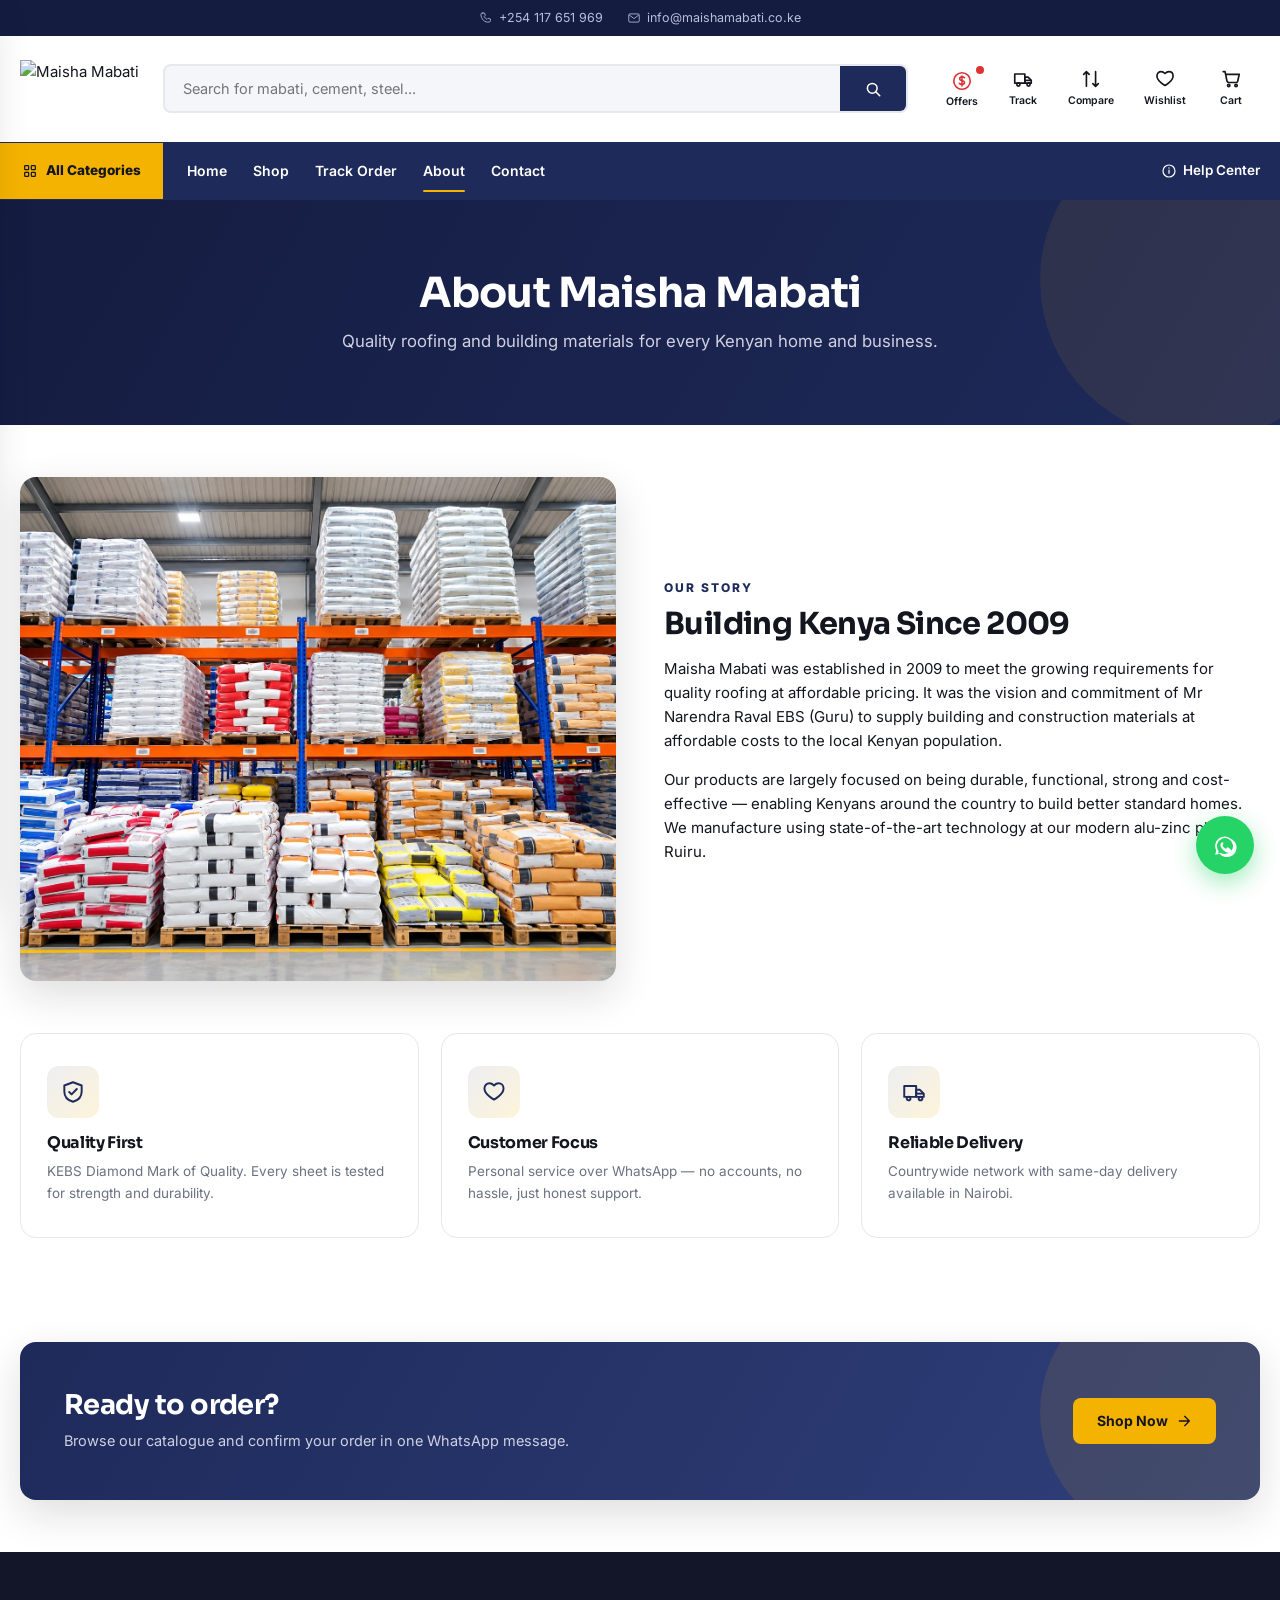
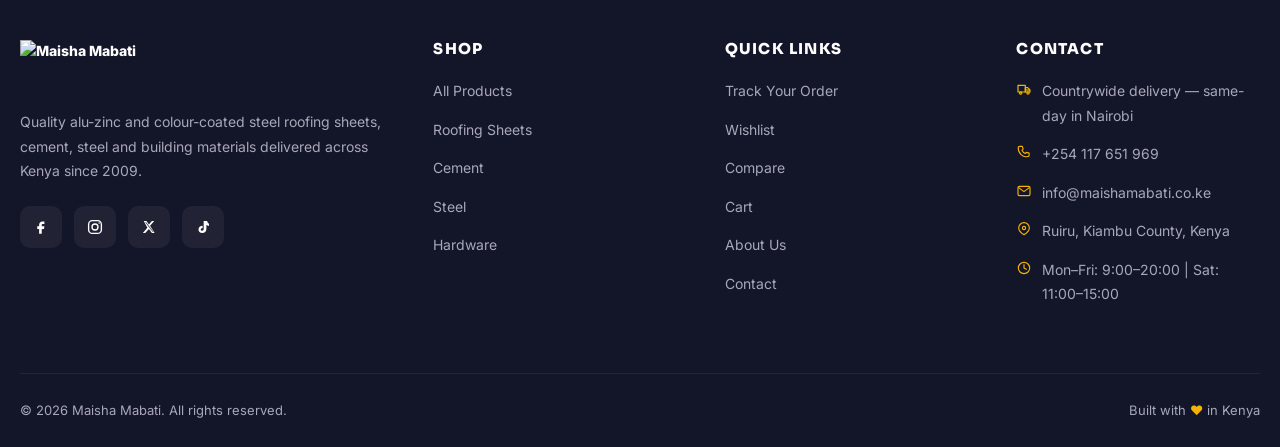
==== commit 026373d8: "update website" ====
--- a/about.html
+++ b/about.html
@@ -20,7 +20,7 @@
 
 <section class="container">
   <div class="about-grid">
-    <img src="https://images.unsplash.com/photo-1503387762-592deb58ef4e?w=900&q=85" alt="Construction" loading="lazy">
+    <img src="images/cement-store.webp" alt="Maisha Mabati cement store" loading="lazy">
     <div>
       <div class="eyebrow" style="color:var(--primary);font-weight:800;letter-spacing:2px;font-size:12px;text-transform:uppercase;margin-bottom:10px;">Our Story</div>
       <h2>Building Kenya Since 2009</h2>
--- a/css/style.css
+++ b/css/style.css
@@ -33,6 +33,10 @@
 
 *, *::before, *::after { box-sizing: border-box; }
 html { scroll-behavior: smooth; -webkit-text-size-adjust: 100%; }
+:focus-visible { outline: 2px solid var(--accent); outline-offset: 2px; border-radius: 4px; }
+@media (prefers-reduced-motion: reduce) {
+  *, *::before, *::after { animation-duration: .001ms !important; animation-iteration-count: 1 !important; transition-duration: .001ms !important; scroll-behavior: auto !important; }
+}
 body {
   margin: 0;
   font-family: var(--font-body);
@@ -71,6 +75,7 @@
   transition: var(--transition);
   white-space: nowrap;
   line-height: 1;
+  min-height: 46px;
 }
 .btn svg { width: 16px; height: 16px; }
 .btn-primary { background: var(--primary); color: #fff; }
@@ -83,54 +88,46 @@
 .btn-outline:hover { background: var(--primary); color: #fff; }
 .btn-ghost { background: #fff; border-color: var(--border); color: var(--text); }
 .btn-ghost:hover { border-color: var(--primary); color: var(--primary); }
-.btn-sm { padding: 8px 14px; font-size: 13px; }
+.btn-ghost.active { border-color: var(--red); color: var(--red); background: rgba(221,51,51,.06); }
+.btn-sm { padding: 8px 14px; font-size: 13px; min-height: 38px; }
 .btn-block { width: 100%; }
 .btn:disabled { opacity: .5; cursor: not-allowed; }
+.btn:active:not(:disabled) { transform: translateY(0) scale(.97); }
 
 /* ---------- HEADER ---------- */
-.site-header { background: #fff; }
-.topbar {
-  background: var(--primary);
-  color: #e6e6f0;
-  font-size: 12.5px;
-  border-bottom: 1px solid rgba(255,255,255,.08);
-}
+.site-header { background: #fff; position: relative; z-index: 951; }
+
+.topbar { background: var(--primary-dark); color: #b9bedb; font-size: 12.5px; }
 .topbar .container {
   display: flex;
-  justify-content: space-between;
-  align-items: center;
-  padding-top: 12px;
-  padding-bottom: 12px;
   flex-wrap: wrap;
-  gap: 10px;
-}
-.contact-links { display: flex; gap: 18px; flex-wrap: wrap; align-items: center; }
-.contact-item { display: flex; align-items: center; gap: 6px; }
-.contact-item svg { color: var(--accent); }
-.topbar a { color: #fff; }
-.topbar a:hover { color: var(--accent); }
-.delivery-message { display: flex; align-items: center; gap: 8px; }
-.delivery-dot {
-  width: 8px; height: 8px;
-  border-radius: 50%;
-  background: var(--green);
-  box-shadow: 0 0 0 4px rgba(37,211,102,.2);
-  animation: pulse 2s infinite;
-}
-@keyframes pulse {
-  0%, 100% { box-shadow: 0 0 0 4px rgba(37,211,102,.2); }
-  50% { box-shadow: 0 0 0 8px rgba(37,211,102,.08); }
-}
-
+  align-items: center;
+  justify-content: center;
+  gap: 6px 24px;
+  padding: 8px 20px;
+  overflow: hidden;
+}
+.topbar a {
+  display: inline-flex;
+  align-items: center;
+  gap: 6px;
+  color: inherit;
+  min-width: 0;
+}
+.topbar a:hover { color: #fff; }
+.topbar svg { flex-shrink: 0; opacity: .85; }
 .header-sticky-wrap {
   position: sticky;
   top: 0;
   z-index: 950;
   background: #fff;
-  transition: box-shadow .25s ease;
+  transition: transform .3s ease, box-shadow .25s ease;
 }
 .header-sticky-wrap.is-stuck {
   box-shadow: 0 4px 20px rgba(20,22,31,.1);
+}
+.header-sticky-wrap.header-hidden {
+    transform: translateY(-100%);
 }
 .header-main {
   display: flex;
@@ -150,7 +147,7 @@
   min-width: 240px;
   display: flex;
   background: #f5f6fa;
-  border: 2px solid transparent;
+  border: 2px solid var(--border);
   border-radius: 8px;
   overflow: hidden;
   transition: var(--transition);
@@ -211,6 +208,98 @@
   box-shadow: 0 2px 6px rgba(0,0,0,.15);
 }
 
+/* ---------- TOP OFFERS DROPDOWN ---------- */
+.offers-wrap { position: relative; }
+.offers-trigger { position: relative; }
+.offers-trigger .icon { color: var(--red); }
+.offers-trigger::after {
+  content: "";
+  position: absolute;
+  top: 6px; right: 8px;
+  width: 8px; height: 8px;
+  border-radius: 50%;
+  background: var(--red);
+  box-shadow: 0 0 0 2px #fff;
+}
+.offers-dropdown {
+  position: absolute;
+  top: calc(100% + 14px);
+  right: 0;
+  width: 340px;
+  max-width: 90vw;
+  background: #fff;
+  border-radius: var(--radius-lg);
+  box-shadow: var(--shadow-lg);
+  border: 1px solid var(--border);
+  opacity: 0;
+  visibility: hidden;
+  transform: translateY(8px);
+  transition: opacity .2s ease, transform .2s ease, visibility .2s;
+  z-index: 960;
+  overflow: hidden;
+}
+.offers-wrap.open .offers-dropdown { opacity: 1; visibility: visible; transform: translateY(0); }
+.offers-dropdown-head {
+  background: linear-gradient(120deg, var(--primary-dark), var(--primary));
+  color: #fff;
+  padding: 16px 18px;
+  display: flex;
+  flex-direction: column;
+  gap: 4px;
+}
+.offers-dropdown-head strong { display: flex; align-items: center; gap: 6px; font-size: 14px; color: var(--accent); }
+.offers-dropdown-head span { font-size: 12px; color: #d8d9e6; }
+.offers-dropdown-list { max-height: 340px; overflow-y: auto; padding: 6px; }
+.offer-item {
+  display: flex;
+  align-items: center;
+  gap: 12px;
+  padding: 10px;
+  border-radius: 10px;
+  transition: var(--transition);
+}
+.offer-item:hover { background: var(--bg); }
+.offer-item img { width: 52px; height: 52px; border-radius: 8px; object-fit: cover; flex-shrink: 0; }
+.offer-item-info { flex: 1; min-width: 0; display: flex; flex-direction: column; gap: 3px; }
+.offer-item-name {
+  font-size: 12.5px;
+  font-weight: 700;
+  color: var(--text);
+  white-space: nowrap;
+  overflow: hidden;
+  text-overflow: ellipsis;
+}
+.offer-item-price { display: flex; align-items: baseline; gap: 6px; font-size: 12.5px; }
+.offer-item-price ins { color: var(--red); font-weight: 800; text-decoration: none; }
+.offer-item-price del { color: var(--muted); font-size: 11px; }
+.offer-item-badge {
+  flex-shrink: 0;
+  background: rgba(221,51,51,.1);
+  color: var(--red);
+  font-weight: 800;
+  font-size: 11px;
+  padding: 4px 8px;
+  border-radius: 6px;
+}
+.offers-dropdown-footer {
+  display: flex;
+  align-items: center;
+  justify-content: center;
+  gap: 6px;
+  padding: 13px;
+  font-size: 13px;
+  font-weight: 700;
+  color: var(--primary);
+  background: var(--bg);
+  border-top: 1px solid var(--border);
+}
+.offers-dropdown-footer:hover { color: var(--primary-dark); background: #eef0f8; }
+.offers-empty { padding: 24px 18px; text-align: center; color: var(--muted); font-size: 13.5px; }
+@media (max-width: 480px) {
+  .offers-dropdown { position: fixed; top: auto; bottom: 0; left: 0; right: 0; width: 100%; max-width: 100%; border-radius: 18px 18px 0 0; }
+  .offers-wrap.open .offers-dropdown { transform: translateY(0); }
+}
+
 .main-nav { background: var(--primary); color: #fff; }
 .main-nav .container {
   display: flex;
@@ -273,7 +362,7 @@
 /* ---------- HERO SLIDER ---------- */
 .hero-slider {
   position: relative;
-  height: 520px;
+  height: clamp(460px, 78vh, 620px);
   overflow: hidden;
   background: #111;
   color: #fff;
@@ -293,7 +382,8 @@
   content: "";
   position: absolute;
   inset: 0;
-  background: linear-gradient(90deg, rgba(10,12,30,.9) 0%, rgba(10,12,30,.55) 45%, rgba(10,12,30,.1) 100%);
+  background: linear-gradient(90deg, rgba(9,11,28,.92) 0%, rgba(9,11,28,.62) 48%, rgba(9,11,28,.18) 100%),
+              linear-gradient(0deg, rgba(9,11,28,.35), rgba(9,11,28,0) 45%);
 }
 .hero-content {
   position: relative;
@@ -323,23 +413,25 @@
 }
 .hero-content h1 {
   color: #fff;
-  font-size: 3rem;
-  line-height: 1.1;
-  margin-bottom: 16px;
-  letter-spacing: -1.5px;
+  font-size: clamp(1.9rem, 5.4vw, 3rem);
+  line-height: 1.12;
+  margin-bottom: 14px;
+  letter-spacing: -1px;
+  text-wrap: balance;
 }
 .hero-content p {
   color: #d8d9e6;
-  font-size: 1.05rem;
-  margin-bottom: 28px;
+  font-size: clamp(.92rem, 2.4vw, 1.05rem);
+  margin-bottom: 26px;
   max-width: 520px;
   line-height: 1.6;
 }
 .hero-cta { display: flex; gap: 12px; flex-wrap: wrap; }
 .hero-dots {
   position: absolute;
-  bottom: 22px;
-  right: 26px;
+  bottom: 20px;
+  left: 50%;
+  transform: translateX(-50%);
   z-index: 3;
   display: flex;
   gap: 8px;
@@ -479,7 +571,7 @@
 
 .product-card {
   background: #fff;
-  border-radius: var(--radius);
+  border-radius: var(--radius-lg);
   overflow: hidden;
   border: 1px solid var(--border);
   display: flex;
@@ -492,6 +584,8 @@
   border-color: transparent;
   transform: translateY(-4px);
 }
+.product-card img { animation: imgFadeIn .4s ease both; }
+@keyframes imgFadeIn { from { opacity: 0; } to { opacity: 1; } }
 .product-thumb {
   position: relative;
   aspect-ratio: 1/1;
@@ -544,6 +638,9 @@
   z-index: 2;
 }
 .product-card:hover .product-quick-actions { opacity: 1; transform: translateX(0); }
+@media (hover: none) {
+  .product-quick-actions { opacity: 1; transform: none; }
+}
 .quick-btn {
   width: 34px; height: 34px;
   border-radius: 50%;
@@ -605,7 +702,7 @@
 }
 .product-stock.out { color: var(--red); }
 .product-actions { display: flex; gap: 6px; margin-top: auto; padding-top: 10px; }
-.product-actions .btn { flex: 1; padding: 9px 6px; font-size: 12px; font-weight: 700; }
+.product-actions .btn { flex: 1; padding: 9px 6px; font-size: 12px; font-weight: 700; min-height: 40px; }
 .product-actions .btn svg { width: 14px; height: 14px; }
 
 /* ---------- GRID HEADER ---------- */
@@ -884,6 +981,9 @@
 
 /* ---------- SHOP ---------- */
 .shop-layout { display: grid; grid-template-columns: 280px 1fr; gap: 32px; padding: 44px 0; }
+.filters-overlay { display: none; }
+.filters-toggle { display: none; }
+.filters-drawer-head, .filters-drawer-foot { display: none; }
 .filters {
   background: #fff;
   border-radius: var(--radius-lg);
@@ -1160,6 +1260,12 @@
 .empty-state p { color: var(--muted); margin-bottom: 22px; }
 
 /* ---------- COMPARE ---------- */
+.compare-scroll {
+  overflow-x: auto;
+  -webkit-overflow-scrolling: touch;
+  margin: 32px 0;
+  border-radius: var(--radius-lg);
+}
 .compare-table {
   width: 100%;
   border-collapse: collapse;
@@ -1167,7 +1273,7 @@
   border-radius: var(--radius-lg);
   overflow: hidden;
   border: 1px solid var(--border);
-  margin: 32px 0;
+  margin: 0;
 }
 .compare-table th, .compare-table td {
   padding: 16px 18px;
@@ -1175,7 +1281,16 @@
   text-align: left;
   font-size: 13.5px;
   vertical-align: top;
-}
+  min-width: 160px;
+}
+.compare-table th:first-child, .compare-table td:first-child {
+  min-width: 110px;
+  position: sticky;
+  left: 0;
+  background: #fff;
+  z-index: 1;
+}
+.compare-table th:first-child { background: var(--bg); }
 .compare-table th { background: var(--bg); font-weight: 700; }
 .compare-table img { width: 120px; height: 120px; object-fit: cover; border-radius: 8px; }
 .remove-col {
@@ -1355,6 +1470,18 @@
   transition: var(--transition);
 }
 .mobile-menu a:hover { color: var(--primary); padding-left: 6px; }
+.mobile-menu-info { margin-top: 20px; padding-top: 16px; border-top: 1px solid var(--border); }
+.mobile-menu-info p {
+  display: flex;
+  align-items: flex-start;
+  gap: 8px;
+  font-size: 12.5px;
+  color: var(--muted);
+  line-height: 1.5;
+  margin: 0 0 10px;
+}
+.mobile-menu-info p:last-child { margin-bottom: 0; }
+.mobile-menu-info svg { flex-shrink: 0; margin-top: 2px; color: var(--primary); }
 .overlay {
   position: fixed;
   inset: 0;
@@ -1513,19 +1640,80 @@
 
 /* ---------- RESPONSIVE ---------- */
 @media (max-width: 1200px) {
-  .product-grid { grid-template-columns: repeat(4, 1fr); }
+  .product-grid, .product-grid.cols-3, .product-grid.cols-4 { grid-template-columns: repeat(4, 1fr); }
   .cats-grid { grid-template-columns: repeat(4, 1fr); }
 }
 @media (max-width: 900px) {
-  .product-grid { grid-template-columns: repeat(3, 1fr); }
+  .product-grid, .product-grid.cols-3, .product-grid.cols-4 { grid-template-columns: repeat(3, 1fr); }
   .cats-grid { grid-template-columns: repeat(3, 1fr); }
   .header-icons .icon-btn .label { display: none; }
   .icon-btn { min-width: 46px; padding: 8px 10px; }
   .header-main { gap: 14px; }
 }
+@media (max-width: 560px) {
+  .topbar .topbar-email { display: none; }
+}
 @media (max-width: 1024px) {
   .shop-layout { grid-template-columns: 1fr; }
-  .filters { position: static; }
+  .filters-toggle { display: inline-flex; }
+  .filters {
+    position: fixed;
+    top: 0;
+    left: -100%;
+    width: min(320px, 86vw);
+    height: 100dvh;
+    z-index: 1150;
+    border-radius: 0;
+    border: none;
+    overflow-y: auto;
+    transition: left .35s cubic-bezier(.4,0,.2,1);
+    box-shadow: var(--shadow-lg);
+    display: flex;
+    flex-direction: column;
+  }
+  .filters.open { left: 0; }
+  .filters-drawer-head {
+    display: flex;
+    align-items: center;
+    justify-content: space-between;
+    margin: -22px -22px 18px;
+    padding: 18px 22px;
+    border-bottom: 1px solid var(--border);
+    position: sticky;
+    top: 0;
+    background: #fff;
+    z-index: 2;
+  }
+  .filters-drawer-head h3 { margin: 0; font-size: 15px; text-transform: uppercase; letter-spacing: 1px; color: var(--primary); }
+  .filters-close {
+    width: 34px; height: 34px;
+    display: flex; align-items: center; justify-content: center;
+    border-radius: 50%;
+    color: var(--muted);
+  }
+  .filters-close:hover { background: var(--bg); color: var(--text); }
+  .filters-drawer-foot {
+    display: block;
+    position: sticky;
+    bottom: 0;
+    background: #fff;
+    padding: 16px 0 2px;
+    margin-top: auto;
+    border-top: 1px solid var(--border);
+  }
+  .filters-overlay {
+    display: block;
+    position: fixed;
+    inset: 0;
+    background: rgba(10,12,26,.55);
+    z-index: 1140;
+    opacity: 0;
+    visibility: hidden;
+    transition: var(--transition);
+    backdrop-filter: blur(2px);
+  }
+  .filters-overlay.show { opacity: 1; visibility: visible; }
+
   .product-detail { grid-template-columns: 1fr; }
   .cart-layout { grid-template-columns: 1fr; }
   .cart-summary { position: static; }
@@ -1537,61 +1725,92 @@
   .story { grid-template-columns: 1fr; }
   .why-grid { grid-template-columns: 1fr; }
   .promo-grid { grid-template-columns: 1fr; }
-  .icon-features .container { grid-template-columns: 1fr; gap: 20px; }
+  .icon-features .container { grid-template-columns: 1fr; gap: 14px; }
+  .icon-feat {
+    background: #fff;
+    border: 1px solid var(--border);
+    border-radius: var(--radius);
+    padding: 16px;
+  }
 }
 @media (max-width: 767px) {
   h1 { font-size: 1.7rem; }
-  .hero-slider { height: 440px; }
-  .hero-content h1 { font-size: 2rem; letter-spacing: -1px; }
-  .hero-content p { font-size: .95rem; }
-  .section { padding: 46px 0; }
-  .section-head h2 { font-size: 1.5rem; }
-  .topbar .container { justify-content: center; text-align: center; font-size: 11.5px; gap: 6px; }
-  .delivery-message { display: none; }
-  .header-main { gap: 10px; padding: 14px 0; }
-  .brand img { height: 44px; }
-  .search-bar { min-width: 100%; order: 3; }
+  .section { padding: 40px 0; }
+  .section-head { margin-bottom: 24px; }
+  .section-head h2 { font-size: 1.4rem; }
+  .section-head .eyebrow { font-size: 11px; letter-spacing: 2px; }
+
+  /* ---- Top bar: keep it to one quiet line ---- */
+  .topbar .container { justify-content: center; text-align: center; font-size: 11.5px; gap: 6px 16px; padding: 6px 20px; }
+
+  /* ---- Header: trim to the essentials so the hero shows up fast ---- */
+  .header-main { gap: 10px; padding: 12px 0; }
+  .brand img { height: 38px; }
+  .header-sticky-wrap.is-stuck .brand img { height: 34px; }
+  .header-sticky-wrap.is-stuck .header-main { padding: 10px 0; }
+  .search-bar { min-width: 100%; order: 3; margin-top: 2px; }
+  .search-bar input { padding: 12px 16px; font-size: 14px; }
   .header-icons .icon-btn .label { display: none; }
-  .icon-btn { min-width: 46px; padding: 7px 8px; }
-  .menu-toggle { display: block; }
-  .main-nav ul { display: none; }
-  .all-cats { margin-left: 0; font-size: 12px; padding: 12px 14px; }
-  .nav-help { margin-left: 0; font-size: 12px; padding: 12px 0; }
-  .product-grid { grid-template-columns: repeat(2, 1fr); gap: 12px; }
+  .icon-btn { min-width: 42px; min-height: 42px; padding: 8px; margin-left: 2px; }
+  .header-icons { gap: 0; margin-left: auto; }
+  /* Track / Compare / Wishlist stay reachable from the ☰ menu and bottom bar — no need to repeat them up top */
+  .header-icons a[href="track-order.html"],
+  .header-icons a[href="compare.html"],
+  .header-icons a[href="wishlist.html"] { display: none; }
+  .menu-toggle { display: flex; }
+  .main-nav { display: none; }
+
+  /* ---- Hero: compact, legible, no dead space before the CTA ---- */
+  .hero-slider { height: clamp(420px, 88vh, 560px); }
+  .hero-content { padding: 26px 0; }
+  .hero-tag { font-size: 11px; padding: 5px 12px; margin-bottom: 14px; }
+  .hero-cta { flex-direction: column; align-items: stretch; gap: 10px; }
+  .hero-cta .btn { width: 100%; }
+  .hero-dots { bottom: 16px; }
+
+  .product-grid, .product-grid.cols-3, .product-grid.cols-4 { grid-template-columns: repeat(2, 1fr); gap: 12px; }
+  .shop-toolbar { padding: 12px 14px; gap: 10px; }
+  .shop-toolbar .results { width: 100%; order: -1; text-align: center; }
+  .filters-toggle, .shop-toolbar select { flex: 1; min-width: 0; }
   .product-title { font-size: 12.5px; min-height: 34px; }
-  .product-actions .btn { font-size: 11px; padding: 8px 3px; }
+  .product-body { padding: 12px; gap: 5px; }
+  .product-actions .btn { font-size: 11px; padding: 9px 3px; min-height: 38px; }
   .product-actions .btn span { display: none; }
-  .cats-grid { grid-template-columns: repeat(2, 1fr); }
+  .quick-btn { width: 32px; height: 32px; }
+  .cats-grid { grid-template-columns: repeat(2, 1fr); gap: 12px; }
   .testimonials { grid-template-columns: 1fr; }
   .values-grid { grid-template-columns: 1fr; }
   .footer-grid { grid-template-columns: 1fr; gap: 26px; }
+  .site-footer { padding-top: 48px; }
   .cart-item { grid-template-columns: 76px 1fr; gap: 12px; padding: 14px; }
   .cart-item img { width: 76px; height: 76px; }
   .cart-item .qty-selector { grid-column: span 2; }
   .cart-item-remove { grid-column: span 2; text-align: left; }
-  .cta-banner { padding: 32px 24px; text-align: center; justify-content: center; }
-  .cta-banner h2 { font-size: 1.3rem; }
+  .cta-banner { padding: 28px 22px; text-align: center; justify-content: center; }
+  .cta-banner h2 { font-size: 1.25rem; }
+  .newsletter { padding: 44px 0; }
   .newsletter .container { flex-direction: column; text-align: center; }
   .newsletter input { min-width: 100%; }
   .newsletter form { width: 100%; }
   .compare-table { font-size: 12px; }
-  .compare-table th, .compare-table td { padding: 10px; }
-  .wa-float { bottom: 76px; right: 16px; width: 54px; height: 54px; }
+  .compare-table th, .compare-table td { padding: 10px; min-width: 130px; }
+  .compare-table th:first-child, .compare-table td:first-child { min-width: 90px; }
+  .compare-table img { width: 80px; height: 80px; }
+  .wa-float { bottom: 76px; right: 16px; width: 52px; height: 52px; }
   .detail-price { font-size: 1.6rem; }
-  .grid-header { flex-direction: column; align-items: flex-start; }
-  .coupon { flex-direction: column; text-align: center; padding: 26px 22px; }
+  .grid-header { flex-direction: column; align-items: flex-start; gap: 12px; }
+  .coupon { flex-direction: column; text-align: center; padding: 24px 20px; gap: 14px; }
   .mobile-bottom { display: block; }
   body { padding-bottom: 66px; }
-  .page-hero { padding: 50px 0; }
-  .page-hero h1 { font-size: 1.8rem; }
-  .hero-cta { flex-direction: column; align-items: stretch; }
-  .hero-cta .btn { width: 100%; }
+  .page-hero { padding: 44px 0; }
+  .page-hero h1 { font-size: 1.7rem; }
   .detail-actions { display: grid; grid-template-columns: 1fr 1fr; }
   .detail-actions .btn { width: 100%; padding: 13px 10px; }
   .option-list { gap: 6px; }
   .option-btn { padding: 8px 12px; font-size: 12.5px; }
+  .btn { min-height: 44px; }
 }
 @media (max-width: 420px) {
-  .product-grid { grid-template-columns: 1fr 1fr; }
+  .product-grid, .product-grid.cols-3, .product-grid.cols-4 { grid-template-columns: 1fr 1fr; gap: 10px; }
   .detail-actions { grid-template-columns: 1fr; }
 }
